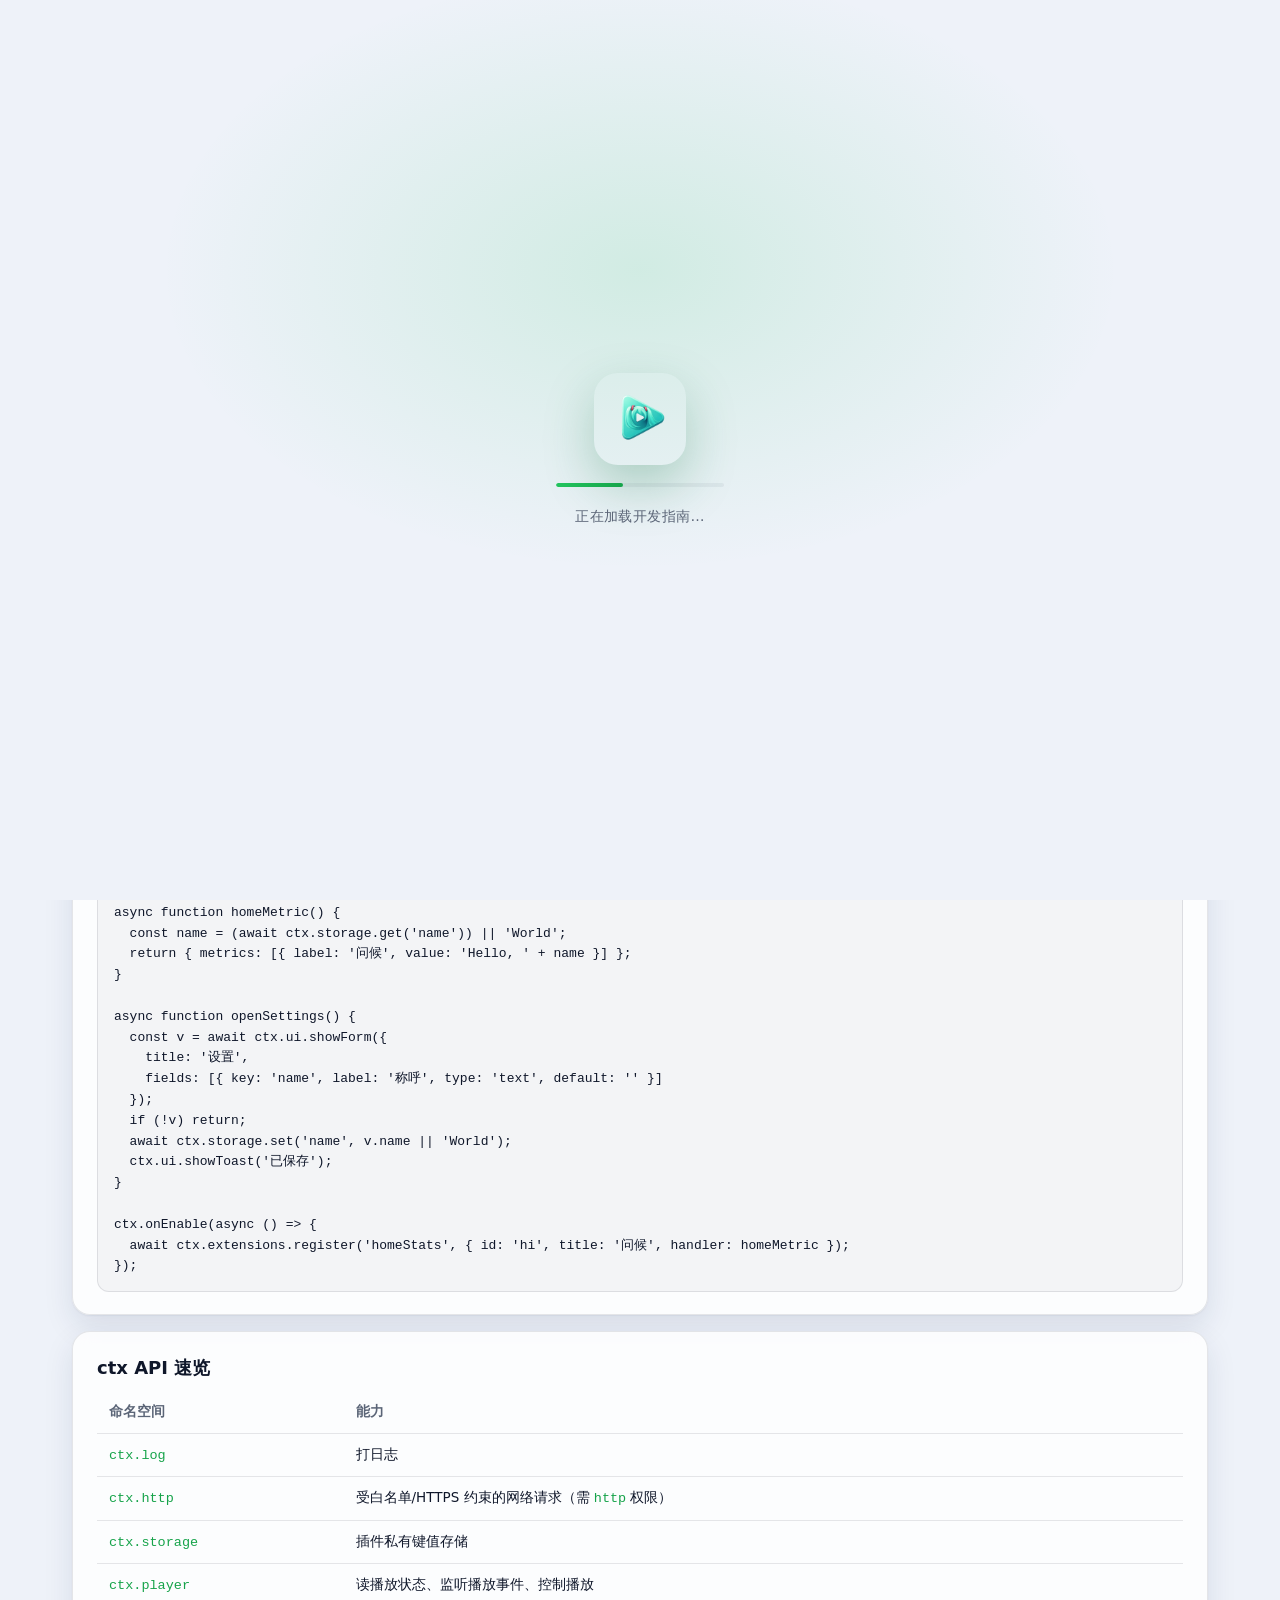
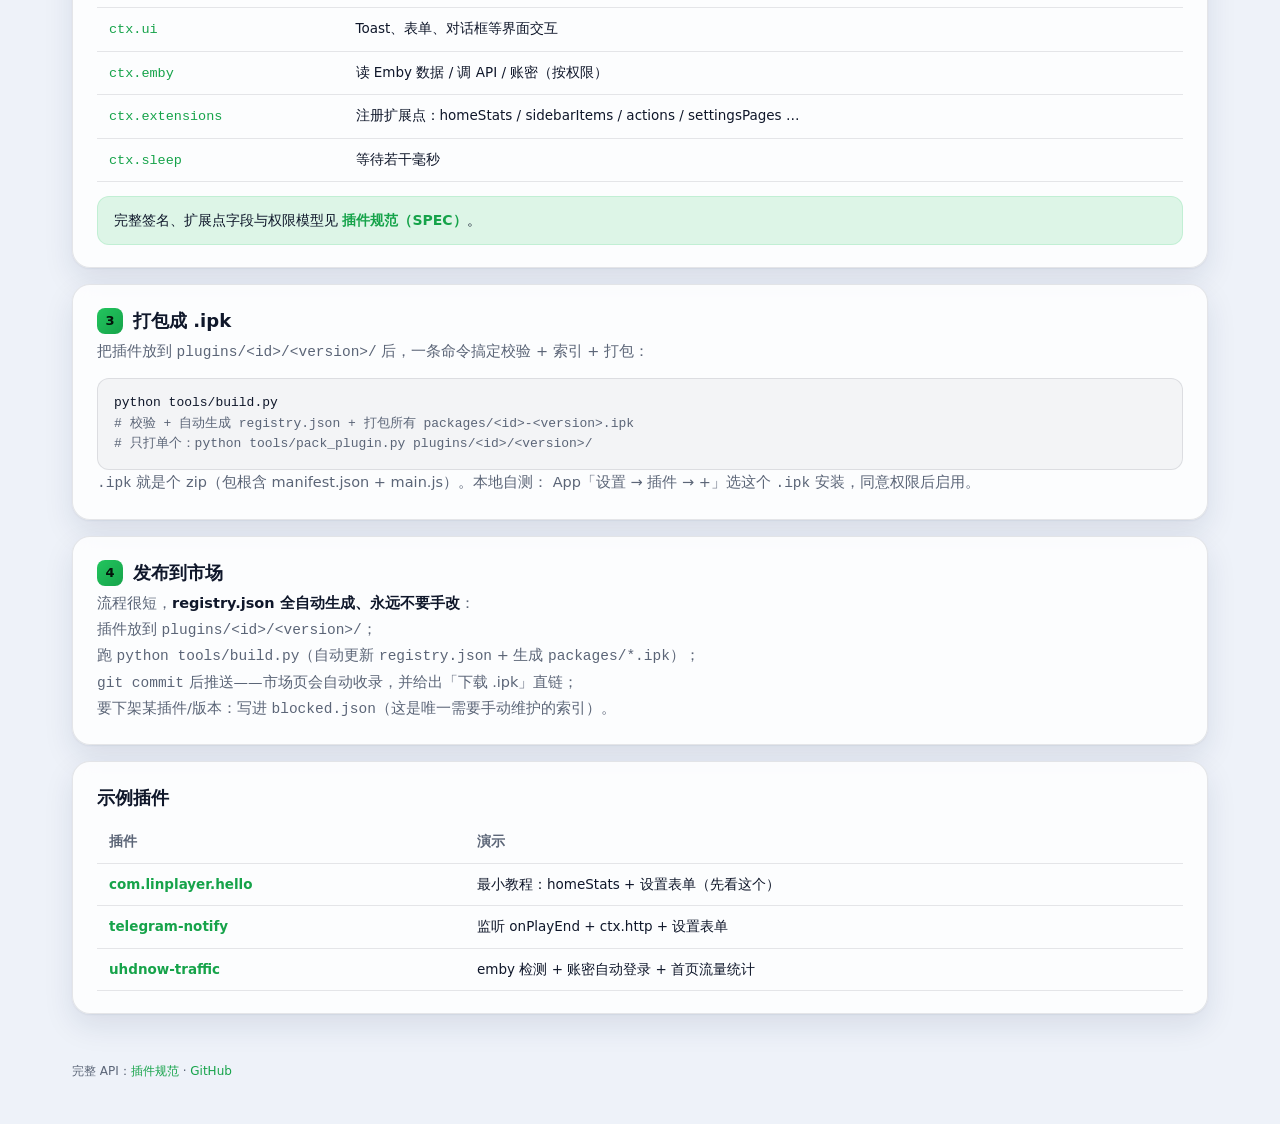
==== guide.html @ 00dfd220 "feat(market): 用 layui + Animate.css 重做市场页 + 开发指南页 - 自托管 layui 2.13.7 + Animate.css 4.1.1 到 assets/ve" ====
<!doctype html>
<html lang="zh-CN">
  <head>
    <meta charset="utf-8" />
    <meta name="viewport" content="width=device-width, initial-scale=1" />
    <meta name="color-scheme" content="light dark" />
    <title>开发指南 · Linplayer 插件</title>
    <link rel="icon" type="image/png" href="assets/icons/app_icon_transparent.png" />
    <link rel="stylesheet" href="assets/vendor/layui/css/layui.css" />
    <link rel="stylesheet" href="assets/vendor/animate/animate.min.css" />
    <link rel="stylesheet" href="assets/ui.css" />
  </head>
  <body>
    <div id="preloader">
      <img
        class="pl-logo animate__animated animate__pulse animate__infinite"
        src="assets/icons/app_icon_transparent.png"
        alt="Linplayer"
      />
      <div class="pl-bar"></div>
      <div class="pl-text">正在加载开发指南…</div>
    </div>

    <div id="app" class="is-hidden">
      <header class="topbar">
        <div class="topbar__inner">
          <div class="brand">
            <img class="brand__logo" src="assets/icons/app_icon_transparent.png" alt="" />
            <div>
              <div class="brand__title">插件开发指南</div>
              <div class="brand__sub">写两个文件，跑一条命令，发布到市场</div>
            </div>
          </div>
          <nav class="nav">
            <a href="index.html">插件市场</a>
            <a href="guide.html" class="is-active">开发指南</a>
            <a href="spec.html">插件规范</a>
            <a
              href="https://github.com/zzzwannasleep/LinplayerPluginsRepository"
              target="_blank"
              rel="noreferrer"
              >GitHub</a
            >
          </nav>
        </div>
      </header>

      <main class="wrap">
        <div class="doc">
          <section class="gcard">
            <h2>开始之前</h2>
            <p>
              一个插件就是跑在 App 内 <strong>QuickJS 沙箱</strong>里的一段 JavaScript，
              通过受权限控制的全局对象 <code>ctx</code> 与宿主交互（读播放状态、发 HTTP、存数据、
              挂 UI 扩展点等）。最少只需要两个文件：<strong>manifest.json</strong> +
              <strong>main.js</strong>。完整 API 见 <a href="spec.html">插件规范</a>。
            </p>
            <div class="callout">
              只想快速上手？直接抄
              <a href="plugins/com.linplayer.hello/1.0.0/" target="_blank" rel="noreferrer"
                >com.linplayer.hello</a
              >
              这个最小示例。
            </div>
          </section>

          <section class="gcard">
            <h2><span class="step">1</span> 写 manifest.json</h2>
            <p>
              声明插件身份、申请的<strong>权限</strong>和要挂载的<strong>扩展点</strong>。
              目录名必须等于 <code>id</code>/<code>version</code>。市场展示用的
              <code>tags</code>/<code>targets</code> 等也写在这里——manifest 是唯一元数据源。
              字段定义见 <code>schemas/manifest.schema.json</code>。
            </p>
            <pre>{
  "id": "com.example.hello",
  "version": "1.0.0",
  "name": "我的插件",
  "description": "干什么用的",
  "tags": ["demo"],
  "targets": ["pc", "mobile", "tv"],
  "permissions": ["ui", "storage", "extensions"],
  "extends": {
    "settingsPages": [{ "id": "settings", "title": "设置", "handler": "openSettings" }]
  }
}</pre>
          </section>

          <section class="gcard">
            <h2><span class="step">2</span> 写 main.js</h2>
            <p>
              顶层代码加载即运行。用 <code>ctx.onEnable</code> 注册扩展点、监听播放事件、
              读写存储。下面是一个在首页显示问候、并提供设置页改称呼的最小例子：
            </p>
            <pre>'use strict';

async function homeMetric() {
  const name = (await ctx.storage.get('name')) || 'World';
  return { metrics: [{ label: '问候', value: 'Hello, ' + name }] };
}

async function openSettings() {
  const v = await ctx.ui.showForm({
    title: '设置',
    fields: [{ key: 'name', label: '称呼', type: 'text', default: '' }]
  });
  if (!v) return;
  await ctx.storage.set('name', v.name || 'World');
  ctx.ui.showToast('已保存');
}

ctx.onEnable(async () => {
  await ctx.extensions.register('homeStats', { id: 'hi', title: '问候', handler: homeMetric });
});</pre>
          </section>

          <section class="gcard">
            <h2>ctx API 速览</h2>
            <table class="gtable">
              <tr><th>命名空间</th><th>能力</th></tr>
              <tr><td><code>ctx.log</code></td><td>打日志</td></tr>
              <tr><td><code>ctx.http</code></td><td>受白名单/HTTPS 约束的网络请求（需 <code>http</code> 权限）</td></tr>
              <tr><td><code>ctx.storage</code></td><td>插件私有键值存储</td></tr>
              <tr><td><code>ctx.player</code></td><td>读播放状态、监听播放事件、控制播放</td></tr>
              <tr><td><code>ctx.ui</code></td><td>Toast、表单、对话框等界面交互</td></tr>
              <tr><td><code>ctx.emby</code></td><td>读 Emby 数据 / 调 API / 账密（按权限）</td></tr>
              <tr><td><code>ctx.extensions</code></td><td>注册扩展点：homeStats / sidebarItems / actions / settingsPages …</td></tr>
              <tr><td><code>ctx.sleep</code></td><td>等待若干毫秒</td></tr>
            </table>
            <div class="callout">完整签名、扩展点字段与权限模型见 <a href="spec.html">插件规范（SPEC）</a>。</div>
          </section>

          <section class="gcard">
            <h2><span class="step">3</span> 打包成 .ipk</h2>
            <p>把插件放到 <code>plugins/&lt;id&gt;/&lt;version&gt;/</code> 后，一条命令搞定校验 + 索引 + 打包：</p>
            <pre>python tools/build.py
<span class="c"># 校验 + 自动生成 registry.json + 打包所有 packages/&lt;id&gt;-&lt;version&gt;.ipk
# 只打单个：python tools/pack_plugin.py plugins/&lt;id&gt;/&lt;version&gt;/</span></pre>
            <p>
              <code>.ipk</code> 就是个 zip（包根含 manifest.json + main.js）。本地自测：
              App「设置 → 插件 → +」选这个 <code>.ipk</code> 安装，同意权限后启用。
            </p>
          </section>

          <section class="gcard">
            <h2><span class="step">4</span> 发布到市场</h2>
            <p>流程很短，<strong>registry.json 全自动生成、永远不要手改</strong>：</p>
            <ol>
              <li>插件放到 <code>plugins/&lt;id&gt;/&lt;version&gt;/</code>；</li>
              <li>跑 <code>python tools/build.py</code>（自动更新 <code>registry.json</code> + 生成 <code>packages/*.ipk</code>）；</li>
              <li><code>git commit</code> 后推送——市场页会自动收录，并给出「下载 .ipk」直链；</li>
              <li>要下架某插件/版本：写进 <code>blocked.json</code>（这是唯一需要手动维护的索引）。</li>
            </ol>
          </section>

          <section class="gcard">
            <h2>示例插件</h2>
            <table class="gtable">
              <tr><th>插件</th><th>演示</th></tr>
              <tr><td><a href="plugins/com.linplayer.hello/1.0.0/" target="_blank" rel="noreferrer">com.linplayer.hello</a></td><td>最小教程：homeStats + 设置表单（先看这个）</td></tr>
              <tr><td><a href="plugins/com.linplayer.telegram-notify/1.0.0/" target="_blank" rel="noreferrer">telegram-notify</a></td><td>监听 onPlayEnd + ctx.http + 设置表单</td></tr>
              <tr><td><a href="plugins/com.linplayer.uhdnow-traffic/1.0.0/" target="_blank" rel="noreferrer">uhdnow-traffic</a></td><td>emby 检测 + 账密自动登录 + 首页流量统计</td></tr>
            </table>
          </section>

          <div class="foot">
            <p>
              完整 API：<a href="spec.html" style="color: var(--brand)">插件规范</a> ·
              <a href="https://github.com/zzzwannasleep/LinplayerPluginsRepository" target="_blank" rel="noreferrer" style="color: var(--brand)">GitHub</a>
            </p>
          </div>
        </div>
      </main>
    </div>

    <script type="module" src="assets/guide.js"></script>
  </body>
</html>
---- assets/vendor/layui/css/layui.css ----
blockquote,body,button,dd,div,dl,dt,form,h1,h2,h3,h4,h5,h6,input,li,ol,p,pre,td,textarea,th,ul{margin:0;padding:0;-webkit-tap-highlight-color:rgba(0,0,0,0)}a:active,a:hover{outline:0}img{display:inline-block;border:none;vertical-align:middle}li{list-style:none}table{border-collapse:collapse;border-spacing:0}h1,h2,h3,h4,h5,h6{font-weight:700}h5,h6{font-size:100%}button,input,select,textarea{font-size:100%}button,input,optgroup,option,select,textarea{font-family:inherit;font-size:inherit;font-style:inherit;font-weight:inherit;outline:0}pre{white-space:pre-wrap;word-wrap:break-word}body{line-height:1.6;color:rgba(0,0,0,.85);font-size:14px;font-family:-apple-system,Roboto,'PingFang SC','Helvetica Neue',Arial,sans-serif,'Apple Color Emoji','Segoe UI Emoji','Segoe UI Symbol','Noto Color Emoji'}hr{height:0;line-height:0;margin:10px 0;padding:0;border:none;border-bottom:1px solid #eee;clear:both;overflow:hidden;background:0 0}a{color:#333;text-decoration:none}a cite{font-style:normal}.layui-border-box,.layui-border-box *{box-sizing:border-box}.layui-box,.layui-box *{box-sizing:content-box}.layui-clear{clear:both}.layui-clear:after{content:'\20';clear:both;display:block;height:0}.layui-clear-space{word-spacing:-5px}.layui-inline{position:relative;display:inline-block;vertical-align:middle}.layui-edge{position:relative;display:inline-block;vertical-align:middle;width:0;height:0;border-width:6px;border-style:dashed;border-color:transparent;overflow:hidden}.layui-edge-top{top:-4px;border-bottom-color:#999;border-bottom-style:solid}.layui-edge-right{border-left-color:#999;border-left-style:solid}.layui-edge-bottom{top:2px;border-top-color:#999;border-top-style:solid}.layui-edge-left{border-right-color:#999;border-right-style:solid}.layui-elip,.layui-ellip{text-overflow:ellipsis;overflow:hidden;white-space:nowrap}.layui-disabled,.layui-icon,.layui-unselect{-webkit-user-select:none;-moz-user-select:none;-ms-user-select:none;user-select:none}.layui-disabled,.layui-disabled:hover{color:#d2d2d2!important;cursor:not-allowed!important}.layui-circle{border-radius:100%}.layui-show{display:block!important}.layui-hide{display:none!important}.layui-show-v{visibility:visible!important}.layui-hide-v{visibility:hidden!important}@font-face{font-family:layui-icon;src:url(../font/iconfont.eot?v=293);src:url(../font/iconfont.eot?v=293#iefix) format('embedded-opentype'),url(../font/iconfont.woff2?v=293) format('woff2'),url(../font/iconfont.woff?v=293) format('woff'),url(../font/iconfont.ttf?v=293) format('truetype'),url(../font/iconfont.svg?v=293#layui-icon) format('svg')}.layui-icon{font-family:layui-icon!important;font-size:16px;font-style:normal;-webkit-font-smoothing:antialiased;-moz-osx-font-smoothing:grayscale}.layui-icon-sound:before{content:'\e69d'}.layui-icon-bot:before{content:'\e7d6'}.layui-icon-leaf:before{content:'\e701'}.layui-icon-folder:before{content:'\eabe'}.layui-icon-folder-open:before{content:'\eac1'}.layui-icon-gitee:before{content:'\e69b'}.layui-icon-github:before{content:'\e6a7'}.layui-icon-disabled:before{content:'\e6cc'}.layui-icon-moon:before{content:'\e6c2'}.layui-icon-error:before{content:'\e693'}.layui-icon-success:before{content:'\e697'}.layui-icon-question:before{content:'\e699'}.layui-icon-lock:before{content:'\e69a'}.layui-icon-eye:before{content:'\e695'}.layui-icon-eye-invisible:before{content:'\e696'}.layui-icon-backspace:before{content:'\e694'}.layui-icon-tips-fill:before{content:'\eb2e'}.layui-icon-test:before{content:'\e692'}.layui-icon-clear:before{content:'\e788'}.layui-icon-heart-fill:before{content:'\e68f'}.layui-icon-light:before{content:'\e748'}.layui-icon-music:before{content:'\e690'}.layui-icon-time:before{content:'\e68d'}.layui-icon-ie:before{content:'\e7bb'}.layui-icon-firefox:before{content:'\e686'}.layui-icon-at:before{content:'\e687'}.layui-icon-bluetooth:before{content:'\e689'}.layui-icon-chrome:before{content:'\e68a'}.layui-icon-edge:before{content:'\e68b'}.layui-icon-heart:before{content:'\e68c'}.layui-icon-key:before{content:'\e683'}.layui-icon-android:before{content:'\e684'}.layui-icon-mike:before{content:'\e6dc'}.layui-icon-mute:before{content:'\e685'}.layui-icon-gift:before{content:'\e627'}.layui-icon-windows:before{content:'\e67f'}.layui-icon-ios:before{content:'\e680'}.layui-icon-logout:before{content:'\e682'}.layui-icon-wifi:before{content:'\e7e0'}.layui-icon-rss:before{content:'\e808'}.layui-icon-email:before{content:'\e618'}.layui-icon-reduce-circle:before{content:'\e616'}.layui-icon-transfer:before{content:'\e691'}.layui-icon-service:before{content:'\e626'}.layui-icon-addition:before{content:'\e624'}.layui-icon-subtraction:before{content:'\e67e'}.layui-icon-slider:before{content:'\e714'}.layui-icon-print:before{content:'\e66d'}.layui-icon-export:before{content:'\e67d'}.layui-icon-cols:before{content:'\e610'}.layui-icon-screen-full:before{content:'\e622'}.layui-icon-screen-restore:before{content:'\e758'}.layui-icon-rate-half:before{content:'\e6c9'}.layui-icon-rate-solid:before{content:'\e67a'}.layui-icon-rate:before{content:'\e67b'}.layui-icon-cellphone:before{content:'\e678'}.layui-icon-vercode:before{content:'\e679'}.layui-icon-login-weibo:before{content:'\e675'}.layui-icon-login-qq:before{content:'\e676'}.layui-icon-login-wechat:before{content:'\e677'}.layui-icon-username:before{content:'\e66f'}.layui-icon-password:before{content:'\e673'}.layui-icon-refresh-3:before{content:'\e9aa'}.layui-icon-auz:before{content:'\e672'}.layui-icon-shrink-right:before{content:'\e668'}.layui-icon-spread-left:before{content:'\e66b'}.layui-icon-snowflake:before{content:'\e6b1'}.layui-icon-tips:before{content:'\e702'}.layui-icon-note:before{content:'\e66e'}.layui-icon-senior:before{content:'\e674'}.layui-icon-refresh-1:before{content:'\e666'}.layui-icon-refresh:before{content:'\e669'}.layui-icon-flag:before{content:'\e66c'}.layui-icon-theme:before{content:'\e66a'}.layui-icon-notice:before{content:'\e667'}.layui-icon-console:before{content:'\e665'}.layui-icon-website:before{content:'\e7ae'}.layui-icon-face-surprised:before{content:'\e664'}.layui-icon-set:before{content:'\e716'}.layui-icon-template:before{content:'\e663'}.layui-icon-app:before{content:'\e653'}.layui-icon-template-1:before{content:'\e656'}.layui-icon-home:before{content:'\e68e'}.layui-icon-female:before{content:'\e661'}.layui-icon-male:before{content:'\e662'}.layui-icon-tread:before{content:'\e6c5'}.layui-icon-praise:before{content:'\e6c6'}.layui-icon-rmb:before{content:'\e65e'}.layui-icon-more:before{content:'\e65f'}.layui-icon-camera:before{content:'\e660'}.layui-icon-cart-simple:before{content:'\e698'}.layui-icon-face-cry:before{content:'\e69c'}.layui-icon-face-smile:before{content:'\e6af'}.layui-icon-survey:before{content:'\e6b2'}.layui-icon-read:before{content:'\e705'}.layui-icon-location:before{content:'\e715'}.layui-icon-dollar:before{content:'\e659'}.layui-icon-diamond:before{content:'\e735'}.layui-icon-return:before{content:'\e65c'}.layui-icon-camera-fill:before{content:'\e65d'}.layui-icon-fire:before{content:'\e756'}.layui-icon-more-vertical:before{content:'\e671'}.layui-icon-cart:before{content:'\e657'}.layui-icon-star-fill:before{content:'\e658'}.layui-icon-prev:before{content:'\e65a'}.layui-icon-next:before{content:'\e65b'}.layui-icon-upload:before{content:'\e67c'}.layui-icon-upload-drag:before{content:'\e681'}.layui-icon-user:before{content:'\e770'}.layui-icon-file-b:before{content:'\e655'}.layui-icon-component:before{content:'\e857'}.layui-icon-find-fill:before{content:'\e670'}.layui-icon-loading:before{content:'\e63d'}.layui-icon-loading-1:before{content:'\e63e'}.layui-icon-add-1:before{content:'\e654'}.layui-icon-pause:before{content:'\e651'}.layui-icon-play:before{content:'\e652'}.layui-icon-video:before{content:'\e6ed'}.layui-icon-headset:before{content:'\e6fc'}.layui-icon-voice:before{content:'\e688'}.layui-icon-speaker:before{content:'\e645'}.layui-icon-fonts-del:before{content:'\e64f'}.layui-icon-fonts-html:before{content:'\e64b'}.layui-icon-fonts-code:before{content:'\e64e'}.layui-icon-fonts-strong:before{content:'\e62b'}.layui-icon-unlink:before{content:'\e64d'}.layui-icon-picture:before{content:'\e64a'}.layui-icon-link:before{content:'\e64c'}.layui-icon-face-smile-b:before{content:'\e650'}.layui-icon-align-center:before{content:'\e647'}.layui-icon-align-right:before{content:'\e648'}.layui-icon-align-left:before{content:'\e649'}.layui-icon-fonts-u:before{content:'\e646'}.layui-icon-fonts-i:before{content:'\e644'}.layui-icon-tabs:before{content:'\e62a'}.layui-icon-circle:before{content:'\e63f'}.layui-icon-radio:before{content:'\e643'}.layui-icon-share:before{content:'\e641'}.layui-icon-edit:before{content:'\e642'}.layui-icon-delete:before{content:'\e640'}.layui-icon-engine:before{content:'\e628'}.layui-icon-chart-screen:before{content:'\e629'}.layui-icon-chart:before{content:'\e62c'}.layui-icon-table:before{content:'\e62d'}.layui-icon-tree:before{content:'\e62e'}.layui-icon-upload-circle:before{content:'\e62f'}.layui-icon-templeate-1:before{content:'\e630'}.layui-icon-util:before{content:'\e631'}.layui-icon-layouts:before{content:'\e632'}.layui-icon-prev-circle:before{content:'\e633'}.layui-icon-carousel:before{content:'\e634'}.layui-icon-code-circle:before{content:'\e635'}.layui-icon-water:before{content:'\e636'}.layui-icon-date:before{content:'\e637'}.layui-icon-layer:before{content:'\e638'}.layui-icon-fonts-clear:before{content:'\e639'}.layui-icon-dialogue:before{content:'\e63a'}.layui-icon-cellphone-fine:before{content:'\e63b'}.layui-icon-form:before{content:'\e63c'}.layui-icon-file:before{content:'\e621'}.layui-icon-triangle-r:before{content:'\e623'}.layui-icon-triangle-d:before{content:'\e625'}.layui-icon-set-sm:before{content:'\e620'}.layui-icon-add-circle:before{content:'\e61f'}.layui-icon-layim-download:before{content:'\e61e'}.layui-icon-layim-uploadfile:before{content:'\e61d'}.layui-icon-404:before{content:'\e61c'}.layui-icon-about:before{content:'\e60b'}.layui-icon-layim-theme:before{content:'\e61b'}.layui-icon-down:before{content:'\e61a'}.layui-icon-up:before{content:'\e619'}.layui-icon-circle-dot:before{content:'\e617'}.layui-icon-set-fill:before{content:'\e614'}.layui-icon-search:before{content:'\e615'}.layui-icon-friends:before{content:'\e612'}.layui-icon-group:before{content:'\e613'}.layui-icon-reply-fill:before{content:'\e611'}.layui-icon-menu-fill:before{content:'\e60f'}.layui-icon-face-smile-fine:before{content:'\e60c'}.layui-icon-picture-fine:before{content:'\e60d'}.layui-icon-log:before{content:'\e60e'}.layui-icon-list:before{content:'\e60a'}.layui-icon-release:before{content:'\e609'}.layui-icon-add-circle-fine:before{content:'\e608'}.layui-icon-ok:before{content:'\e605'}.layui-icon-help:before{content:'\e607'}.layui-icon-chat:before{content:'\e606'}.layui-icon-top:before{content:'\e604'}.layui-icon-right:before{content:'\e602'}.layui-icon-left:before{content:'\e603'}.layui-icon-star:before{content:'\e600'}.layui-icon-download-circle:before{content:'\e601'}.layui-icon-close:before{content:'\1006'}.layui-icon-close-fill:before{content:'\1007'}.layui-icon-ok-circle:before{content:'\1005'}.layui-main{position:relative;width:1160px;margin:0 auto}.layui-header{position:relative;z-index:1000;height:60px}.layui-header a:hover{-webkit-transition:all .5s;transition:all .5s}.layui-side{position:fixed;left:0;top:0;bottom:0;z-index:999;width:200px;overflow-x:hidden}.layui-side-scroll{position:relative;width:220px;height:100%;overflow-x:hidden}.layui-body{position:relative;left:200px;right:0;top:0;bottom:0;width:auto;box-sizing:border-box}.layui-layout-body{overflow-x:hidden}.layui-layout-admin .layui-header{position:fixed;top:0;left:0;right:0;background-color:#23292e}.layui-layout-admin .layui-side{top:60px;width:200px;overflow-x:hidden}.layui-layout-admin .layui-body{position:absolute;top:60px;padding-bottom:44px}.layui-layout-admin .layui-main{width:auto;margin:0 15px}.layui-layout-admin .layui-footer{position:fixed;left:200px;right:0;bottom:0;z-index:990;height:44px;line-height:44px;padding:0 15px;box-shadow:-1px 0 4px rgb(0 0 0 / 12%);background-color:#fafafa}.layui-layout-admin .layui-logo{position:absolute;left:0;top:0;width:200px;height:100%;line-height:60px;text-align:center;color:#16baaa;font-size:16px;box-shadow:0 1px 2px 0 rgb(0 0 0 / 15%)}.layui-layout-admin .layui-header .layui-nav{background:0 0}.layui-layout-left{position:absolute!important;left:200px;top:0}.layui-layout-right{position:absolute!important;right:0;top:0}.layui-container{position:relative;margin:0 auto;box-sizing:border-box}.layui-fluid{position:relative;margin:0 auto;padding:0 15px}.layui-row:after,.layui-row:before{content:'';display:block;clear:both}.layui-col-lg1,.layui-col-lg10,.layui-col-lg11,.layui-col-lg12,.layui-col-lg2,.layui-col-lg3,.layui-col-lg4,.layui-col-lg5,.layui-col-lg6,.layui-col-lg7,.layui-col-lg8,.layui-col-lg9,.layui-col-md1,.layui-col-md10,.layui-col-md11,.layui-col-md12,.layui-col-md2,.layui-col-md3,.layui-col-md4,.layui-col-md5,.layui-col-md6,.layui-col-md7,.layui-col-md8,.layui-col-md9,.layui-col-sm1,.layui-col-sm10,.layui-col-sm11,.layui-col-sm12,.layui-col-sm2,.layui-col-sm3,.layui-col-sm4,.layui-col-sm5,.layui-col-sm6,.layui-col-sm7,.layui-col-sm8,.layui-col-sm9,.layui-col-xl1,.layui-col-xl10,.layui-col-xl11,.layui-col-xl12,.layui-col-xl2,.layui-col-xl3,.layui-col-xl4,.layui-col-xl5,.layui-col-xl6,.layui-col-xl7,.layui-col-xl8,.layui-col-xl9,.layui-col-xs1,.layui-col-xs10,.layui-col-xs11,.layui-col-xs12,.layui-col-xs2,.layui-col-xs3,.layui-col-xs4,.layui-col-xs5,.layui-col-xs6,.layui-col-xs7,.layui-col-xs8,.layui-col-xs9{position:relative;display:block;box-sizing:border-box}.layui-col-xs1,.layui-col-xs10,.layui-col-xs11,.layui-col-xs12,.layui-col-xs2,.layui-col-xs3,.layui-col-xs4,.layui-col-xs5,.layui-col-xs6,.layui-col-xs7,.layui-col-xs8,.layui-col-xs9{float:left}.layui-col-xs1{width:8.33333333%}.layui-col-xs2{width:16.66666667%}.layui-col-xs3{width:25%}.layui-col-xs4{width:33.33333333%}.layui-col-xs5{width:41.66666667%}.layui-col-xs6{width:50%}.layui-col-xs7{width:58.33333333%}.layui-col-xs8{width:66.66666667%}.layui-col-xs9{width:75%}.layui-col-xs10{width:83.33333333%}.layui-col-xs11{width:91.66666667%}.layui-col-xs12{width:100%}.layui-col-xs-offset1{margin-left:8.33333333%}.layui-col-xs-offset2{margin-left:16.66666667%}.layui-col-xs-offset3{margin-left:25%}.layui-col-xs-offset4{margin-left:33.33333333%}.layui-col-xs-offset5{margin-left:41.66666667%}.layui-col-xs-offset6{margin-left:50%}.layui-col-xs-offset7{margin-left:58.33333333%}.layui-col-xs-offset8{margin-left:66.66666667%}.layui-col-xs-offset9{margin-left:75%}.layui-col-xs-offset10{margin-left:83.33333333%}.layui-col-xs-offset11{margin-left:91.66666667%}.layui-col-xs-offset12{margin-left:100%}@media screen and (max-width:767.98px){.layui-container{padding:0 15px}.layui-hide-xs{display:none!important}.layui-show-xs-block{display:block!important}.layui-show-xs-inline{display:inline!important}.layui-show-xs-inline-block{display:inline-block!important}}@media screen and (min-width:768px){.layui-container{width:720px}.layui-hide-sm{display:none!important}.layui-show-sm-block{display:block!important}.layui-show-sm-inline{display:inline!important}.layui-show-sm-inline-block{display:inline-block!important}.layui-col-sm1,.layui-col-sm10,.layui-col-sm11,.layui-col-sm12,.layui-col-sm2,.layui-col-sm3,.layui-col-sm4,.layui-col-sm5,.layui-col-sm6,.layui-col-sm7,.layui-col-sm8,.layui-col-sm9{float:left}.layui-col-sm1{width:8.33333333%}.layui-col-sm2{width:16.66666667%}.layui-col-sm3{width:25%}.layui-col-sm4{width:33.33333333%}.layui-col-sm5{width:41.66666667%}.layui-col-sm6{width:50%}.layui-col-sm7{width:58.33333333%}.layui-col-sm8{width:66.66666667%}.layui-col-sm9{width:75%}.layui-col-sm10{width:83.33333333%}.layui-col-sm11{width:91.66666667%}.layui-col-sm12{width:100%}.layui-col-sm-offset1{margin-left:8.33333333%}.layui-col-sm-offset2{margin-left:16.66666667%}.layui-col-sm-offset3{margin-left:25%}.layui-col-sm-offset4{margin-left:33.33333333%}.layui-col-sm-offset5{margin-left:41.66666667%}.layui-col-sm-offset6{margin-left:50%}.layui-col-sm-offset7{margin-left:58.33333333%}.layui-col-sm-offset8{margin-left:66.66666667%}.layui-col-sm-offset9{margin-left:75%}.layui-col-sm-offset10{margin-left:83.33333333%}.layui-col-sm-offset11{margin-left:91.66666667%}.layui-col-sm-offset12{margin-left:100%}}@media screen and (min-width:992px){.layui-container{width:960px}.layui-hide-md{display:none!important}.layui-show-md-block{display:block!important}.layui-show-md-inline{display:inline!important}.layui-show-md-inline-block{display:inline-block!important}.layui-col-md1,.layui-col-md10,.layui-col-md11,.layui-col-md12,.layui-col-md2,.layui-col-md3,.layui-col-md4,.layui-col-md5,.layui-col-md6,.layui-col-md7,.layui-col-md8,.layui-col-md9{float:left}.layui-col-md1{width:8.33333333%}.layui-col-md2{width:16.66666667%}.layui-col-md3{width:25%}.layui-col-md4{width:33.33333333%}.layui-col-md5{width:41.66666667%}.layui-col-md6{width:50%}.layui-col-md7{width:58.33333333%}.layui-col-md8{width:66.66666667%}.layui-col-md9{width:75%}.layui-col-md10{width:83.33333333%}.layui-col-md11{width:91.66666667%}.layui-col-md12{width:100%}.layui-col-md-offset1{margin-left:8.33333333%}.layui-col-md-offset2{margin-left:16.66666667%}.layui-col-md-offset3{margin-left:25%}.layui-col-md-offset4{margin-left:33.33333333%}.layui-col-md-offset5{margin-left:41.66666667%}.layui-col-md-offset6{margin-left:50%}.layui-col-md-offset7{margin-left:58.33333333%}.layui-col-md-offset8{margin-left:66.66666667%}.layui-col-md-offset9{margin-left:75%}.layui-col-md-offset10{margin-left:83.33333333%}.layui-col-md-offset11{margin-left:91.66666667%}.layui-col-md-offset12{margin-left:100%}}@media screen and (min-width:1200px){.layui-container{width:1150px}.layui-hide-lg{display:none!important}.layui-show-lg-block{display:block!important}.layui-show-lg-inline{display:inline!important}.layui-show-lg-inline-block{display:inline-block!important}.layui-col-lg1,.layui-col-lg10,.layui-col-lg11,.layui-col-lg12,.layui-col-lg2,.layui-col-lg3,.layui-col-lg4,.layui-col-lg5,.layui-col-lg6,.layui-col-lg7,.layui-col-lg8,.layui-col-lg9{float:left}.layui-col-lg1{width:8.33333333%}.layui-col-lg2{width:16.66666667%}.layui-col-lg3{width:25%}.layui-col-lg4{width:33.33333333%}.layui-col-lg5{width:41.66666667%}.layui-col-lg6{width:50%}.layui-col-lg7{width:58.33333333%}.layui-col-lg8{width:66.66666667%}.layui-col-lg9{width:75%}.layui-col-lg10{width:83.33333333%}.layui-col-lg11{width:91.66666667%}.layui-col-lg12{width:100%}.layui-col-lg-offset1{margin-left:8.33333333%}.layui-col-lg-offset2{margin-left:16.66666667%}.layui-col-lg-offset3{margin-left:25%}.layui-col-lg-offset4{margin-left:33.33333333%}.layui-col-lg-offset5{margin-left:41.66666667%}.layui-col-lg-offset6{margin-left:50%}.layui-col-lg-offset7{margin-left:58.33333333%}.layui-col-lg-offset8{margin-left:66.66666667%}.layui-col-lg-offset9{margin-left:75%}.layui-col-lg-offset10{margin-left:83.33333333%}.layui-col-lg-offset11{margin-left:91.66666667%}.layui-col-lg-offset12{margin-left:100%}}@media screen and (min-width:1400px){.layui-container{width:1330px}.layui-hide-xl{display:none!important}.layui-show-xl-block{display:block!important}.layui-show-xl-inline{display:inline!important}.layui-show-xl-inline-block{display:inline-block!important}.layui-col-xl1,.layui-col-xl10,.layui-col-xl11,.layui-col-xl12,.layui-col-xl2,.layui-col-xl3,.layui-col-xl4,.layui-col-xl5,.layui-col-xl6,.layui-col-xl7,.layui-col-xl8,.layui-col-xl9{float:left}.layui-col-xl1{width:8.33333333%}.layui-col-xl2{width:16.66666667%}.layui-col-xl3{width:25%}.layui-col-xl4{width:33.33333333%}.layui-col-xl5{width:41.66666667%}.layui-col-xl6{width:50%}.layui-col-xl7{width:58.33333333%}.layui-col-xl8{width:66.66666667%}.layui-col-xl9{width:75%}.layui-col-xl10{width:83.33333333%}.layui-col-xl11{width:91.66666667%}.layui-col-xl12{width:100%}.layui-col-xl-offset1{margin-left:8.33333333%}.layui-col-xl-offset2{margin-left:16.66666667%}.layui-col-xl-offset3{margin-left:25%}.layui-col-xl-offset4{margin-left:33.33333333%}.layui-col-xl-offset5{margin-left:41.66666667%}.layui-col-xl-offset6{margin-left:50%}.layui-col-xl-offset7{margin-left:58.33333333%}.layui-col-xl-offset8{margin-left:66.66666667%}.layui-col-xl-offset9{margin-left:75%}.layui-col-xl-offset10{margin-left:83.33333333%}.layui-col-xl-offset11{margin-left:91.66666667%}.layui-col-xl-offset12{margin-left:100%}}.layui-col-space1{margin:-.5px}.layui-col-space1>*{padding:.5px}.layui-col-space2{margin:-1px}.layui-col-space2>*{padding:1px}.layui-col-space4{margin:-2px}.layui-col-space4>*{padding:2px}.layui-col-space5{margin:-2.5px}.layui-col-space5>*{padding:2.5px}.layui-col-space6{margin:-3px}.layui-col-space6>*{padding:3px}.layui-col-space8{margin:-4px}.layui-col-space8>*{padding:4px}.layui-col-space10{margin:-5px}.layui-col-space10>*{padding:5px}.layui-col-space12{margin:-6px}.layui-col-space12>*{padding:6px}.layui-col-space14{margin:-7px}.layui-col-space14>*{padding:7px}.layui-col-space15{margin:-7.5px}.layui-col-space15>*{padding:7.5px}.layui-col-space16{margin:-8px}.layui-col-space16>*{padding:8px}.layui-col-space18{margin:-9px}.layui-col-space18>*{padding:9px}.layui-col-space20{margin:-10px}.layui-col-space20>*{padding:10px}.layui-col-space22{margin:-11px}.layui-col-space22>*{padding:11px}.layui-col-space24{margin:-12px}.layui-col-space24>*{padding:12px}.layui-col-space25{margin:-12.5px}.layui-col-space25>*{padding:12.5px}.layui-col-space26{margin:-13px}.layui-col-space26>*{padding:13px}.layui-col-space28{margin:-14px}.layui-col-space28>*{padding:14px}.layui-col-space30{margin:-15px}.layui-col-space30>*{padding:15px}.layui-col-space32{margin:-16px}.layui-col-space32>*{padding:16px}.layui-padding-1{padding:4px!important}.layui-padding-2{padding:8px!important}.layui-padding-3{padding:16px!important}.layui-padding-4{padding:32px!important}.layui-padding-5{padding:48px!important}.layui-margin-1{margin:4px!important}.layui-margin-2{margin:8px!important}.layui-margin-3{margin:16px!important}.layui-margin-4{margin:32px!important}.layui-margin-5{margin:48px!important}.layui-btn,.layui-input,.layui-select,.layui-textarea,.layui-upload-button{outline:0;-webkit-appearance:none;-moz-appearance:none;appearance:none;-webkit-transition:all .3s;transition:all .3s;box-sizing:border-box}.layui-elem-quote{margin-bottom:10px;padding:15px;line-height:1.8;border-left:5px solid #16b777;border-radius:0 2px 2px 0;background-color:#fafafa}.layui-quote-nm{border-style:solid;border-width:1px;border-left-width:5px;background:0 0}.layui-elem-field{margin-bottom:10px;padding:0;border-width:1px;border-style:solid}.layui-elem-field legend{margin-left:20px;padding:0 10px;font-size:20px}.layui-field-title{margin:16px 0;border-width:0;border-top-width:1px}.layui-field-box{padding:15px}.layui-field-title .layui-field-box{padding:10px 0}.layui-progress{position:relative;height:6px;border-radius:20px;background-color:#eee}.layui-progress-bar{position:absolute;left:0;top:0;width:0;max-width:100%;height:6px;border-radius:20px;text-align:right;background-color:#16b777;-webkit-transition:all .3s;transition:all .3s}.layui-progress-big,.layui-progress-big .layui-progress-bar{height:18px;line-height:18px}.layui-progress-text{position:relative;top:-20px;line-height:18px;font-size:12px;color:#5f5f5f}.layui-progress-big .layui-progress-text{position:static;padding:0 10px;color:#fff}.layui-collapse{border-width:1px;border-style:solid;border-radius:2px}.layui-colla-content,.layui-colla-item{border-top-width:1px;border-top-style:solid}.layui-colla-item:first-child{border-top:none}.layui-colla-title{position:relative;height:42px;line-height:42px;padding:0 15px 0 35px;color:#333;background-color:#fafafa;cursor:pointer;font-size:14px;overflow:hidden}.layui-colla-content{display:none;padding:10px 15px;line-height:1.6;color:#5f5f5f}.layui-colla-icon{position:absolute;left:15px;top:50%;margin-top:-7px;font-size:14px;line-height:normal;transition:all .2s}.layui-colla-item.layui-show>.layui-colla-title .layui-colla-icon{transform:rotate(90deg)}.layui-colla-item.layui-show>.layui-colla-content{display:block}.layui-card{margin-bottom:15px;border-radius:2px;background-color:#fff;box-shadow:0 1px 2px 0 rgba(0,0,0,.05)}.layui-card:last-child{margin-bottom:0}.layui-card-body,.layui-card-header{position:relative;padding:10px 15px}.layui-card-header{border-bottom:1px solid #f8f8f8;color:#333;border-radius:2px 2px 0 0;font-size:14px}.layui-card-body .layui-table{margin:5px 0}.layui-card .layui-tab{margin:0}.layui-panel{position:relative;border-width:1px;border-style:solid;border-radius:2px;box-shadow:1px 1px 4px rgb(0 0 0 / 8%);background-color:#fff;color:#5f5f5f}.layui-panel-window{position:relative;padding:15px;border-radius:0;border-top:5px solid #eee;background-color:#fff}.layui-auxiliar-moving{position:fixed;left:0;right:0;top:0;bottom:0;width:100%;height:100%;background:0 0;z-index:9999999999;-moz-user-select:none;-webkit-user-select:none;-ms-user-select:none;user-select:none}.layui-scrollbar-hide{overflow:hidden!important}.layui-bg-red{background-color:#ff5722!important;color:#fff!important}.layui-bg-orange{background-color:#ffb800!important;color:#fff!important}.layui-bg-green{background-color:#16baaa!important;color:#fff!important}.layui-bg-cyan{background-color:#2f4056!important;color:#fff!important}.layui-bg-blue{background-color:#1e9fff!important;color:#fff!important}.layui-bg-purple{background-color:#a233c6!important;color:#fff!important}.layui-bg-black{background-color:#2f363c!important;color:#fff!important}.layui-bg-gray{background-color:#fafafa!important;color:#5f5f5f!important}.layui-badge-rim,.layui-border,.layui-colla-content,.layui-colla-item,.layui-collapse,.layui-elem-field,.layui-form-pane .layui-form-item[pane],.layui-form-pane .layui-form-label,.layui-input,.layui-input-split,.layui-panel,.layui-quote-nm,.layui-select,.layui-tab-bar,.layui-tab-card,.layui-tab-title,.layui-tab-title .layui-this:after,.layui-textarea{border-color:#eee}.layui-border{border-width:1px;border-style:solid;color:#5f5f5f!important}.layui-border-red{border-width:1px;border-style:solid;border-color:#ff5722!important;color:#ff5722!important}.layui-border-orange{border-width:1px;border-style:solid;border-color:#ffb800!important;color:#ffb800!important}.layui-border-green{border-width:1px;border-style:solid;border-color:#16baaa!important;color:#16baaa!important}.layui-border-cyan{border-width:1px;border-style:solid;border-color:#2f4056!important;color:#2f4056!important}.layui-border-blue{border-width:1px;border-style:solid;border-color:#1e9fff!important;color:#1e9fff!important}.layui-border-purple{border-width:1px;border-style:solid;border-color:#a233c6!important;color:#a233c6!important}.layui-border-black{border-width:1px;border-style:solid;border-color:#2f363c!important;color:#2f363c!important}hr.layui-border-black,hr.layui-border-blue,hr.layui-border-cyan,hr.layui-border-green,hr.layui-border-orange,hr.layui-border-purple,hr.layui-border-red{border-width:0 0 1px}.layui-timeline-item:before{background-color:#eee}.layui-text{line-height:1.8;font-size:14px}.layui-text h1{margin:32px 0;font-size:32px}.layui-text h2{margin:24px 0;font-size:24px}.layui-text h3{margin:16px 0;font-size:18px}.layui-text h4{margin:11px 0;font-size:16px}.layui-text h5{margin:11px 0;font-size:14px}.layui-text h6{margin:11px 0;font-size:13px}.layui-text p{margin:15px 0}.layui-text p:first-child{margin-top:0}.layui-text p:last-child{margin-bottom:0}.layui-text hr{margin:15px 0}.layui-text ol,.layui-text ul{padding-left:15px}.layui-text ul li{margin-top:5px;list-style-type:disc}.layui-text ol li{margin-top:5px;list-style-type:decimal}.layui-text ol ul>li,.layui-text ul ul>li{list-style-type:disc}.layui-text ol li>p:first-child,.layui-text ul li>p:first-child{margin-top:0;margin-bottom:0}.layui-text :where(a:not(.layui-btn)){color:#01aaed}.layui-text :where(a:not(.layui-btn):hover){text-decoration:underline}.layui-text blockquote:not(.layui-elem-quote){margin:15px 0;padding:5px 15px;border-left:5px solid #eee}.layui-text pre>code:not(.layui-code){display:block;padding:15px;font-family:'Courier New',Consolas,'Lucida Console',monospace}.layui-text-em,.layui-word-aux{color:#999!important;padding-left:5px!important;padding-right:5px!important}.layui-font-12{font-size:12px!important}.layui-font-13{font-size:13px!important}.layui-font-14{font-size:14px!important}.layui-font-16{font-size:16px!important}.layui-font-18{font-size:18px!important}.layui-font-20{font-size:20px!important}.layui-font-22{font-size:22px!important}.layui-font-24{font-size:24px!important}.layui-font-26{font-size:26px!important}.layui-font-28{font-size:28px!important}.layui-font-30{font-size:30px!important}.layui-font-32{font-size:32px!important}.layui-font-red{color:#ff5722!important}.layui-font-orange{color:#ffb800!important}.layui-font-green{color:#16baaa!important}.layui-font-cyan{color:#2f4056!important}.layui-font-blue{color:#01aaed!important}.layui-font-purple{color:#a233c6!important}.layui-font-black{color:#000!important}.layui-font-gray{color:#c2c2c2!important}.layui-btn{display:inline-block;vertical-align:middle;height:38px;line-height:36px;border:1px solid transparent;padding:0 18px;background-color:#16baaa;color:#fff;white-space:nowrap;text-align:center;font-size:14px;border-radius:2px;cursor:pointer;-webkit-user-select:none;-moz-user-select:none;-ms-user-select:none;user-select:none}.layui-btn:hover{opacity:.8;filter:alpha(opacity=80);color:#fff}.layui-btn:active{opacity:1;filter:alpha(opacity=100)}.layui-btn+.layui-btn{margin-left:10px}.layui-btn-container{word-spacing:-5px}.layui-btn-container .layui-btn{margin-right:10px;margin-bottom:10px;word-spacing:normal}.layui-btn-container .layui-btn+.layui-btn{margin-left:0}.layui-table .layui-btn-container .layui-btn{margin-bottom:9px}.layui-btn-radius{border-radius:100px}.layui-btn .layui-icon{padding:0 2px;vertical-align:middle\0;vertical-align:bottom}.layui-btn-primary{border-color:#d2d2d2;background:0 0;color:#5f5f5f}.layui-btn-primary:hover{border-color:#16baaa;color:#333}.layui-btn-normal{background-color:#1e9fff}.layui-btn-warm{background-color:#ffb800}.layui-btn-danger{background-color:#ff5722}.layui-btn-checked{background-color:#16b777}.layui-btn-disabled,.layui-btn-disabled:active,.layui-btn-disabled:hover{border-color:#eee!important;background-color:#fbfbfb!important;color:#d2d2d2!important;cursor:not-allowed!important;opacity:1}.layui-btn-lg{height:44px;line-height:42px;padding:0 25px;font-size:16px}.layui-btn-sm{height:30px;line-height:28px;padding:0 10px;font-size:12px}.layui-btn-xs{height:22px;line-height:20px;padding:0 5px;font-size:12px}.layui-btn-xs i{font-size:12px!important}.layui-btn-group{display:inline-block;vertical-align:middle;font-size:0}.layui-btn-group .layui-btn{margin-left:0!important;margin-right:0!important;border-left:1px solid rgba(255,255,255,.5);border-radius:0}.layui-btn-group .layui-btn-primary{border-left:none}.layui-btn-group .layui-btn-primary:hover{border-color:#d2d2d2;color:#16baaa}.layui-btn-group .layui-btn:first-child{border-left:none;border-radius:2px 0 0 2px}.layui-btn-group .layui-btn-primary:first-child{border-left:1px solid #d2d2d2}.layui-btn-group .layui-btn:last-child{border-radius:0 2px 2px 0}.layui-btn-group .layui-btn+.layui-btn{margin-left:0}.layui-btn-group+.layui-btn-group{margin-left:10px}.layui-btn-fluid{width:100%}.layui-input,.layui-select,.layui-textarea{height:38px;line-height:1.3;line-height:38px\9;border-width:1px;border-style:solid;background-color:#fff;color:rgba(0,0,0,.85);border-radius:2px}.layui-input::-webkit-input-placeholder,.layui-select::-webkit-input-placeholder,.layui-textarea::-webkit-input-placeholder{line-height:1.3}.layui-input,.layui-textarea{display:block;width:100%;padding-left:10px}.layui-input:hover,.layui-textarea:hover{border-color:#d2d2d2!important}.layui-input:focus,.layui-textarea:focus{border-color:#16b777!important;box-shadow:0 0 0 3px rgba(22,183,119,.08)}.layui-textarea{position:relative;min-height:100px;height:auto;line-height:20px;padding:6px 10px;resize:vertical}.layui-input[disabled],.layui-textarea[disabled]{background-color:#fafafa}.layui-select{padding:0 10px}.layui-form input[type=checkbox],.layui-form input[type=radio],.layui-form select{display:none}.layui-form [lay-ignore]{display:initial}.layui-form-item{position:relative;margin-bottom:15px;clear:both}.layui-form-item:after{content:'\20';clear:both;display:block;height:0}.layui-form-label{position:relative;float:left;display:block;padding:9px 15px;width:80px;font-weight:400;line-height:20px;text-align:right}.layui-form-label-col{display:block;float:none;padding:9px 0;line-height:20px;text-align:left}.layui-form-item .layui-inline{margin-bottom:5px;margin-right:10px}.layui-input-block,.layui-input-inline{position:relative}.layui-input-block{margin-left:110px;min-height:36px}.layui-input-inline{display:inline-block;vertical-align:middle}.layui-form-item .layui-input-inline{float:left;width:190px;margin-right:10px}.layui-form-text .layui-input-inline{width:auto}.layui-form-mid{position:relative;float:left;display:block;padding:9px 0!important;line-height:20px;margin-right:10px}.layui-form-danger+.layui-form-select .layui-input,.layui-form-danger:focus{border-color:#ff5722!important;box-shadow:0 0 0 3px rgba(255,87,34,.08)}.layui-input-prefix,.layui-input-split,.layui-input-suffix,.layui-input-suffix .layui-input-affix{position:absolute;right:0;top:0;padding:0 10px;width:35px;height:100%;text-align:center;transition:all .3s;box-sizing:border-box}.layui-input-prefix{left:0;border-radius:2px 0 0 2px}.layui-input-suffix{right:0;border-radius:0 2px 2px 0}.layui-input-split{border-width:1px;border-style:solid}.layui-input-prefix .layui-icon,.layui-input-split .layui-icon,.layui-input-suffix .layui-icon{position:relative;font-size:16px;color:#5f5f5f;transition:all .3s}.layui-input-group{position:relative;display:table;box-sizing:border-box}.layui-input-group>*{display:table-cell;vertical-align:middle;position:relative}.layui-input-group .layui-input{padding-right:15px}.layui-input-group>.layui-input-prefix{width:auto;border-right:0}.layui-input-group>.layui-input-suffix{width:auto;border-left:0}.layui-input-group .layui-input-split{white-space:nowrap}.layui-input-wrap{position:relative;line-height:38px}.layui-input-wrap .layui-input{padding-right:35px}.layui-input-wrap .layui-input::-ms-clear,.layui-input-wrap .layui-input::-ms-reveal{display:none}.layui-input-wrap .layui-input-prefix+.layui-input,.layui-input-wrap .layui-input-prefix~* .layui-input{padding-left:35px}.layui-input-wrap .layui-input-split+.layui-input,.layui-input-wrap .layui-input-split~* .layui-input{padding-left:45px}.layui-input-wrap .layui-input-prefix~.layui-form-select{position:static}.layui-input-wrap .layui-input-prefix,.layui-input-wrap .layui-input-split,.layui-input-wrap .layui-input-suffix{pointer-events:none}.layui-input-wrap .layui-input:hover+.layui-input-split{border-color:#d2d2d2}.layui-input-wrap .layui-input:focus+.layui-input-split{border-color:#16b777}.layui-input-wrap .layui-input.layui-form-danger:focus+.layui-input-split{border-color:#ff5722}.layui-input-wrap .layui-input-prefix.layui-input-split{border-width:0;border-right-width:1px}.layui-input-wrap .layui-input-suffix.layui-input-split{border-width:0;border-left-width:1px}.layui-input-affix{line-height:38px}.layui-input-suffix .layui-input-affix{right:auto;left:-35px}.layui-input-affix .layui-icon{color:rgba(0,0,0,.8);pointer-events:auto!important;cursor:pointer}.layui-input-affix .layui-icon-clear{color:rgba(0,0,0,.3)}.layui-input-affix .layui-icon:hover{color:rgba(0,0,0,.6)}.layui-input-wrap .layui-input-number{width:24px;padding:0}.layui-input-wrap .layui-input-number .layui-icon{position:absolute;right:0;width:100%;height:50%;line-height:normal;font-size:12px}.layui-input-wrap .layui-input-number .layui-icon:before{position:absolute;left:50%;top:50%;margin-top:-6px;margin-left:-6px}.layui-input-wrap .layui-input-number .layui-icon-up{top:0;border-bottom:1px solid #eee}.layui-input-wrap .layui-input-number .layui-icon-down{bottom:0}.layui-input-wrap .layui-input-number .layui-icon:hover{font-weight:700}.layui-input-wrap .layui-input[type=number]::-webkit-inner-spin-button,.layui-input-wrap .layui-input[type=number]::-webkit-outer-spin-button{-webkit-appearance:none!important}.layui-input-wrap .layui-input[type=number]{-moz-appearance:textfield;-webkit-appearance:textfield;appearance:textfield}.layui-input-wrap .layui-input.layui-input-number-invalid,.layui-input-wrap .layui-input.layui-input-number-out-of-range{color:#ff5722}.layui-form-select{position:relative;color:#5f5f5f}.layui-form-select .layui-input{padding-right:30px;cursor:pointer}.layui-form-select .layui-edge{position:absolute;right:10px;top:50%;margin-top:-3px;cursor:pointer;border-width:6px;border-top-color:#c2c2c2;border-top-style:solid;-webkit-transition:all .3s;transition:all .3s}.layui-form-select dl{display:none;position:absolute;left:0;top:42px;padding:5px 0;z-index:899;min-width:100%;border:1px solid #eee;max-height:300px;overflow-y:auto;background-color:#fff;border-radius:2px;box-shadow:1px 1px 4px rgb(0 0 0 / 8%);box-sizing:border-box}.layui-form-select dl dd,.layui-form-select dl dt{padding:0 10px;line-height:36px;white-space:nowrap;overflow:hidden;text-overflow:ellipsis}.layui-form-select dl dt{font-size:12px;color:#999}.layui-form-select dl dd{cursor:pointer}.layui-form-select dl dd:hover{background-color:#f8f8f8;-webkit-transition:.5s all;transition:.5s all}.layui-form-select .layui-select-group dd{padding-left:20px}.layui-form-select dl dd.layui-select-tips{padding-left:10px!important;color:#999}.layui-form-select dl dd.layui-this{background-color:#f8f8f8;color:#16b777;font-weight:700}.layui-form-select dl dd.layui-disabled{background-color:#fff}.layui-form-selected dl{display:block}.layui-form-selected .layui-edge{margin-top:-9px;-webkit-transform:rotate(180deg);transform:rotate(180deg)}.layui-form-selected .layui-edge{margin-top:-3px\0}:root .layui-form-selected .layui-edge{margin-top:-9px\0/IE9}.layui-form-selectup dl{top:auto;bottom:42px}.layui-select-none{margin:5px 0;text-align:center;color:#999}.layui-select-panel-wrap{position:absolute;z-index:99999999}.layui-select-panel-wrap dl{position:relative;display:block;top:0}.layui-select-disabled .layui-disabled{border-color:#eee!important}.layui-select-disabled .layui-edge{border-top-color:#d2d2d2}.layui-form-checkbox{position:relative;display:inline-block;vertical-align:middle;height:30px;line-height:30px;margin-right:10px;padding-right:30px;background-color:#fff;cursor:pointer;font-size:0;-webkit-transition:.1s linear;transition:.1s linear;box-sizing:border-box}.layui-form-checkbox>*{display:inline-block;vertical-align:middle}.layui-form-checkbox>div{padding:0 11px;font-size:14px;border-radius:2px 0 0 2px;background-color:#d2d2d2;color:#fff;overflow:hidden;white-space:nowrap;text-overflow:ellipsis}.layui-form-checkbox>div>.layui-icon{line-height:normal}.layui-form-checkbox:hover>div{background-color:#c2c2c2}.layui-form-checkbox>i{position:absolute;right:0;top:0;width:30px;height:100%;border:1px solid #d2d2d2;border-left:none;border-radius:0 2px 2px 0;color:#fff;color:rgba(255,255,255,0);font-size:20px;text-align:center;box-sizing:border-box}.layui-form-checkbox:hover>i{border-color:#c2c2c2;color:#c2c2c2}.layui-form-checked,.layui-form-checked:hover{border-color:#16b777}.layui-form-checked:hover>div,.layui-form-checked>div{background-color:#16b777}.layui-form-checked:hover>i,.layui-form-checked>i{color:#16b777}.layui-form-item .layui-form-checkbox{margin-top:4px}.layui-form-checkbox.layui-checkbox-disabled>div{background-color:#eee!important}.layui-form [lay-checkbox]{display:none}.layui-form-checkbox[lay-skin=primary]{height:auto!important;line-height:normal!important;min-width:18px;min-height:18px;border:none!important;margin-right:0;padding-left:24px;padding-right:0;background:0 0}.layui-form-checkbox[lay-skin=primary]>div{margin-top:-1px;padding-left:0;padding-right:15px;line-height:18px;background:0 0;color:#5f5f5f}.layui-form-checkbox[lay-skin=primary]>i{right:auto;left:0;width:16px;height:16px;line-height:14px;border:1px solid #d2d2d2;font-size:12px;border-radius:2px;background-color:#fff;-webkit-transition:.1s linear;transition:.1s linear}.layui-form-checkbox[lay-skin=primary]:hover>i{border-color:#16b777;color:#fff}.layui-form-checked[lay-skin=primary]>i{border-color:#16b777!important;background-color:#16b777;color:#fff}.layui-checkbox-disabled[lay-skin=primary]>div{background:0 0!important}.layui-form-checked.layui-checkbox-disabled[lay-skin=primary]>i{background:#eee!important;border-color:#eee!important}.layui-checkbox-disabled[lay-skin=primary]:hover>i{border-color:#d2d2d2}.layui-form-item .layui-form-checkbox[lay-skin=primary]{margin-top:10px}.layui-form-checkbox[lay-skin=primary]>.layui-icon-indeterminate{border-color:#16b777;background-color:#fff}.layui-form-checkbox[lay-skin=primary]>.layui-icon-indeterminate:before{content:'';display:inline-block;vertical-align:middle;position:relative;width:50%;height:1px;margin:-1px auto 0;background-color:#16b777}.layui-form-switch{position:relative;display:inline-block;vertical-align:middle;height:24px;line-height:22px;min-width:44px;padding:0 5px;margin-top:8px;border:1px solid #d2d2d2;border-radius:20px;cursor:pointer;box-sizing:border-box;background-color:#fff;-webkit-transition:.1s linear;transition:.1s linear}.layui-form-switch>i{position:absolute;left:5px;top:3px;width:16px;height:16px;border-radius:20px;background-color:#d2d2d2;-webkit-transition:.1s linear;transition:.1s linear}.layui-form-switch>div{position:relative;top:0;margin-left:21px;padding:0!important;text-align:center!important;color:#999!important;font-style:normal!important;font-size:12px}.layui-form-onswitch{border-color:#16b777;background-color:#16b777}.layui-form-onswitch>i{left:100%;margin-left:-21px;background-color:#fff}.layui-form-onswitch>div{margin-left:0;margin-right:21px;color:#fff!important}.layui-form-checkbox[lay-skin=none] *,.layui-form-radio[lay-skin=none] *{box-sizing:border-box}.layui-form-checkbox[lay-skin=none],.layui-form-radio[lay-skin=none]{position:relative;min-height:20px;margin:0;padding:0;height:auto;line-height:normal}.layui-form-checkbox[lay-skin=none]>div,.layui-form-radio[lay-skin=none]>div{position:relative;top:0;left:0;cursor:pointer;z-index:10;color:inherit;background-color:inherit}.layui-form-checkbox[lay-skin=none]>i,.layui-form-radio[lay-skin=none]>i{display:none}.layui-form-checkbox[lay-skin=none].layui-checkbox-disabled>div,.layui-form-radio[lay-skin=none].layui-radio-disabled>div{cursor:not-allowed}.layui-checkbox-disabled{border-color:#eee!important}.layui-checkbox-disabled>div{color:#c2c2c2!important}.layui-checkbox-disabled>i{border-color:#eee!important}.layui-checkbox-disabled:hover>i{color:#fff!important}.layui-form-checkbox[lay-skin=tag].layui-form-checked.layui-checkbox-disabled>i{color:#c2c2c2}.layui-form-checkbox[lay-skin=tag].layui-form-checked.layui-checkbox-disabled:hover>i{color:#c2c2c2!important}.layui-form-radio{display:inline-block;vertical-align:middle;line-height:28px;margin:6px 10px 0 0;padding-right:10px;cursor:pointer;font-size:0}.layui-form-radio>*{display:inline-block;vertical-align:middle;font-size:14px}.layui-form-radio>i{margin-right:8px;font-size:22px;color:#c2c2c2}.layui-form-radio:hover>*,.layui-form-radioed,.layui-form-radioed>i{color:#16b777}.layui-radio-disabled>i{color:#eee!important}.layui-radio-disabled>*{color:#c2c2c2!important}.layui-form [lay-radio]{display:none}.layui-form-pane .layui-form-label{width:110px;padding:8px 15px;height:38px;line-height:20px;border-width:1px;border-style:solid;border-radius:2px 0 0 2px;text-align:center;background-color:#fafafa;overflow:hidden;white-space:nowrap;text-overflow:ellipsis;box-sizing:border-box}.layui-form-pane .layui-input-inline{margin-left:-1px}.layui-form-pane .layui-input-block{margin-left:110px;left:-1px}.layui-form-pane .layui-input{border-radius:0 2px 2px 0}.layui-form-pane .layui-form-text .layui-form-label{float:none;width:100%;border-radius:2px;box-sizing:border-box;text-align:left}.layui-form-pane .layui-form-text .layui-input-inline{display:block;margin:0;top:-1px;clear:both}.layui-form-pane .layui-form-text .layui-input-block{margin:0;left:0;top:-1px}.layui-form-pane .layui-form-text .layui-textarea{min-height:100px;border-radius:0 0 2px 2px}.layui-form-pane .layui-form-checkbox{margin:4px 0 4px 10px}.layui-form-pane .layui-form-radio,.layui-form-pane .layui-form-switch{margin-top:6px;margin-left:10px}.layui-form-pane .layui-form-item[pane]{position:relative;border-width:1px;border-style:solid}.layui-form-pane .layui-form-item[pane] .layui-form-label{position:absolute;left:0;top:0;height:100%;border-width:0;border-right-width:1px}.layui-form-pane .layui-form-item[pane] .layui-input-inline{margin-left:110px}@media screen and (max-width:450px){.layui-form-item .layui-form-label{text-overflow:ellipsis;overflow:hidden;white-space:nowrap}.layui-form-item .layui-inline{display:block;margin-right:0;margin-bottom:20px;clear:both}.layui-form-item .layui-inline:after{content:'\20';clear:both;display:block;height:0}.layui-form-item .layui-input-inline{display:block;float:none;left:-3px;width:auto!important;margin:0 0 10px 112px}.layui-form-item .layui-input-inline+.layui-form-mid{margin-left:110px;top:-5px;padding:0}.layui-form-item .layui-form-checkbox{margin-right:5px;margin-bottom:5px}}.layui-laypage{display:inline-block;vertical-align:middle;margin:10px 0;font-size:0}.layui-laypage>a:first-child,.layui-laypage>a:first-child em{border-radius:2px 0 0 2px}.layui-laypage>a:last-child,.layui-laypage>a:last-child em{border-radius:0 2px 2px 0}.layui-laypage>:first-child{margin-left:0!important}.layui-laypage>:last-child{margin-right:0!important}.layui-laypage a,.layui-laypage button,.layui-laypage input,.layui-laypage select,.layui-laypage span{border:1px solid #eee}.layui-laypage a,.layui-laypage span{display:inline-block;vertical-align:middle;padding:0 15px;height:28px;line-height:28px;margin:0 -1px 5px 0;background-color:#fff;color:#333;font-size:12px}.layui-laypage a[data-page]{color:#333}.layui-laypage a{text-decoration:none!important;cursor:pointer}.layui-laypage a:hover{color:#16baaa}.layui-laypage em{font-style:normal}.layui-laypage .layui-laypage-spr{color:#999;font-weight:700}.layui-laypage .layui-laypage-curr{position:relative}.layui-laypage .layui-laypage-curr em{position:relative;color:#fff}.layui-laypage .layui-laypage-curr .layui-laypage-em{position:absolute;left:-1px;top:-1px;padding:1px;width:100%;height:100%;background-color:#16baaa}.layui-laypage-em{border-radius:2px}.layui-laypage-next em,.layui-laypage-prev em{font-family:Sim sun;font-size:16px}.layui-laypage .layui-laypage-count,.layui-laypage .layui-laypage-limits,.layui-laypage .layui-laypage-refresh,.layui-laypage .layui-laypage-skip{margin-left:10px;margin-right:10px;padding:0;border:none}.layui-laypage .layui-laypage-limits,.layui-laypage .layui-laypage-refresh{vertical-align:top}.layui-laypage .layui-laypage-refresh i{font-size:18px;cursor:pointer}.layui-laypage select{height:22px;padding:3px;border-radius:2px;cursor:pointer}.layui-laypage .layui-laypage-skip{height:30px;line-height:30px;color:#999}.layui-laypage button,.layui-laypage input{height:30px;line-height:30px;border-radius:2px;vertical-align:top;background-color:#fff;box-sizing:border-box}.layui-laypage input{display:inline-block;width:40px;margin:0 10px;padding:0 3px;text-align:center;transition:none}.layui-laypage input:focus,.layui-laypage select:focus{border-color:#16baaa!important}.layui-laypage button{margin-left:10px;padding:0 10px;cursor:pointer}.layui-flow-more{margin:10px 0;text-align:center;color:#999;font-size:14px;clear:both}.layui-flow-more a{height:32px;line-height:32px}.layui-flow-more a *{display:inline-block;vertical-align:top}.layui-flow-more a cite{padding:0 20px;border-radius:3px;background-color:#eee;color:#333;font-style:normal}.layui-flow-more a cite:hover{opacity:.8}.layui-flow-more a i{font-size:30px;color:#737383}.layui-table{width:100%;margin:10px 0;background-color:#fff;color:#5f5f5f}.layui-table tr{-webkit-transition:all .3s;transition:all .3s}.layui-table th{text-align:left;font-weight:600}.layui-table-mend{background-color:#fff}.layui-table-click,.layui-table-hover,.layui-table[lay-even] tbody tr:nth-child(even){background-color:#f8f8f8}.layui-table-checked{background-color:#dbfbf0}.layui-table-checked.layui-table-click,.layui-table-checked.layui-table-hover,.layui-table[lay-even] tbody tr:nth-child(even).layui-table-checked{background-color:#abf8dd}.layui-table-disabled-transition *,.layui-table-disabled-transition :after,.layui-table-disabled-transition :before{-webkit-transition:none!important;-moz-transition:none!important;-o-transition:none!important;-ms-transition:none!important;transition:none!important}.layui-table td,.layui-table th,.layui-table-col-set,.layui-table-fixed-r,.layui-table-grid-down,.layui-table-header,.layui-table-mend,.layui-table-page,.layui-table-tips-main,.layui-table-tool,.layui-table-total,.layui-table-view,.layui-table[lay-skin=line],.layui-table[lay-skin=row]{border-width:1px;border-style:solid;border-color:#eee}.layui-table td,.layui-table th{position:relative;padding:9px 15px;min-height:20px;line-height:20px;font-size:14px}.layui-table[lay-skin=line] td,.layui-table[lay-skin=line] th{border-width:0;border-bottom-width:1px}.layui-table[lay-skin=row] td,.layui-table[lay-skin=row] th{border-width:0;border-right-width:1px}.layui-table[lay-skin=nob] td,.layui-table[lay-skin=nob] th{border:none}.layui-table img{max-width:100px}.layui-table[lay-size=lg] td,.layui-table[lay-size=lg] th{padding-top:15px;padding-right:30px;padding-bottom:15px;padding-left:30px}.layui-table-view .layui-table[lay-size=lg] .layui-table-cell{height:50px;line-height:40px}.layui-table[lay-size=sm] td,.layui-table[lay-size=sm] th{padding-top:5px;padding-right:10px;padding-bottom:5px;padding-left:10px;font-size:12px}.layui-table-view .layui-table[lay-size=sm] .layui-table-cell{height:30px;line-height:20px;padding-top:5px;padding-left:11px;padding-right:11px}.layui-table[lay-data],.layui-table[lay-options]{display:none}.layui-table-box{position:relative;overflow:hidden}.layui-table-view{clear:both;position:relative;border-right:none}.layui-table-view:after{content:'';position:absolute;top:0;right:0;width:1px;height:100%;background-color:#eee;z-index:101}.layui-table-view .layui-table{position:relative;width:auto;margin:0;border:0;border-collapse:separate}.layui-table-view .layui-table[lay-skin=line]{border-width:0;border-right-width:1px}.layui-table-view .layui-table[lay-skin=row]{border-width:0;border-bottom-width:1px}.layui-table-view .layui-table td,.layui-table-view .layui-table th{padding:0;border-top:none;border-left:none}.layui-table-view .layui-table th [lay-event],.layui-table-view .layui-table th.layui-unselect .layui-table-cell span{cursor:pointer}.layui-table-view .layui-table td,.layui-table-view .layui-table th span{cursor:default}.layui-table-view .layui-table td[data-edit]{cursor:text}.layui-table-view .layui-table td[data-edit]:hover:after{position:absolute;left:0;top:0;width:100%;height:100%;box-sizing:border-box;border:1px solid #16b777;pointer-events:none;content:''}.layui-table-view .layui-form-checkbox[lay-skin=primary] i{width:18px;height:18px;line-height:16px}.layui-table-view .layui-form-radio{line-height:0;padding:0}.layui-table-view .layui-form-radio>i{margin:0;font-size:20px}.layui-table-init{position:absolute;left:0;top:0;right:0;bottom:0;margin:0;z-index:199;transition:opacity .1s;-webkit-user-select:none;-moz-user-select:none;-ms-user-select:none;user-select:none}.layui-table-loading-icon{position:absolute;width:100%\0;left:50%;left:auto\0;top:50%;margin-top:-15px\0;transform:translate(-50%,-50%);transform:none\0;text-align:center}.layui-table-loading-icon .layui-icon{font-size:30px;color:#c2c2c2}.layui-table-header{border-width:0;border-bottom-width:1px;overflow:hidden}.layui-table-header .layui-table{margin-bottom:-1px}.layui-table-column{position:relative;width:100%;min-height:41px;padding:8px 16px;border-width:0;border-bottom-width:1px}.layui-table-column .layui-btn-container{margin-bottom:-8px}.layui-table-column .layui-btn-container .layui-btn{margin-right:8px;margin-bottom:8px}.layui-table-tool .layui-inline[lay-event]{position:relative;width:26px;height:26px;padding:5px;line-height:16px;margin-right:10px;text-align:center;color:#333;border:1px solid #ccc;cursor:pointer;-webkit-transition:.5s all;transition:.5s all}.layui-table-tool .layui-inline[lay-event]:hover{border:1px solid #999}.layui-table-tool-temp{padding-right:120px}.layui-table-tool-self{position:absolute;right:17px;top:10px}.layui-table-tool .layui-table-tool-self .layui-inline[lay-event]{margin:0 0 0 10px}.layui-table-tool-panel{position:absolute;top:29px;left:-1px;z-index:399;padding:5px 0!important;min-width:150px;min-height:40px;border:1px solid #d2d2d2;text-align:left;overflow-y:auto;background-color:#fff;box-shadow:0 2px 4px rgba(0,0,0,.12)}.layui-table-tool-panel li{padding:0 10px;margin:0!important;line-height:30px;list-style-type:none!important;white-space:nowrap;overflow:hidden;text-overflow:ellipsis;-webkit-transition:.5s all;transition:.5s all}.layui-table-tool-panel li .layui-form-checkbox[lay-skin=primary]{width:100%}.layui-table-tool-panel li:hover{background-color:#f8f8f8}.layui-table-tool-panel li .layui-form-checkbox[lay-skin=primary]{padding-left:28px}.layui-table-tool-panel li .layui-form-checkbox[lay-skin=primary] i{position:absolute;left:0;top:0}.layui-table-tool-panel li .layui-form-checkbox[lay-skin=primary] span{padding:0}.layui-table-tool .layui-table-tool-self .layui-table-tool-panel{left:auto;right:-1px}.layui-table-col-set{position:absolute;right:0;top:0;width:20px;height:100%;border-width:0;border-left-width:1px;background-color:#fff}.layui-table-sort{width:10px;height:20px;margin-left:5px;cursor:pointer!important}.layui-table-sort .layui-edge{position:absolute;left:5px;border-width:5px}.layui-table-sort .layui-table-sort-asc{top:3px;border-top:none;border-bottom-style:solid;border-bottom-color:#b2b2b2}.layui-table-sort .layui-table-sort-asc:hover{border-bottom-color:#5f5f5f}.layui-table-sort .layui-table-sort-desc{bottom:5px;border-bottom:none;border-top-style:solid;border-top-color:#b2b2b2}.layui-table-sort .layui-table-sort-desc:hover{border-top-color:#5f5f5f}.layui-table-sort[lay-sort=asc] .layui-table-sort-asc{border-bottom-color:#000}.layui-table-sort[lay-sort=desc] .layui-table-sort-desc{border-top-color:#000}.layui-table-cell{height:38px;line-height:28px;padding:6px 15px;position:relative;overflow:hidden;text-overflow:ellipsis;white-space:nowrap;box-sizing:border-box}.layui-table-cell .layui-form-checkbox[lay-skin=primary]{top:-1px;padding:0}.layui-table-cell .layui-form-checkbox[lay-skin=primary]>div{padding-left:24px}.layui-table-cell .layui-table-link{color:#01aaed}.layui-table-cell .layui-btn{vertical-align:inherit}.layui-table-cell[align=center]{-webkit-box-pack:center}.layui-table-cell[align=right]{-webkit-box-pack:end}.laytable-cell-checkbox,.laytable-cell-numbers,.laytable-cell-radio,.laytable-cell-space{text-align:center;-webkit-box-pack:center}.layui-table-body{position:relative;overflow:auto;margin-bottom:-1px}.layui-table-body .layui-none{line-height:26px;padding:30px 15px;text-align:center;color:#999}.layui-table-fixed{position:absolute;left:0;top:0;z-index:101}.layui-table-fixed .layui-table-body{overflow:hidden}.layui-table-fixed-l{box-shadow:1px 0 8px rgba(0,0,0,.08)}.layui-table-fixed-r{left:auto;right:0;border-width:0;border-left-width:1px;box-shadow:-1px 0 8px rgba(0,0,0,.08)}.layui-table-fixed-r .layui-table-header{position:relative;overflow:visible}.layui-table-mend{position:absolute;right:-49px;top:0;height:100%;width:50px;border-width:0;border-left-width:1px}.layui-table-tool{position:relative;width:100%;min-height:50px;line-height:30px;padding:10px 15px;border-width:0;border-bottom-width:1px}.layui-table-tool .layui-btn-container{margin-bottom:-10px}.layui-table-total{margin-bottom:-1px;border-width:0;border-top-width:1px;overflow:hidden}.layui-table-page{border-width:0;border-top-width:1px;margin-bottom:-1px;white-space:nowrap;overflow:hidden}.layui-table-page>div{height:26px}.layui-table-page .layui-laypage{margin:0}.layui-table-page .layui-laypage a,.layui-table-page .layui-laypage span{height:26px;line-height:26px;margin-bottom:10px;border:none;background:0 0}.layui-table-page .layui-laypage a,.layui-table-page .layui-laypage span.layui-laypage-curr{padding:0 12px}.layui-table-page .layui-laypage span{margin-left:0;padding:0}.layui-table-page .layui-laypage .layui-laypage-prev{margin-left:-11px!important}.layui-table-page .layui-laypage .layui-laypage-curr .layui-laypage-em{left:0;top:0;padding:0}.layui-table-page .layui-laypage button,.layui-table-page .layui-laypage input{height:26px;line-height:26px}.layui-table-page .layui-laypage input{width:40px}.layui-table-page .layui-laypage button{padding:0 10px}.layui-table-page select{height:18px}.layui-table-pagebar{float:right;line-height:23px}.layui-table-pagebar .layui-btn-sm{margin-top:-1px}.layui-table-pagebar .layui-btn-xs{margin-top:2px}.layui-table-view select[lay-ignore]{display:inline-block}.layui-table-patch .layui-table-cell{padding:0;width:30px}.layui-table-edit{position:absolute;left:0;top:0;z-index:189;min-width:100%;min-height:100%;padding:5px 14px;border-radius:0;box-shadow:1px 1px 20px rgba(0,0,0,.15);background-color:#fff}.layui-table-edit:focus{border-color:#16b777!important}input.layui-input.layui-table-edit{height:100%}select.layui-table-edit{padding:0 0 0 10px;border-color:#d2d2d2}.layui-table-view .layui-form-checkbox,.layui-table-view .layui-form-radio,.layui-table-view .layui-form-switch{top:0;margin:0}.layui-table-view .layui-form-checkbox{top:-1px;height:26px;line-height:26px}.layui-table-view .layui-form-checkbox i{height:26px}.layui-table-grid .layui-table-cell{overflow:visible}.layui-table-grid-down{position:absolute;top:0;right:0;width:24px;height:100%;padding:5px 0;border-width:0;border-left-width:1px;text-align:center;background-color:#fff;color:#999;cursor:pointer}.layui-table-grid-down .layui-icon{position:absolute;top:50%;left:50%;margin:-8px 0 0 -8px;font-size:14px}.layui-table-grid-down:hover{background-color:#fbfbfb}.layui-table-expanded{height:95px}.layui-table-expanded .layui-table-cell,.layui-table-view .layui-table[lay-size=lg] .layui-table-expanded .layui-table-cell,.layui-table-view .layui-table[lay-size=sm] .layui-table-expanded .layui-table-cell{height:auto;max-height:94px;white-space:normal;text-overflow:clip}.layui-table-cell-c{position:absolute;bottom:-10px;right:50%;margin-right:-9px;width:20px;height:20px;line-height:18px;cursor:pointer;text-align:center;background-color:#fff;border:1px solid #eee;border-radius:50%;z-index:1000;transition:.3s all;font-size:14px}.layui-table-cell-c:hover{border-color:#16b777}.layui-table-expanded td:hover .layui-table-cell{overflow:auto}.layui-table-main>.layui-table>tbody>tr:last-child>td>.layui-table-cell-c{bottom:0}body .layui-table-tips .layui-layer-content{background:0 0;padding:0;box-shadow:0 1px 6px rgba(0,0,0,.12)}.layui-table-tips-main{margin:-49px 0 0 -1px;max-height:150px;padding:8px 15px;font-size:14px;overflow-y:scroll;background-color:#fff;color:#5f5f5f}.layui-table-tips-c{position:absolute;right:-3px;top:-13px;width:20px;height:20px;padding:3px;cursor:pointer;background-color:#5f5f5f;border-radius:50%;color:#fff}.layui-table-tips-c:hover{background-color:#777}.layui-table-tips-c:before{position:relative;right:-2px}.layui-table-tree-nodeIcon{max-width:20px}.layui-table-tree-nodeIcon>*{width:100%}.layui-table-tree-flexIcon,.layui-table-tree-nodeIcon{margin-right:2px}.layui-table-tree-flexIcon{cursor:pointer}.layui-upload-file{display:none!important;opacity:.01;filter:Alpha(opacity=1)}.layui-upload-list{margin:11px 0}.layui-upload-choose{max-width:200px;padding:0 10px;color:#999;font-size:14px;text-overflow:ellipsis;overflow:hidden;white-space:nowrap}.layui-upload-drag{position:relative;display:inline-block;padding:30px;border:1px dashed #e2e2e2;background-color:#fff;text-align:center;cursor:pointer;color:#999}.layui-upload-drag .layui-icon{font-size:50px;color:#16baaa}.layui-upload-drag[lay-over]{border-color:#16baaa}.layui-upload-form{display:inline-block}.layui-upload-iframe{position:absolute;width:0;height:0;border:0;visibility:hidden}.layui-upload-wrap{position:relative;display:inline-block;vertical-align:middle}.layui-upload-wrap .layui-upload-file{display:block!important;position:absolute;left:0;top:0;z-index:10;font-size:100px;width:100%;height:100%;opacity:.01;filter:Alpha(opacity=1);cursor:pointer}.layui-btn-container .layui-upload-choose{padding-left:0}.layui-menu{position:relative;margin:5px 0;background-color:#fff;box-sizing:border-box}.layui-menu *{box-sizing:border-box}.layui-menu li,.layui-menu-body-title,.layui-menu-body-title a{padding:5px 15px;color:initial}.layui-menu li{position:relative;margin:0 0 1px;line-height:26px;color:rgba(0,0,0,.8);font-size:14px;white-space:nowrap;cursor:pointer;transition:all .3s}.layui-menu li:hover{background-color:#f8f8f8}.layui-menu li.layui-disabled,.layui-menu li.layui-disabled *{background:0 0!important;color:#d2d2d2!important;cursor:not-allowed!important}.layui-menu-item-parent:hover>.layui-menu-body-panel{display:block;animation-name:layui-fadein;animation-duration:.3s;animation-fill-mode:both;animation-delay:.2s}.layui-menu-item-group>.layui-menu-body-title,.layui-menu-item-parent>.layui-menu-body-title{padding-right:38px}.layui-menu .layui-menu-item-divider:hover,.layui-menu .layui-menu-item-group:hover,.layui-menu .layui-menu-item-none:hover{background:0 0;cursor:default}.layui-menu .layui-menu-item-group>ul{margin:5px 0 -5px}.layui-menu .layui-menu-item-group>.layui-menu-body-title{color:rgba(0,0,0,.35);-webkit-user-select:none;-moz-user-select:none;-ms-user-select:none;user-select:none}.layui-menu .layui-menu-item-none{color:rgba(0,0,0,.35);cursor:default}.layui-menu .layui-menu-item-none{text-align:center}.layui-menu .layui-menu-item-divider{margin:5px 0;padding:0;height:0;line-height:0;border-bottom:1px solid #eee;overflow:hidden}.layui-menu .layui-menu-item-down:hover,.layui-menu .layui-menu-item-up:hover{cursor:pointer}.layui-menu .layui-menu-item-up>.layui-menu-body-title{color:rgba(0,0,0,.8)}.layui-menu .layui-menu-item-up>ul{visibility:hidden;height:0;overflow:hidden}.layui-menu .layui-menu-item-down>.layui-menu-body-title>.layui-icon-down{transform:rotate(180deg)}.layui-menu .layui-menu-item-up>.layui-menu-body-title>.layui-icon-up{transform:rotate(-180deg)}.layui-menu .layui-menu-item-down:hover>.layui-menu-body-title>.layui-icon,.layui-menu .layui-menu-item-up>.layui-menu-body-title:hover>.layui-icon{color:#000}.layui-menu .layui-menu-item-down>ul{visibility:visible;height:auto}.layui-menu .layui-menu-item-checked,.layui-menu .layui-menu-item-checked2{background-color:#f8f8f8!important;color:#16b777}.layui-menu .layui-menu-item-checked a,.layui-menu .layui-menu-item-checked2 a{color:#16b777}.layui-menu .layui-menu-item-checked:after{position:absolute;right:-1px;top:0;bottom:0;border-right:3px solid #16b777;content:''}.layui-menu-body-title{position:relative;margin:-5px -15px;overflow:hidden;text-overflow:ellipsis}.layui-menu-body-title a{display:block;margin:-5px -15px;overflow:hidden;text-overflow:ellipsis;color:rgba(0,0,0,.8)}.layui-menu-body-title a:hover{transition:all .3s}.layui-menu-body-title>.layui-icon{position:absolute;right:15px;top:50%;margin-top:-6px;line-height:normal;font-size:14px;-webkit-transition:all .2s;transition:all .2s}.layui-menu-body-title>.layui-icon:hover{transition:all .3s}.layui-menu-body-title>.layui-icon-right{right:14px}.layui-menu-body-panel{display:none;position:absolute;top:-7px;left:100%;z-index:1000;margin-left:13px;padding:5px 0}.layui-menu-body-panel:before{content:'';position:absolute;width:20px;left:-16px;top:0;bottom:0}.layui-menu-body-panel-left{left:auto;right:100%;margin:0 13px 0}.layui-menu-body-panel-left:before{left:auto;right:-16px}.layui-menu-lg li{line-height:32px}.layui-menu-lg .layui-menu-body-title a:hover,.layui-menu-lg li:hover{background:0 0;color:#16b777}.layui-menu-lg li .layui-menu-body-panel{margin-left:14px}.layui-menu-lg li .layui-menu-body-panel-left{margin:0 15px 0}.layui-dropdown{position:absolute;left:-999999px;top:-999999px;z-index:77777777;margin:5px 0;min-width:100px}.layui-dropdown:before{content:'';position:absolute;width:100%;height:6px;left:0;top:-6px}.layui-dropdown-shade{top:0;left:0;width:100%;height:100%;position:fixed;pointer-events:auto}.layui-tabs{position:relative}.layui-tabs.layui-hide-v{overflow:hidden}.layui-tabs-header{position:relative;left:0;height:40px;padding:0!important;white-space:nowrap;font-size:0;-webkit-transition:all .16s;transition:all .16s}.layui-tabs-header:after,.layui-tabs-scroll:after{content:'';position:absolute;left:0;bottom:0;z-index:0;width:100%;border-bottom:1px solid #eee}.layui-tabs-header li{position:relative;display:inline-block;vertical-align:middle;line-height:40px;margin:0!important;padding:0 16px;text-align:center;cursor:pointer;font-size:14px;-webkit-transition:all .16s;transition:all .16s}.layui-tabs-header li:first-child{margin-left:0}.layui-tabs-header li a{display:block;padding:0 16px;margin:0 -16px;color:inherit}.layui-tabs-header li a:hover{text-decoration:none}.layui-tabs-header .layui-this,.layui-tabs-header li:hover{color:#16baaa}.layui-tabs-header .layui-this:after{content:'';position:absolute;left:0;top:0;z-index:1;width:100%;height:100%;border-bottom:3px solid #16baaa;box-sizing:border-box;pointer-events:none}.layui-tabs-header .layui-badge,.layui-tabs-header .layui-badge-dot{left:5px;top:-1px}.layui-tabs-scroll{position:relative;overflow:hidden;padding:0 40px}.layui-tabs-scroll .layui-tabs-header:after{display:none;content:none;border:0}.layui-tabs-bar .layui-icon{position:absolute;left:0;top:0;z-index:3;width:40px;height:100%;line-height:40px;border:1px solid #eee;text-align:center;cursor:pointer;box-sizing:border-box;background-color:#fff;box-shadow:2px 0 5px 0 rgb(0 0 0 / 6%)}.layui-tabs-bar .layui-icon-next{left:auto;right:0;box-shadow:-2px 0 5px 0 rgb(0 0 0 / 6%)}.layui-tabs-header li .layui-tabs-close{position:relative;display:inline-block;width:16px;height:16px;line-height:18px;margin-left:8px;top:0;text-align:center;font-size:12px;color:#959595;border-radius:50%;font-weight:700;-webkit-transition:all .16s;transition:all .16s}.layui-tabs-header li .layui-tabs-close:hover{background-color:#ff5722;color:#fff}.layui-tabs-header li[lay-closable=false] .layui-tabs-close{display:none}.layui-tabs-body{padding:16px 0}.layui-tabs-item{display:none}.layui-tabs-card>.layui-tabs-header .layui-this{background-color:#fff}.layui-tabs-card>.layui-tabs-header .layui-this:after{border:1px solid #eee;border-bottom-color:#fff;border-radius:2px 2px 0 0}.layui-tabs-card>.layui-tabs-header li:first-child.layui-this:after{margin-left:-1px}.layui-tabs-card>.layui-tabs-header li:last-child.layui-this:after{margin-right:-1px}.layui-tabs-card.layui-panel>.layui-tabs-header .layui-this:after{border-top:0;border-radius:0}.layui-tabs-card.layui-panel>.layui-tabs-body{padding:16px}.layui-nav{position:relative;padding:0 15px;background-color:#2f363c;color:#fff;border-radius:2px;font-size:0;box-sizing:border-box}.layui-nav *{font-size:14px}.layui-nav .layui-nav-item{position:relative;display:inline-block;margin-top:0;list-style:none;vertical-align:middle;line-height:60px}.layui-nav .layui-nav-item a{display:block;padding:0 20px;color:#fff;color:rgba(255,255,255,.7);-webkit-transition:all .3s;transition:all .3s}.layui-nav .layui-this:after,.layui-nav-bar{content:'';position:absolute;left:0;top:0;width:0;height:3px;background-color:#16b777;-webkit-transition:all .2s;transition:all .2s;pointer-events:none}.layui-nav-bar{z-index:1000}.layui-nav[lay-bar=disabled] .layui-nav-bar{display:none}.layui-nav .layui-nav-item a:hover,.layui-nav .layui-this a{color:#fff;text-decoration:none}.layui-nav .layui-this:after{top:auto;bottom:0;width:100%}.layui-nav-img{width:30px;height:30px;margin-right:10px;border-radius:50%}.layui-nav .layui-nav-more{position:absolute;top:0;right:3px;left:auto!important;margin-top:0;font-size:12px;cursor:pointer;-webkit-transition:all .2s;transition:all .2s}.layui-nav .layui-nav-mored,.layui-nav-itemed>a .layui-nav-more{transform:rotate(180deg)}.layui-nav-child{display:none;position:absolute;left:0;top:65px;min-width:100%;line-height:36px;padding:5px 0;box-shadow:0 2px 4px rgba(0,0,0,.12);border:1px solid #eee;background-color:#fff;z-index:100;border-radius:2px;white-space:nowrap;box-sizing:border-box}.layui-nav .layui-nav-child a{color:#5f5f5f;color:rgba(0,0,0,.8)}.layui-nav .layui-nav-child a:hover{background-color:#f8f8f8;color:rgba(0,0,0,.8)}.layui-nav-child dd{margin:1px 0;position:relative}.layui-nav-child dd.layui-this{background-color:#f8f8f8;color:#000}.layui-nav-child dd.layui-this:after{display:none}.layui-nav-child-r{left:auto;right:0}.layui-nav-child-c{text-align:center}.layui-nav.layui-nav-tree{width:200px;padding:0}.layui-nav-tree .layui-nav-item{display:block;width:100%;line-height:40px}.layui-nav-tree .layui-nav-item a{position:relative;height:40px;line-height:40px;text-overflow:ellipsis;overflow:hidden;white-space:nowrap}.layui-nav-tree .layui-nav-item>a{padding-top:5px;padding-bottom:5px}.layui-nav-tree .layui-nav-more{right:15px}.layui-nav-tree .layui-nav-item>a .layui-nav-more{padding:5px 0}.layui-nav-tree .layui-nav-bar{width:5px;height:0}.layui-side .layui-nav-tree .layui-nav-bar{width:2px}.layui-nav-tree .layui-nav-child dd.layui-this,.layui-nav-tree .layui-nav-child dd.layui-this a,.layui-nav-tree .layui-this,.layui-nav-tree .layui-this>a,.layui-nav-tree .layui-this>a:hover{background-color:#16baaa;color:#fff}.layui-nav-tree .layui-this:after{display:none}.layui-nav-itemed>a,.layui-nav-tree .layui-nav-title a,.layui-nav-tree .layui-nav-title a:hover{color:#fff!important}.layui-nav-tree .layui-nav-bar{background-color:#16baaa}.layui-nav-tree .layui-nav-child{position:relative;z-index:0;top:0;border:none;background:0 0;background-color:rgba(0,0,0,.3);box-shadow:none}.layui-nav-tree .layui-nav-child dd{margin:0}.layui-nav-tree .layui-nav-child a{color:#fff;color:rgba(255,255,255,.7)}.layui-nav-tree .layui-nav-child a:hover{background:0 0;color:#fff}.layui-nav-itemed>.layui-nav-child,.layui-nav-itemed>.layui-nav-child>.layui-this>.layui-nav-child{display:block}.layui-nav-side{position:fixed;top:0;bottom:0;left:0;overflow-x:hidden;z-index:999}.layui-nav-tree.layui-bg-gray a,.layui-nav.layui-bg-gray .layui-nav-item a{color:#373737;color:rgba(0,0,0,.8)}.layui-nav-tree.layui-bg-gray .layui-nav-itemed>a{color:#000!important}.layui-nav.layui-bg-gray .layui-this a{color:#16b777}.layui-nav-tree.layui-bg-gray .layui-nav-child{padding-left:11px;background:0 0}.layui-nav-tree.layui-bg-gray .layui-nav-child dd.layui-this,.layui-nav-tree.layui-bg-gray .layui-nav-child dd.layui-this a,.layui-nav-tree.layui-bg-gray .layui-this,.layui-nav-tree.layui-bg-gray .layui-this>a{background:0 0!important;color:#16b777!important;font-weight:700}.layui-nav-tree.layui-bg-gray .layui-nav-bar{background-color:#16b777}.layui-breadcrumb{visibility:hidden;font-size:0}.layui-breadcrumb>*{font-size:14px}.layui-breadcrumb a{color:#999!important}.layui-breadcrumb a:hover{color:#16b777!important}.layui-breadcrumb a cite{color:#5f5f5f;font-style:normal}.layui-breadcrumb span[lay-separator]{margin:0 10px;color:#999}.layui-tab{margin:10px 0;text-align:left!important}.layui-tab[overflow]>.layui-tab-title{overflow:hidden}.layui-tab .layui-tab-title{position:relative;left:0;height:40px;white-space:nowrap;font-size:0;-webkit-transition:all .2s;transition:all .2s}.layui-tab .layui-tab-title:after{content:'';border-bottom-color:#eee;border-bottom-width:1px;border-style:none none solid;bottom:0;left:0;right:auto;top:auto;pointer-events:none;position:absolute;width:100%;z-index:8}.layui-tab .layui-tab-title li{display:inline-block;vertical-align:middle;font-size:14px;-webkit-transition:all .2s;transition:all .2s}.layui-tab .layui-tab-title li{position:relative;line-height:40px;min-width:65px;margin:0;padding:0 15px;text-align:center;cursor:pointer}.layui-tab .layui-tab-title li a{display:block;padding:0 15px;margin:0 -15px}.layui-tab-title .layui-this{color:#000}.layui-tab-title .layui-this:after{position:absolute;left:0;top:0;content:'';width:100%;height:40px;border-width:1px;border-bottom-width:1px;border-style:solid;border-bottom-color:#fff;border-radius:2px 2px 0 0;box-sizing:border-box;pointer-events:none;z-index:9}.layui-tab-bar{box-sizing:border-box;position:absolute;right:0;top:0;z-index:10;width:30px;height:40px;line-height:40px;border-width:1px;border-style:solid;border-radius:2px;text-align:center;background-color:#fff;cursor:pointer}.layui-tab-bar .layui-icon{position:relative;display:inline-block;top:3px;-webkit-transition:all .3s;transition:all .3s}.layui-tab-item{display:none}.layui-tab-more{padding-right:30px;height:auto!important;white-space:normal!important}.layui-tab-more li.layui-this:after{border-bottom-color:#eee;border-radius:2px}.layui-tab-more .layui-tab-bar .layui-icon{top:-2px;top:3px\0;-webkit-transform:rotate(180deg);transform:rotate(180deg)}:root .layui-tab-more .layui-tab-bar .layui-icon{top:-2px\0/IE9}.layui-tab-content{padding:15px 0}.layui-tab-title li .layui-tab-close{position:relative;display:inline-block;width:18px;height:18px;line-height:20px;margin-left:8px;top:1px;text-align:center;font-size:14px;color:#c2c2c2;-webkit-transition:all .2s;transition:all .2s}.layui-tab-title li .layui-tab-close:hover{border-radius:2px;background-color:#ff5722;color:#fff}.layui-tab-brief>.layui-tab-title .layui-this{color:#16baaa}.layui-tab-brief>.layui-tab-more li.layui-this:after,.layui-tab-brief>.layui-tab-title .layui-this:after{border:none;border-radius:0;border-bottom:2px solid #16b777}.layui-tab-card{border-width:1px;border-style:solid;border-radius:2px;box-shadow:0 2px 5px 0 rgba(0,0,0,.1)}.layui-tab-card>.layui-tab-title{background-color:#fafafa}.layui-tab-card>.layui-tab-title li{margin-right:-1px;margin-left:-1px}.layui-tab-card>.layui-tab-title .layui-this{background-color:#fff}.layui-tab-card>.layui-tab-title .layui-this:after{border-top:none;border-width:1px;border-bottom-color:#fff}.layui-tab-card>.layui-tab-title .layui-tab-bar{height:40px;line-height:40px;border-radius:0;border-top:none;border-right:none}.layui-tab-card>.layui-tab-more .layui-this{background:0 0;color:#16b777}.layui-tab-card>.layui-tab-more .layui-this:after{border:none}.layui-timeline{padding-left:5px}.layui-timeline-item{position:relative;padding-bottom:20px}.layui-timeline-axis{position:absolute;left:-5px;top:0;z-index:10;width:20px;height:20px;line-height:20px;background-color:#fff;color:#16b777;border-radius:50%;text-align:center;cursor:pointer}.layui-timeline-axis:hover{color:#ff5722}.layui-timeline-item:before{content:'';position:absolute;left:5px;top:0;z-index:0;width:1px;height:100%}.layui-timeline-item:first-child:before{display:block}.layui-timeline-item:last-child:before{display:none}.layui-timeline-content{padding-left:25px}.layui-timeline-title{position:relative;margin-bottom:10px;line-height:22px}.layui-badge,.layui-badge-dot,.layui-badge-rim{position:relative;display:inline-block;padding:0 6px;font-size:12px;text-align:center;background-color:#ff5722;color:#fff;border-radius:2px}.layui-badge{height:18px;line-height:18px}.layui-badge-dot{width:8px;height:8px;padding:0;border-radius:50%}.layui-badge-rim{height:18px;line-height:18px;border-width:1px;border-style:solid;background-color:#fff;color:#5f5f5f}.layui-btn .layui-badge,.layui-btn .layui-badge-dot{margin-left:5px}.layui-nav .layui-badge,.layui-nav .layui-badge-dot{position:absolute;top:50%;margin:-5px 6px 0}.layui-nav .layui-badge{margin-top:-10px}.layui-tab-title .layui-badge,.layui-tab-title .layui-badge-dot{left:5px;top:-2px}.layui-carousel{position:relative;left:0;top:0;background-color:#f8f8f8}.layui-carousel>[carousel-item]{position:relative;width:100%;height:100%;overflow:hidden}.layui-carousel>[carousel-item]:before{position:absolute;content:'\e63d';left:50%;top:50%;width:100px;line-height:20px;margin:-10px 0 0 -50px;text-align:center;color:#c2c2c2;font-family:layui-icon!important;font-size:30px;font-style:normal;-webkit-font-smoothing:antialiased;-moz-osx-font-smoothing:grayscale}.layui-carousel>[carousel-item]>*{display:none;position:absolute;left:0;top:0;width:100%;height:100%;background-color:#f8f8f8;-webkit-transition-duration:.3s;transition-duration:.3s}.layui-carousel-updown>*{-webkit-transition:.3s ease-in-out up;transition:.3s ease-in-out up}.layui-carousel-arrow{display:none\0;opacity:0;position:absolute;left:10px;top:50%;margin-top:-18px;width:36px;height:36px;line-height:36px;text-align:center;font-size:20px;border:none 0;border-radius:50%;background-color:rgba(0,0,0,.2);color:#fff;-webkit-transition-duration:.3s;transition-duration:.3s;cursor:pointer}.layui-carousel-arrow[lay-type=add]{left:auto!important;right:10px}.layui-carousel[lay-arrow=always] .layui-carousel-arrow{opacity:1;left:20px}.layui-carousel[lay-arrow=always] .layui-carousel-arrow[lay-type=add]{right:20px}.layui-carousel[lay-arrow=none] .layui-carousel-arrow{display:none}.layui-carousel-arrow:hover,.layui-carousel-ind ul:hover{background-color:rgba(0,0,0,.35)}.layui-carousel:hover .layui-carousel-arrow{display:block\0;opacity:1;left:20px}.layui-carousel:hover .layui-carousel-arrow[lay-type=add]{right:20px}.layui-carousel-ind{position:relative;top:-35px;width:100%;line-height:0!important;text-align:center;font-size:0}.layui-carousel[lay-indicator=outside]{margin-bottom:30px}.layui-carousel[lay-indicator=outside] .layui-carousel-ind{top:10px}.layui-carousel[lay-indicator=outside] .layui-carousel-ind ul{background-color:rgba(0,0,0,.5)}.layui-carousel[lay-indicator=none] .layui-carousel-ind{display:none}.layui-carousel-ind ul{display:inline-block;padding:5px;background-color:rgba(0,0,0,.2);border-radius:10px;-webkit-transition-duration:.3s;transition-duration:.3s}.layui-carousel-ind ul li{display:inline-block;width:10px;height:10px;margin:0 3px;font-size:14px;background-color:#eee;background-color:rgba(255,255,255,.5);border-radius:50%;cursor:pointer;-webkit-transition-duration:.3s;transition-duration:.3s}.layui-carousel-ind ul li:hover{background-color:rgba(255,255,255,.7)}.layui-carousel-ind ul li.layui-this{background-color:#fff}.layui-carousel>[carousel-item]>.layui-carousel-next,.layui-carousel>[carousel-item]>.layui-carousel-prev,.layui-carousel>[carousel-item]>.layui-this{display:block}.layui-carousel>[carousel-item]>.layui-this{-webkit-transform:translateX(0);transform:translateX(0)}.layui-carousel>[carousel-item]>.layui-carousel-prev{-webkit-transform:translateX(-100%);transform:translateX(-100%)}.layui-carousel>[carousel-item]>.layui-carousel-next{-webkit-transform:translateX(100%);transform:translateX(100%)}.layui-carousel>[carousel-item]>.layui-carousel-next.layui-carousel-left,.layui-carousel>[carousel-item]>.layui-carousel-prev.layui-carousel-right{-webkit-transform:translateX(0);transform:translateX(0)}.layui-carousel>[carousel-item]>.layui-this.layui-carousel-left{-webkit-transform:translateX(-100%);transform:translateX(-100%)}.layui-carousel>[carousel-item]>.layui-this.layui-carousel-right{-webkit-transform:translateX(100%);transform:translateX(100%)}.layui-carousel[lay-anim=updown] .layui-carousel-arrow{left:50%!important;top:20px;margin:0 0 0 -18px}.layui-carousel[lay-anim=updown] .layui-carousel-arrow[lay-type=add]{top:auto!important;bottom:20px}.layui-carousel[lay-anim=updown] .layui-carousel-ind{position:absolute;top:50%;right:20px;width:auto;height:auto}.layui-carousel[lay-anim=updown] .layui-carousel-ind ul{padding:3px 5px}.layui-carousel[lay-anim=updown] .layui-carousel-ind li{display:block;margin:6px 0}.layui-carousel[lay-anim=updown]>[carousel-item]>*{left:0!important}.layui-carousel[lay-anim=updown]>[carousel-item]>.layui-this{-webkit-transform:translateY(0);transform:translateY(0)}.layui-carousel[lay-anim=updown]>[carousel-item]>.layui-carousel-prev{-webkit-transform:translateY(-100%);transform:translateY(-100%)}.layui-carousel[lay-anim=updown]>[carousel-item]>.layui-carousel-next{-webkit-transform:translateY(100%);transform:translateY(100%)}.layui-carousel[lay-anim=updown]>[carousel-item]>.layui-carousel-next.layui-carousel-left,.layui-carousel[lay-anim=updown]>[carousel-item]>.layui-carousel-prev.layui-carousel-right{-webkit-transform:translateY(0);transform:translateY(0)}.layui-carousel[lay-anim=updown]>[carousel-item]>.layui-this.layui-carousel-left{-webkit-transform:translateY(-100%);transform:translateY(-100%)}.layui-carousel[lay-anim=updown]>[carousel-item]>.layui-this.layui-carousel-right{-webkit-transform:translateY(100%);transform:translateY(100%)}.layui-carousel[lay-anim=fade]>[carousel-item]>*{-webkit-transform:translateX(0)!important;transform:translateX(0)!important}.layui-carousel[lay-anim=fade]>[carousel-item]>.layui-carousel-next,.layui-carousel[lay-anim=fade]>[carousel-item]>.layui-carousel-prev{opacity:0}.layui-carousel[lay-anim=fade]>[carousel-item]>.layui-carousel-next.layui-carousel-left,.layui-carousel[lay-anim=fade]>[carousel-item]>.layui-carousel-prev.layui-carousel-right{opacity:1}.layui-carousel[lay-anim=fade]>[carousel-item]>.layui-this.layui-carousel-left,.layui-carousel[lay-anim=fade]>[carousel-item]>.layui-this.layui-carousel-right{opacity:0}.layui-fixbar{position:fixed;right:16px;bottom:16px;z-index:999999}.layui-fixbar li{width:50px;height:50px;line-height:50px;margin-bottom:1px;text-align:center;cursor:pointer;font-size:30px;background-color:#9f9f9f;color:#fff;border-radius:2px;opacity:.95}.layui-fixbar li:hover{opacity:.85}.layui-fixbar li:active{opacity:1}.layui-fixbar .layui-fixbar-top{display:none;font-size:40px}body .layui-util-face{border:none;background:0 0}body .layui-util-face .layui-layer-content{padding:0;background-color:#fff;color:#5f5f5f;box-shadow:none}.layui-util-face .layui-layer-TipsG{display:none}.layui-util-face ul{position:relative;width:372px;padding:10px;border:1px solid #d9d9d9;background-color:#fff;box-shadow:0 0 20px rgba(0,0,0,.2)}.layui-util-face ul li{cursor:pointer;float:left;border:1px solid #e8e8e8;height:22px;width:26px;overflow:hidden;margin:-1px 0 0 -1px;padding:4px 2px;text-align:center}.layui-util-face ul li:hover{position:relative;z-index:2;border:1px solid #eb7350;background:#fff9ec}.layui-code{display:block;position:relative;padding:15px;line-height:1.5;border:1px solid #eee;border-left-width:6px;background-color:#fafafa;color:#333;font-family:'Courier New',Consolas,'Lucida Console',monospace}.layui-transfer-box,.layui-transfer-header,.layui-transfer-search{border-width:0;border-style:solid;border-color:#eee}.layui-transfer-box{position:relative;display:inline-block;vertical-align:middle;border-width:1px;width:200px;height:360px;border-radius:2px;background-color:#fff}.layui-transfer-box .layui-form-checkbox{width:100%;margin:0!important}.layui-transfer-header{height:38px;line-height:38px;padding:0 11px;border-bottom-width:1px}.layui-transfer-search{position:relative;padding:11px;border-bottom-width:1px}.layui-transfer-search .layui-input{height:32px;padding-left:30px;font-size:12px}.layui-transfer-search .layui-icon-search{position:absolute;left:20px;top:50%;line-height:normal;margin-top:-8px;color:#5f5f5f}.layui-transfer-active{margin:0 15px;display:inline-block;vertical-align:middle}.layui-transfer-active .layui-btn{display:block;margin:0;padding:0 15px;background-color:#16b777;border-color:#16b777;color:#fff}.layui-transfer-active .layui-btn-disabled{background-color:#fbfbfb;border-color:#eee;color:#d2d2d2}.layui-transfer-active .layui-btn:first-child{margin-bottom:15px}.layui-transfer-active .layui-btn .layui-icon{margin:0;font-size:14px!important}.layui-transfer-data{padding:5px 0;overflow:auto}.layui-transfer-data li{height:32px;line-height:32px;margin-top:0!important;padding:0 11px;list-style-type:none!important}.layui-transfer-data li:hover{background-color:#f8f8f8;transition:.5s all}.layui-transfer-data .layui-none{padding:15px 11px;text-align:center;color:#999}.layui-rate,.layui-rate *{display:inline-block;vertical-align:middle}.layui-rate{padding:11px 6px 11px 0;font-size:0}.layui-rate li{margin-top:0!important}.layui-rate li i.layui-icon{font-size:20px;color:#ffb800}.layui-rate li i.layui-icon{margin-right:5px;-webkit-transition:all .3s;transition:all .3s}.layui-rate li i:hover,.layui-rate-hover{cursor:pointer;-webkit-transform:scale(1.12);transform:scale(1.12)}.layui-rate[readonly] li i:hover{cursor:default;transform:scale(1)}.layui-colorpicker{width:38px;height:38px;border:1px solid #eee;padding:5px;border-radius:2px;line-height:24px;display:inline-block;cursor:pointer;-webkit-transition:all .3s;transition:all .3s;box-sizing:border-box}.layui-colorpicker:hover{border-color:#d2d2d2}.layui-colorpicker.layui-colorpicker-lg{width:44px;height:44px;line-height:30px}.layui-colorpicker.layui-colorpicker-sm{width:30px;height:30px;line-height:20px;padding:3px}.layui-colorpicker.layui-colorpicker-xs{width:22px;height:22px;line-height:16px;padding:1px}.layui-colorpicker-trigger-bgcolor{display:block;background:url([data-uri]);border-radius:2px}.layui-colorpicker-trigger-span{display:block;height:100%;box-sizing:border-box;border:1px solid rgba(0,0,0,.15);border-radius:2px;text-align:center}.layui-colorpicker-trigger-i{display:inline-block;color:#fff;font-size:12px}.layui-colorpicker-trigger-i.layui-icon-close{color:#999}.layui-colorpicker-main{position:absolute;left:-999999px;top:-999999px;z-index:77777777;width:280px;margin:5px 0;padding:7px;background:#fff;border:1px solid #d2d2d2;border-radius:2px;box-shadow:0 2px 4px rgba(0,0,0,.12)}.layui-colorpicker-main-wrapper{height:180px;position:relative}.layui-colorpicker-basis{width:260px;height:100%;position:relative;overflow:hidden}.layui-colorpicker-basis-white{width:100%;height:100%;position:absolute;top:0;left:0;background:linear-gradient(90deg,#fff,hsla(0,0%,100%,0))}.layui-colorpicker-basis-black{width:100%;height:100%;position:absolute;top:0;left:0;background:linear-gradient(0deg,#000,transparent)}.layui-colorpicker-basis-cursor{width:10px;height:10px;border:1px solid #fff;border-radius:50%;position:absolute;top:0;right:100%;cursor:pointer;transform:translate(-50%,-50%)}.layui-colorpicker-side{position:absolute;top:0;right:0;width:12px;height:100%;background:linear-gradient(red,#ff0,#0f0,#0ff,#00f,#f0f,red)}.layui-colorpicker-side-slider{width:100%;height:5px;box-shadow:0 0 1px #888;box-sizing:border-box;background:#fff;border-radius:1px;border:1px solid #f0f0f0;cursor:pointer;position:absolute;left:0}.layui-colorpicker-main-alpha{display:none;height:12px;margin-top:7px;background:url([data-uri])}.layui-colorpicker-alpha-bgcolor{height:100%;position:relative}.layui-colorpicker-alpha-slider{width:5px;height:100%;box-shadow:0 0 1px #888;box-sizing:border-box;background:#fff;border-radius:1px;border:1px solid #f0f0f0;cursor:pointer;position:absolute;top:0}.layui-colorpicker-main-pre{padding-top:7px;font-size:0}.layui-colorpicker-pre{width:20px;height:20px;border-radius:2px;display:inline-block;margin-left:6px;margin-bottom:7px;cursor:pointer}.layui-colorpicker-pre:nth-child(11n+1){margin-left:0}.layui-colorpicker-pre-isalpha{background:url([data-uri])}.layui-colorpicker-pre.layui-this{box-shadow:0 0 3px 2px rgba(0,0,0,.15)}.layui-colorpicker-pre>div{height:100%;border-radius:2px}.layui-colorpicker-main-input{text-align:right;padding-top:7px}.layui-colorpicker-main-input .layui-btn-container .layui-btn{margin:0 0 0 10px}.layui-colorpicker-main-input div.layui-inline{float:left;font-size:14px}.layui-colorpicker-main-input input.layui-input{width:168px;height:30px;color:#5f5f5f;padding-left:5px}.layui-slider{height:4px;background:#eee;border-radius:3px;position:relative;cursor:pointer}.layui-slider-bar{border-radius:3px;position:absolute;height:100%}.layui-slider-step{position:absolute;top:0;width:4px;height:4px;border-radius:50%;background:#fff;-webkit-transform:translateX(-50%);transform:translateX(-50%)}.layui-slider-wrap{width:36px;height:36px;position:absolute;top:-16px;-webkit-transform:translateX(-50%);transform:translateX(-50%);z-index:10;text-align:center}.layui-slider-wrap-btn{width:12px;height:12px;border-radius:50%;background:#fff;display:inline-block;vertical-align:middle;cursor:pointer;transition:.3s}.layui-slider-wrap:after{content:'';height:100%;display:inline-block;vertical-align:middle}.layui-slider-wrap-btn.layui-slider-hover,.layui-slider-wrap-btn:hover{transform:scale(1.2)}.layui-slider-wrap-btn.layui-disabled:hover{transform:scale(1)!important}.layui-slider-tips{position:absolute;top:-42px;z-index:77777777;white-space:nowrap;-webkit-transform:translateX(-50%);transform:translateX(-50%);color:#fff;background:#000;border-radius:3px;height:25px;line-height:25px;padding:0 10px}.layui-slider-tips:after{content:'';position:absolute;bottom:-11px;left:50%;margin-left:-6px;width:0;height:0;border-width:6px;border-style:solid;border-color:#000 transparent transparent transparent}.layui-slider-input{width:70px;height:32px;border:1px solid #eee;border-radius:3px;font-size:16px;line-height:32px;position:absolute;right:0;top:-14px;box-sizing:border-box}.layui-slider-input-btn{position:absolute;top:0;right:0;width:20px;height:100%;border-left:1px solid #eee}.layui-slider-input-btn i{cursor:pointer;position:absolute;right:0;bottom:0;width:20px;height:50%;font-size:12px;line-height:16px;text-align:center;color:#999}.layui-slider-input-btn i:first-child{top:0;border-bottom:1px solid #eee}.layui-slider-input-txt{height:100%;font-size:14px}.layui-slider-input-txt input{height:100%;border:none;padding-right:21px}.layui-slider-input-btn i:hover{color:#16baaa}.layui-slider-vertical{width:4px;margin-left:33px}.layui-slider-vertical .layui-slider-bar{width:4px}.layui-slider-vertical .layui-slider-step{top:auto;left:0;-webkit-transform:translateY(50%);transform:translateY(50%)}.layui-slider-vertical .layui-slider-wrap{top:auto;left:-16px;-webkit-transform:translateY(50%);transform:translateY(50%)}.layui-slider-vertical .layui-slider-tips{top:auto;left:2px}@media \0screen{.layui-slider-wrap-btn{margin-left:-20px}.layui-slider-vertical .layui-slider-wrap-btn{margin-left:0;margin-bottom:-20px}.layui-slider-vertical .layui-slider-tips{margin-left:-8px}.layui-slider>span{margin-left:8px}}.layui-tree{line-height:22px}.layui-tree .layui-form-checkbox{margin:0!important}.layui-tree-set{width:100%;position:relative}.layui-tree-pack{display:none;padding-left:20px;position:relative}.layui-tree-line .layui-tree-pack{padding-left:27px}.layui-tree-line .layui-tree-set .layui-tree-set:after{content:'';position:absolute;top:14px;left:-9px;width:17px;height:0;border-top:1px dotted #c0c4cc}.layui-tree-entry{position:relative;padding:3px 0;height:26px;white-space:nowrap}.layui-tree-entry:hover{background-color:#eee}.layui-tree-line .layui-tree-entry:hover{background-color:rgba(0,0,0,0)}.layui-tree-line .layui-tree-entry:hover .layui-tree-txt{color:#999;text-decoration:underline;transition:.3s}.layui-tree-main{display:inline-block;vertical-align:middle;cursor:pointer;padding-right:10px}.layui-tree-line .layui-tree-set:before{content:'';position:absolute;top:0;left:-9px;width:0;height:100%;border-left:1px dotted #c0c4cc}.layui-tree-line .layui-tree-set.layui-tree-setLineShort:before{height:13px}.layui-tree-line .layui-tree-set.layui-tree-setHide:before{height:0}.layui-tree-iconClick{display:inline-block;vertical-align:middle;position:relative;height:20px;line-height:20px;margin:0 10px;color:#c0c4cc}.layui-tree-icon{height:14px;line-height:12px;width:14px;margin:0 11px;text-align:center;border:1px solid #c0c4cc}.layui-tree-icon .layui-icon{font-size:12px;color:#5f5f5f}.layui-tree-iconArrow{padding:0 5px}.layui-tree-iconArrow:after{content:'';position:absolute;left:4px;top:3px;z-index:100;width:0;height:0;border-width:5px;border-style:solid;border-color:transparent transparent transparent #c0c4cc;transition:.5s}.layui-tree-spread>.layui-tree-entry .layui-tree-iconClick>.layui-tree-iconArrow:after{transform:rotate(90deg) translate(3px,4px)}.layui-tree-txt{display:inline-block;vertical-align:middle;color:#555}.layui-tree-search{margin-bottom:15px;color:#5f5f5f}.layui-tree-btnGroup{visibility:hidden;display:inline-block;vertical-align:middle;position:relative}.layui-tree-btnGroup .layui-icon{display:inline-block;vertical-align:middle;padding:0 2px;cursor:pointer}.layui-tree-btnGroup .layui-icon:hover{color:#999;transition:.3s}.layui-tree-entry:hover .layui-tree-btnGroup{visibility:visible}.layui-tree-editInput{position:relative;display:inline-block;vertical-align:middle;height:20px;line-height:20px;padding:0;border:none;background-color:rgba(0,0,0,.05)}.layui-tree-emptyText{text-align:center;color:#999}.layui-anim{-webkit-animation-duration:.3s;-webkit-animation-fill-mode:both;animation-duration:.3s;animation-fill-mode:both}.layui-anim.layui-icon{display:inline-block}.layui-anim-loop{-webkit-animation-iteration-count:infinite;animation-iteration-count:infinite}.layui-trans,.layui-trans a{-webkit-transition:all .2s;transition:all .2s}@-webkit-keyframes layui-rotate{from{-webkit-transform:rotate(0)}to{-webkit-transform:rotate(360deg)}}@keyframes layui-rotate{from{transform:rotate(0)}to{transform:rotate(360deg)}}.layui-anim-rotate{-webkit-animation-name:layui-rotate;animation-name:layui-rotate;-webkit-animation-duration:1s;animation-duration:1s;-webkit-animation-timing-function:linear;animation-timing-function:linear}@-webkit-keyframes layui-up{from{-webkit-transform:translate3d(0,100%,0);opacity:.3}to{-webkit-transform:translate3d(0,0,0);opacity:1}}@keyframes layui-up{from{transform:translate3d(0,100%,0);opacity:.3}to{transform:translate3d(0,0,0);opacity:1}}.layui-anim-up{-webkit-animation-name:layui-up;animation-name:layui-up}@-webkit-keyframes layui-upbit{from{-webkit-transform:translate3d(0,15px,0);opacity:.3}to{-webkit-transform:translate3d(0,0,0);opacity:1}}@keyframes layui-upbit{from{transform:translate3d(0,15px,0);opacity:.3}to{transform:translate3d(0,0,0);opacity:1}}.layui-anim-upbit{-webkit-animation-name:layui-upbit;animation-name:layui-upbit}@keyframes layui-down{0%{opacity:.3;transform:translate3d(0,-100%,0)}100%{opacity:1;transform:translate3d(0,0,0)}}.layui-anim-down{animation-name:layui-down}@keyframes layui-downbit{0%{opacity:.3;transform:translate3d(0,-5px,0)}100%{opacity:1;transform:translate3d(0,0,0)}}.layui-anim-downbit{animation-name:layui-downbit}@-webkit-keyframes layui-scale{0%{opacity:.3;-webkit-transform:scale(.5)}100%{opacity:1;-webkit-transform:scale(1)}}@keyframes layui-scale{0%{opacity:.3;-ms-transform:scale(.5);transform:scale(.5)}100%{opacity:1;-ms-transform:scale(1);transform:scale(1)}}.layui-anim-scale{-webkit-animation-name:layui-scale;animation-name:layui-scale}@-webkit-keyframes layui-scale-spring{0%{opacity:.5;-webkit-transform:scale(.5)}80%{opacity:.8;-webkit-transform:scale(1.1)}100%{opacity:1;-webkit-transform:scale(1)}}@keyframes layui-scale-spring{0%{opacity:.5;transform:scale(.5)}80%{opacity:.8;transform:scale(1.1)}100%{opacity:1;transform:scale(1)}}.layui-anim-scaleSpring{-webkit-animation-name:layui-scale-spring;animation-name:layui-scale-spring}@keyframes layui-scalesmall{0%{opacity:.3;transform:scale(1.5)}100%{opacity:1;transform:scale(1)}}.layui-anim-scalesmall{animation-name:layui-scalesmall}@keyframes layui-scalesmall-spring{0%{opacity:.3;transform:scale(1.5)}80%{opacity:.8;transform:scale(.9)}100%{opacity:1;transform:scale(1)}}.layui-anim-scalesmall-spring{animation-name:layui-scalesmall-spring}@-webkit-keyframes layui-fadein{0%{opacity:0}100%{opacity:1}}@keyframes layui-fadein{0%{opacity:0}100%{opacity:1}}.layui-anim-fadein{-webkit-animation-name:layui-fadein;animation-name:layui-fadein}@-webkit-keyframes layui-fadeout{0%{opacity:1}100%{opacity:0}}@keyframes layui-fadeout{0%{opacity:1}100%{opacity:0}}.layui-anim-fadeout{-webkit-animation-name:layui-fadeout;animation-name:layui-fadeout}html #layuicss-skincodecss{display:none;position:absolute;width:1989px}.layui-code-wrap{font-size:.875rem;font-family:'Courier New',Consolas,'Lucida Console',monospace}.layui-code-view{display:block;position:relative;padding:0!important;border:1px solid #eee;border-left-width:6px;background-color:#fafafa;color:#333}.layui-code-view pre{margin:0!important}.layui-code-header{position:relative;z-index:3;padding:0 11px;height:40px;line-height:40px;border-bottom:1px solid #eee;background-color:#fafafa;font-size:12px}.layui-code-header>.layui-code-header-about{position:absolute;right:11px;top:0;color:#b7b7b7}.layui-code-header-about>a{padding-left:10px}.layui-code-wrap{position:relative;display:block;z-index:1;margin:0!important;padding:11px 0!important;overflow-x:hidden;overflow-y:auto}.layui-code-line{position:relative;line-height:inherit;margin:0!important}.layui-code-line-number{position:absolute;left:0;top:0;padding:0 8px;min-width:45px;height:100%;text-align:right;-webkit-user-select:none;-moz-user-select:none;-ms-user-select:none;user-select:none;white-space:nowrap;overflow:hidden}.layui-code-line-content{padding:0 11px;word-wrap:break-word;white-space:pre-wrap}.layui-code-ln-mode>.layui-code-wrap>.layui-code-line{padding-left:45px}.layui-code-ln-side{position:absolute;left:0;top:0;bottom:0;z-index:0;width:45px;border-right:1px solid #eee;border-color:rgb(126 122 122 / 15%);background-color:#fafafa;pointer-events:none}.layui-code-nowrap>.layui-code-wrap{overflow:auto}.layui-code-nowrap>.layui-code-wrap>.layui-code-line>.layui-code-line-content{white-space:pre;word-wrap:normal}.layui-code-nowrap>.layui-code-ln-side{border-right-width:0!important;background:0 0!important}.layui-code-fixbar{position:absolute;top:8px;right:11px;padding-right:45px;z-index:5}.layui-code-fixbar>span{position:absolute;right:0;top:0;padding:0 8px;color:#777;transition:all .3s}.layui-code-fixbar>span:hover{color:#16b777}.layui-code-copy{display:none;cursor:pointer}.layui-code-preview>.layui-code-view>.layui-code-fixbar .layui-code-copy{display:none!important}.layui-code-view:hover>.layui-code-fixbar .layui-code-copy{display:block}.layui-code-view:hover>.layui-code-fixbar .layui-code-lang-marker{display:none}.layui-code-theme-dark,.layui-code-theme-dark>.layui-code-header{border-color:rgb(126 122 122 / 15%);background-color:#1f1f1f}.layui-code-theme-dark{border-width:1px;color:#ccc}.layui-code-theme-dark>.layui-code-ln-side{border-right-color:#2a2a2a;background:0 0;color:#6e7681}.layui-code textarea{display:none}.layui-code-preview>.layui-code,.layui-code-preview>.layui-code-view{margin:0}.layui-code-preview>.layui-tab{position:relative;z-index:1;margin-bottom:0}.layui-code-preview .layui-code-item{display:none;border-top-width:0}.layui-code-item-preview{position:relative;padding:16px}.layui-code-item-preview>iframe{position:absolute;top:0;left:0;width:100%;height:100%;border:none}.layui-code-tools{position:absolute;right:11px;top:8px;line-height:normal}.layui-code-tools>i{display:inline-block;margin-left:6px;padding:3px;cursor:pointer}.layui-code-tools>i.layui-icon-file-b{color:#999}.layui-code-tools>i:hover{color:#16b777}.layui-code-full{position:fixed;left:0;top:0;z-index:1111111;width:100%;height:100%;background-color:#fff}.layui-code-full .layui-code-item{width:100%!important;border-width:0!important}.layui-code-full .layui-code-item,.layui-code-full .layui-code-view,.layui-code-full .layui-code-wrap{height:calc(100vh - 51px)!important;box-sizing:border-box}.layui-code-full .layui-code-item-preview{overflow:auto}.layui-code-view.layui-code-hl{line-height:20px!important;border-left-width:1px}.layui-code-view.layui-code-hl>.layui-code-ln-side{background-color:transparent}.layui-code-theme-dark.layui-code-hl,.layui-code-theme-dark.layui-code-hl>.layui-code-ln-side{border-color:rgb(126 122 122 / 15%)}.layui-code-line-highlighted{background-color:rgba(142,150,170,.14)}.layui-code-line-diff-add{background-color:rgba(16,185,129,.14)}.layui-code-line-diff-remove{background-color:rgba(244,63,94,.14)}.layui-code-line-diff-add:before{position:absolute;content:'+';color:#18794e}.layui-code-line-diff-remove:before{position:absolute;content:'-';color:#b8272c}.layui-code-has-focused-lines .layui-code-line:not(.layui-code-line-has-focus){filter:blur(.095rem);opacity:.7;-webkit-transition:filter .35s,opacity .35s;transition:filter .35s,opacity .35s}.layui-code-has-focused-lines:hover .layui-code-line:not(.layui-code-line-has-focus){filter:blur();opacity:1}html #layuicss-laydate{display:none;position:absolute;width:1989px}.layui-laydate *{margin:0;padding:0}.layui-laydate,.layui-laydate *{box-sizing:border-box}.layui-laydate{position:absolute;z-index:99999999;margin:5px 0;border-radius:2px;font-size:14px;line-height:normal;-webkit-animation-duration:.2s;animation-duration:.2s;-webkit-animation-fill-mode:both;animation-fill-mode:both}.layui-laydate-main{width:272px}.layui-laydate-content td,.layui-laydate-header *,.layui-laydate-list li{-webkit-transition-duration:.3s;transition-duration:.3s}.layui-laydate-shade{top:0;left:0;width:100%;height:100%;position:fixed;pointer-events:auto}@keyframes laydate-downbit{0%{opacity:.3;transform:translate3d(0,-5px,0)}100%{opacity:1;transform:translate3d(0,0,0)}}.layui-laydate{animation-name:laydate-downbit}.layui-laydate-static{position:relative;z-index:0;display:inline-block;margin:0;-webkit-animation:none;animation:none}.laydate-ym-show .laydate-next-m,.laydate-ym-show .laydate-prev-m{display:none!important}.laydate-ym-show .laydate-next-y,.laydate-ym-show .laydate-prev-y{display:inline-block!important}.laydate-ym-show .laydate-set-ym span[lay-type=month]{display:none!important}.laydate-time-show .laydate-set-ym span[lay-type=month],.laydate-time-show .laydate-set-ym span[lay-type=year],.laydate-time-show .layui-laydate-header .layui-icon{display:none!important}.layui-laydate-header{position:relative;line-height:30px;padding:10px 70px 5px}.layui-laydate-header *{display:inline-block;vertical-align:bottom}.layui-laydate-header i{position:absolute;top:10px;padding:0 5px;color:#999;font-size:18px;cursor:pointer}.layui-laydate-header i.laydate-prev-y{left:15px}.layui-laydate-header i.laydate-prev-m{left:45px}.layui-laydate-header i.laydate-next-y{right:15px}.layui-laydate-header i.laydate-next-m{right:45px}.laydate-time-show .layui-laydate-header{padding-left:10px;padding-right:10px}.laydate-set-ym{width:100%;text-align:center;box-sizing:border-box;text-overflow:ellipsis;overflow:hidden;white-space:nowrap}.laydate-set-ym span{padding:0 10px;cursor:pointer}.laydate-time-text{cursor:default!important}.layui-laydate-content{position:relative;padding:10px;-moz-user-select:none;-webkit-user-select:none;-ms-user-select:none;user-select:none}.layui-laydate-content table{border-collapse:collapse;border-spacing:0}.layui-laydate-content td,.layui-laydate-content th{width:36px;height:30px;padding:0;text-align:center}.layui-laydate-content th{font-weight:400}.layui-laydate-content td{position:relative;cursor:pointer}.laydate-day-mark{position:absolute;left:0;top:0;width:100%;line-height:30px;font-size:12px;overflow:hidden}.laydate-day-mark::after{position:absolute;content:'';right:2px;top:2px;width:5px;height:5px;border-radius:50%}.laydate-day-holidays:before{position:absolute;left:0;top:0;font-size:12px;transform:scale(.7)}.laydate-day-holidays:before{content:'\4F11';color:#ff5722}.laydate-day-holidays[type=workdays]:before{content:'\73ED';color:inherit}.layui-laydate .layui-this .laydate-day-holidays:before{color:#fff}.layui-laydate-footer{position:relative;height:46px;line-height:26px;padding:10px}.layui-laydate-footer span{display:inline-block;vertical-align:top;height:26px;line-height:24px;padding:0 10px;border:1px solid #c9c9c9;border-radius:2px;background-color:#fff;font-size:12px;cursor:pointer;white-space:nowrap;transition:all .3s}.layui-laydate-footer span:hover{color:#16b777}.layui-laydate-footer span.layui-laydate-preview{cursor:default;border-color:transparent!important}.layui-laydate-footer span.layui-laydate-preview:hover{color:#777}.layui-laydate-footer span:first-child.layui-laydate-preview{padding-left:0}.laydate-footer-btns{position:absolute;right:10px;top:10px}.laydate-footer-btns span{margin:0 0 0 -1px;border-radius:0}.laydate-footer-btns span:first-child{border-radius:2px 0 0 2px}.laydate-footer-btns span:last-child{border-radius:0 2px 2px 0}.layui-laydate-shortcut{width:80px;padding:6px 0;display:inline-block;vertical-align:top;overflow:auto;max-height:276px;text-align:center}.layui-laydate-shortcut+.layui-laydate-main{display:inline-block;border-left:1px solid #e2e2e2}.layui-laydate-shortcut>li{padding:5px 8px;cursor:pointer;line-height:18px}.layui-laydate .layui-laydate-list{position:absolute;left:0;top:0;width:100%;height:100%;padding:10px;box-sizing:border-box;background-color:#fff}.layui-laydate .layui-laydate-list>li{position:relative;display:inline-block;width:33.3%;height:36px;line-height:36px;margin:3px 0;vertical-align:middle;text-align:center;cursor:pointer;list-style:none}.layui-laydate .laydate-month-list>li{width:25%;margin:17px 0}.laydate-time-list{display:table}.layui-laydate .laydate-time-list>li{display:table-cell;height:100%;margin:0;line-height:normal;cursor:default}.layui-laydate .laydate-time-list p{position:relative;top:-4px;margin:0;line-height:29px}.layui-laydate .laydate-time-list ol{height:181px;overflow:hidden}.layui-laydate .laydate-time-list>li:hover ol{overflow-y:auto}.layui-laydate .laydate-time-list ol li{width:130%;padding-left:33px;height:30px;line-height:30px;text-align:left;cursor:pointer}.layui-laydate .laydate-time-list-hide-1 ol li{padding-left:53px}.layui-laydate .laydate-time-list-hide-2 ol li{padding-left:117px}.layui-laydate-hint{position:absolute;top:115px;left:50%;width:250px;margin-left:-125px;line-height:20px;padding:15px;text-align:center;font-size:12px;color:#ff5722;white-space:pre-line}.layui-laydate-range{width:546px}.layui-laydate-range .layui-laydate-main{display:inline-block;vertical-align:middle;max-width:50%}.layui-laydate-range .laydate-main-list-1 .layui-laydate-content,.layui-laydate-range .laydate-main-list-1 .layui-laydate-header{border-left:1px solid #e2e2e2}.layui-laydate-range.layui-laydate-linkage .laydate-main-list-0 .laydate-next-m,.layui-laydate-range.layui-laydate-linkage .laydate-main-list-0 .laydate-next-y,.layui-laydate-range.layui-laydate-linkage .laydate-main-list-1 .laydate-prev-m,.layui-laydate-range.layui-laydate-linkage .laydate-main-list-1 .laydate-prev-y{display:none}.layui-laydate-range.layui-laydate-linkage .laydate-main-list-1 .layui-laydate-content,.layui-laydate-range.layui-laydate-linkage .laydate-main-list-1 .layui-laydate-header{border-left-style:dashed}.layui-laydate,.layui-laydate-hint{border:1px solid #d2d2d2;box-shadow:0 2px 4px rgba(0,0,0,.12);background-color:#fff;color:#777}.layui-laydate-header{border-bottom:1px solid #e2e2e2}.layui-laydate-header i:hover,.layui-laydate-header span:hover{color:#16b777}.layui-laydate-content{border-top:none 0;border-bottom:none 0}.layui-laydate-content th{color:#333}.layui-laydate-content td{color:#777}.layui-laydate-content td.laydate-day-now{color:#16b777}.layui-laydate-content td.laydate-day-now:after{content:'';position:absolute;width:100%;height:30px;left:0;top:0;border:1px solid #16b777;box-sizing:border-box}.layui-laydate-linkage .layui-laydate-content td.laydate-selected>div{background-color:#cffae9;transition:all .3s}.layui-laydate-linkage .laydate-selected:hover>div{background-color:#cffae9!important}.layui-laydate-content td.laydate-selected:after,.layui-laydate-content td:hover:after{content:none}.layui-laydate-content td>div:hover,.layui-laydate-list li:hover,.layui-laydate-shortcut>li:hover{background-color:#eee;color:#333;transition:all .3s}.laydate-time-list li ol{margin:0;padding:0;border:1px solid #e2e2e2;border-left-width:0}.laydate-time-list li:first-child ol{border-left-width:1px}.laydate-time-list>li:hover{background:0 0}.layui-laydate-content .laydate-day-next,.layui-laydate-content .laydate-day-prev{color:#d2d2d2}.layui-laydate-linkage .laydate-selected.laydate-day-next>div,.layui-laydate-linkage .laydate-selected.laydate-day-prev>div{background:0 0!important}.layui-laydate-footer{border-top:1px solid #e2e2e2}.layui-laydate-hint{color:#ff5722}.laydate-day-mark::after{background-color:#16b777}.layui-laydate-content td.layui-this .laydate-day-mark::after{display:none}.layui-laydate-footer span[lay-type=date]{color:#16b777}.layui-laydate .layui-this,.layui-laydate .layui-this>div{background-color:#16b777!important;color:#fff!important}.layui-laydate .laydate-disabled,.layui-laydate .laydate-disabled:hover{background:0 0!important;color:#d2d2d2!important;cursor:not-allowed!important;-moz-user-select:none;-webkit-user-select:none;-ms-user-select:none;user-select:none}.layui-laydate .layui-this.laydate-disabled,.layui-laydate .layui-this.laydate-disabled>div{background-color:#eee!important}.layui-laydate-content td>div{padding:7px 0;height:100%}.laydate-theme-molv{border:none}.laydate-theme-molv.layui-laydate-range{width:548px}.laydate-theme-molv .layui-laydate-main{width:274px}.laydate-theme-molv .layui-laydate-header{border:none;background-color:#16baaa}.laydate-theme-molv .layui-laydate-header i,.laydate-theme-molv .layui-laydate-header span{color:#f6f6f6}.laydate-theme-molv .layui-laydate-header i:hover,.laydate-theme-molv .layui-laydate-header span:hover{color:#fff}.laydate-theme-molv .layui-laydate-content{border:1px solid #e2e2e2;border-top:none;border-bottom:none}.laydate-theme-molv .laydate-main-list-1 .layui-laydate-content{border-left:none}.laydate-theme-molv .layui-this,.laydate-theme-molv .layui-this>div{background-color:#16baaa!important}.laydate-theme-molv .layui-laydate-footer{border:1px solid #e2e2e2}.laydate-theme-grid .laydate-month-list>li,.laydate-theme-grid .laydate-year-list>li,.laydate-theme-grid .layui-laydate-content td,.laydate-theme-grid .layui-laydate-content thead{border:1px solid #e2e2e2}.layui-laydate-linkage.laydate-theme-grid .laydate-selected,.layui-laydate-linkage.laydate-theme-grid .laydate-selected:hover{background-color:#f2f2f2!important;color:#16baaa!important}.layui-laydate-linkage.laydate-theme-grid .laydate-selected.laydate-day-next,.layui-laydate-linkage.laydate-theme-grid .laydate-selected.laydate-day-prev{color:#d2d2d2!important}.laydate-theme-grid .laydate-month-list,.laydate-theme-grid .laydate-year-list{margin:1px 0 0 1px}.laydate-theme-grid .laydate-month-list>li,.laydate-theme-grid .laydate-year-list>li{margin:0 -1px -1px 0}.laydate-theme-grid .laydate-year-list>li{height:43px;line-height:43px}.laydate-theme-grid .laydate-month-list>li{height:71px;line-height:71px}.laydate-theme-grid .layui-laydate-content td>div{height:29px;margin-top:-1px}.laydate-theme-circle .layui-laydate-content td.layui-this>div,.laydate-theme-circle .layui-laydate-content td>div{width:28px;height:28px;line-height:28px;border-radius:14px;margin:0 4px;padding:0}.layui-laydate.laydate-theme-circle .layui-laydate-content table td.layui-this{background-color:transparent!important}.laydate-theme-grid.laydate-theme-circle .layui-laydate-content td>div{margin:0 3.5px}.laydate-theme-fullpanel .layui-laydate-main{width:526px}.laydate-theme-fullpanel .layui-laydate-list{width:252px;left:272px}.laydate-theme-fullpanel .laydate-set-ym span{display:none}.laydate-theme-fullpanel .laydate-time-show .laydate-set-ym span[lay-type=month],.laydate-theme-fullpanel .laydate-time-show .laydate-set-ym span[lay-type=year],.laydate-theme-fullpanel .laydate-time-show .layui-laydate-header .layui-icon{display:inline-block!important}.laydate-theme-fullpanel .laydate-btns-time{display:none}.laydate-theme-fullpanel .laydate-time-list-hide-1 ol li{padding-left:49px}.laydate-theme-fullpanel .laydate-time-list-hide-2 ol li{padding-left:107px}html #layuicss-layer{display:none;position:absolute;width:1989px}.layui-layer,.layui-layer-shade{position:fixed;_position:absolute;pointer-events:auto}.layui-layer-shade{opacity:0;transition:opacity .35s cubic-bezier(.34,.69,.1,1);top:0;left:0;width:100%;height:100%}.layui-layer{top:150px;left:0;margin:0;padding:0;background-color:#fff;-webkit-background-clip:content;background-clip:content;border-radius:2px;box-shadow:1px 1px 50px rgba(0,0,0,.3)}.layui-layer-close{position:absolute}.layui-layer-content{position:relative}.layui-layer-border{border:1px solid #b2b2b2;border:1px solid rgba(0,0,0,.1);box-shadow:1px 1px 5px rgba(0,0,0,.2)}.layui-layer-load{background:url([data-uri]) #fff center center no-repeat}.layui-layer-btn a,.layui-layer-setwin span{display:inline-block;vertical-align:middle}.layui-layer-move{display:none;position:fixed;left:0;top:0;width:100%;height:100%;cursor:move;opacity:0;filter:alpha(opacity=0);background-color:#fff;z-index:2147483647}.layui-layer-resize{position:absolute;width:15px;height:15px;right:0;bottom:0;cursor:se-resize}.layer-anim{-webkit-animation-fill-mode:both;animation-fill-mode:both;-webkit-animation-duration:.3s;animation-duration:.3s}@-webkit-keyframes layer-bounceIn{0%{opacity:0;-webkit-transform:scale(.5);transform:scale(.5)}100%{opacity:1;-webkit-transform:scale(1);transform:scale(1)}}@keyframes layer-bounceIn{0%{opacity:0;-webkit-transform:scale(.5);-ms-transform:scale(.5);transform:scale(.5)}100%{opacity:1;-webkit-transform:scale(1);-ms-transform:scale(1);transform:scale(1)}}.layer-anim-00{-webkit-animation-name:layer-bounceIn;animation-name:layer-bounceIn}@-webkit-keyframes layer-zoomInDown{0%{opacity:0;-webkit-transform:scale(.1) translateY(-2000px);transform:scale(.1) translateY(-2000px);-webkit-animation-timing-function:ease-in-out;animation-timing-function:ease-in-out}60%{opacity:1;-webkit-transform:scale(.475) translateY(60px);transform:scale(.475) translateY(60px);-webkit-animation-timing-function:ease-out;animation-timing-function:ease-out}}@keyframes layer-zoomInDown{0%{opacity:0;-webkit-transform:scale(.1) translateY(-2000px);-ms-transform:scale(.1) translateY(-2000px);transform:scale(.1) translateY(-2000px);-webkit-animation-timing-function:ease-in-out;animation-timing-function:ease-in-out}60%{opacity:1;-webkit-transform:scale(.475) translateY(60px);-ms-transform:scale(.475) translateY(60px);transform:scale(.475) translateY(60px);-webkit-animation-timing-function:ease-out;animation-timing-function:ease-out}}.layer-anim-01{-webkit-animation-name:layer-zoomInDown;animation-name:layer-zoomInDown}@-webkit-keyframes layer-fadeInUpBig{0%{opacity:0;-webkit-transform:translateY(2000px);transform:translateY(2000px)}100%{opacity:1;-webkit-transform:translateY(0);transform:translateY(0)}}@keyframes layer-fadeInUpBig{0%{opacity:0;-webkit-transform:translateY(2000px);-ms-transform:translateY(2000px);transform:translateY(2000px)}100%{opacity:1;-webkit-transform:translateY(0);-ms-transform:translateY(0);transform:translateY(0)}}.layer-anim-02{-webkit-animation-name:layer-fadeInUpBig;animation-name:layer-fadeInUpBig}@-webkit-keyframes layer-zoomInLeft{0%{opacity:0;-webkit-transform:scale(.1) translateX(-2000px);transform:scale(.1) translateX(-2000px);-webkit-animation-timing-function:ease-in-out;animation-timing-function:ease-in-out}60%{opacity:1;-webkit-transform:scale(.475) translateX(48px);transform:scale(.475) translateX(48px);-webkit-animation-timing-function:ease-out;animation-timing-function:ease-out}}@keyframes layer-zoomInLeft{0%{opacity:0;-webkit-transform:scale(.1) translateX(-2000px);-ms-transform:scale(.1) translateX(-2000px);transform:scale(.1) translateX(-2000px);-webkit-animation-timing-function:ease-in-out;animation-timing-function:ease-in-out}60%{opacity:1;-webkit-transform:scale(.475) translateX(48px);-ms-transform:scale(.475) translateX(48px);transform:scale(.475) translateX(48px);-webkit-animation-timing-function:ease-out;animation-timing-function:ease-out}}.layer-anim-03{-webkit-animation-name:layer-zoomInLeft;animation-name:layer-zoomInLeft}@-webkit-keyframes layer-rollIn{0%{opacity:0;-webkit-transform:translateX(-100%) rotate(-120deg);transform:translateX(-100%) rotate(-120deg)}100%{opacity:1;-webkit-transform:translateX(0) rotate(0);transform:translateX(0) rotate(0)}}@keyframes layer-rollIn{0%{opacity:0;-webkit-transform:translateX(-100%) rotate(-120deg);-ms-transform:translateX(-100%) rotate(-120deg);transform:translateX(-100%) rotate(-120deg)}100%{opacity:1;-webkit-transform:translateX(0) rotate(0);-ms-transform:translateX(0) rotate(0);transform:translateX(0) rotate(0)}}.layer-anim-04{-webkit-animation-name:layer-rollIn;animation-name:layer-rollIn}@-webkit-keyframes layer-fadeIn{0%{opacity:0}100%{opacity:1}}@keyframes layer-fadeIn{0%{opacity:0}100%{opacity:1}}.layer-anim-05{-webkit-animation-name:layer-fadeIn;animation-name:layer-fadeIn}@-webkit-keyframes layer-shake{0%,100%{-webkit-transform:translateX(0);transform:translateX(0)}10%,30%,50%,70%,90%{-webkit-transform:translateX(-10px);transform:translateX(-10px)}20%,40%,60%,80%{-webkit-transform:translateX(10px);transform:translateX(10px)}}@keyframes layer-shake{0%,100%{-webkit-transform:translateX(0);-ms-transform:translateX(0);transform:translateX(0)}10%,30%,50%,70%,90%{-webkit-transform:translateX(-10px);-ms-transform:translateX(-10px);transform:translateX(-10px)}20%,40%,60%,80%{-webkit-transform:translateX(10px);-ms-transform:translateX(10px);transform:translateX(10px)}}.layer-anim-06{-webkit-animation-name:layer-shake;animation-name:layer-shake}@keyframes layer-slide-down{from{transform:translate3d(0,-100%,0)}to{transform:translate3d(0,0,0)}}@keyframes layer-slide-down-out{from{transform:translate3d(0,0,0)}to{transform:translate3d(0,-100%,0)}}.layer-anim-slide-down{animation-name:layer-slide-down}.layer-anim-slide-down-out{animation-name:layer-slide-down-out}@keyframes layer-slide-left{from{transform:translate3d(100%,0,0)}to{transform:translate3d(0,0,0)}}@keyframes layer-slide-left-out{from{transform:translate3d(0,0,0)}to{transform:translate3d(100%,0,0)}}.layer-anim-slide-left{animation-name:layer-slide-left}.layer-anim-slide-left-out{animation-name:layer-slide-left-out}@keyframes layer-slide-up{from{transform:translate3d(0,100%,0)}to{transform:translate3d(0,0,0)}}@keyframes layer-slide-up-out{from{transform:translate3d(0,0,0)}to{transform:translate3d(0,100%,0)}}.layer-anim-slide-up{animation-name:layer-slide-up}.layer-anim-slide-up-out{animation-name:layer-slide-up-out}@keyframes layer-slide-right{from{transform:translate3d(-100%,0,0)}to{transform:translate3d(0,0,0)}}@keyframes layer-slide-right-out{from{transform:translate3d(0,0,0)}to{transform:translate3d(-100%,0,0)}}.layer-anim-slide-right{animation-name:layer-slide-right}.layer-anim-slide-right-out{animation-name:layer-slide-right-out}.layui-layer-title{padding:0 81px 0 16px;height:50px;line-height:50px;border-bottom:1px solid #f0f0f0;font-size:14px;color:#333;overflow:hidden;text-overflow:ellipsis;white-space:nowrap;border-radius:2px 2px 0 0}.layui-layer-setwin{position:absolute;right:15px;top:16px;font-size:0;line-height:initial}.layui-layer-setwin span{position:relative;width:16px;height:16px;line-height:18px;margin-left:10px;text-align:center;font-size:16px;cursor:pointer;color:#000;_overflow:hidden;box-sizing:border-box}.layui-layer-setwin .layui-layer-min:before{content:'';position:absolute;width:12px;border-bottom:1px solid #2e2d3c;left:50%;top:50%;margin:-.5px 0 0 -6px;cursor:pointer;_overflow:hidden}.layui-layer-setwin .layui-layer-min:hover:before{background-color:#2d93ca}.layui-layer-setwin .layui-layer-max:after,.layui-layer-setwin .layui-layer-max:before{content:'';position:absolute;left:50%;top:50%;z-index:1;width:9px;height:9px;margin:-5px 0 0 -5px;border:1px solid #2e2d3c}.layui-layer-setwin .layui-layer-max:hover:after,.layui-layer-setwin .layui-layer-max:hover:before{border-color:#2d93ca}.layui-layer-setwin .layui-layer-min:hover:before{background-color:#2d93ca}.layui-layer-setwin .layui-layer-maxmin:after,.layui-layer-setwin .layui-layer-maxmin:before{width:7px;height:7px;margin:-3px 0 0 -3px;background-color:#fff}.layui-layer-setwin .layui-layer-maxmin:after{z-index:0;margin:-5px 0 0 -1px}.layui-layer-setwin .layui-layer-close{cursor:pointer}.layui-layer-setwin .layui-layer-close:hover{opacity:.7}.layui-layer-setwin .layui-layer-close2{position:absolute;right:-28px;top:-28px;color:#fff;background-color:#787878;padding:3px;border:3px solid;width:28px;height:28px;font-size:16px;font-weight:bolder;border-radius:50%;margin-left:0}.layui-layer-setwin .layui-layer-close2:hover{opacity:unset;background-color:#3888f6}.layui-layer-btn{text-align:right;padding:0 15px 12px;pointer-events:auto;-webkit-user-select:none;-moz-user-select:none;-ms-user-select:none;user-select:none}.layui-layer-btn a{height:30px;line-height:30px;margin:5px 5px 0;padding:0 16px;border:1px solid #dedede;background-color:#fff;color:#333;border-radius:2px;font-weight:400;cursor:pointer;text-decoration:none;box-sizing:border-box}.layui-layer-btn a:hover{opacity:.9;text-decoration:none}.layui-layer-btn a:active{opacity:.8}.layui-layer-btn .layui-layer-btn0{border-color:transparent;background-color:#1e9fff;color:#fff}.layui-layer-btn-l{text-align:left}.layui-layer-btn-c{text-align:center}.layui-layer-btn-is-loading{opacity:.5!important;cursor:not-allowed!important;cursor:wait!important;overflow:hidden;white-space:nowrap;-webkit-user-select:none;-ms-user-select:none;user-select:none}.layui-layer-btn-is-loading .layui-layer-btn-loading-icon{margin-right:8px;font-size:14px}.layui-layer-dialog{min-width:240px}.layui-layer-dialog .layui-layer-content{position:relative;padding:16px;line-height:24px;word-break:break-all;overflow:hidden;font-size:14px;overflow-x:hidden;overflow-y:auto}.layui-layer-dialog .layui-layer-content .layui-layer-face{position:absolute;top:18px;left:16px;color:#959595;font-size:32px;_left:-40px}.layui-layer-dialog .layui-layer-content .layui-icon-tips{color:#f39b12}.layui-layer-dialog .layui-layer-content .layui-icon-success{color:#16b777}.layui-layer-dialog .layui-layer-content .layui-icon-error{top:19px;color:#ff5722}.layui-layer-dialog .layui-layer-content .layui-icon-question{color:#ffb800}.layui-layer-dialog .layui-layer-content .layui-icon-lock{color:#787878}.layui-layer-dialog .layui-layer-content .layui-icon-face-cry{color:#ff5722}.layui-layer-dialog .layui-layer-content .layui-icon-face-smile{color:#16b777}.layui-layer-rim{border:6px solid #8d8d8d;border:6px solid rgba(0,0,0,.3);border-radius:5px;box-shadow:none}.layui-layer-msg{min-width:180px;border:1px solid #d3d4d3;box-shadow:none}.layui-layer-hui{min-width:100px;background-color:#000;filter:alpha(opacity=60);background-color:rgba(0,0,0,.6);color:#fff;border:none}.layui-layer-hui .layui-layer-close{color:#fff}.layui-layer-hui .layui-layer-content{padding:11px 24px;text-align:center}.layui-layer-dialog .layui-layer-padding{padding:18px 24px 18px 58px;text-align:left}.layui-layer-page .layui-layer-content{position:relative;overflow:auto}.layui-layer-iframe .layui-layer-btn,.layui-layer-page .layui-layer-btn{padding-top:10px}.layui-layer-nobg{background:0 0}.layui-layer-iframe iframe{display:block;width:100%}.layui-layer-loading{border-radius:100%;background:0 0;box-shadow:none;border:none}.layui-layer-loading .layui-layer-content{width:76px;height:38px;line-height:38px;text-align:center}.layui-layer-loading-icon{font-size:38px;color:#959595}.layui-layer-loading2{text-align:center}.layui-layer-loading-2{position:relative;height:38px}.layui-layer-loading-2:after,.layui-layer-loading-2:before{content:'';position:absolute;left:50%;top:50%;width:38px;height:38px;margin:-19px 0 0 -19px;border-radius:50%;border:3px solid #d2d2d2;box-sizing:border-box}.layui-layer-loading-2:after{border-color:transparent;border-left-color:#1e9fff}.layui-layer-tips{background:0 0;box-shadow:none;border:none}.layui-layer-tips .layui-layer-content{position:relative;line-height:22px;min-width:12px;padding:8px 15px;font-size:12px;_float:left;border-radius:2px;box-shadow:1px 1px 3px rgba(0,0,0,.2);background-color:#000;color:#fff}.layui-layer-tips .layui-layer-close{right:-2px;top:-1px}.layui-layer-tips i.layui-layer-TipsG{position:absolute;width:0;height:0;border-width:8px;border-color:transparent;border-style:dashed}.layui-layer-tips i.layui-layer-TipsB,.layui-layer-tips i.layui-layer-TipsT{left:5px;border-right-style:solid;border-right-color:#000}.layui-layer-tips i.layui-layer-TipsT{bottom:-8px}.layui-layer-tips i.layui-layer-TipsB{top:-8px}.layui-layer-tips i.layui-layer-TipsL,.layui-layer-tips i.layui-layer-TipsR{top:5px;border-bottom-style:solid;border-bottom-color:#000}.layui-layer-tips i.layui-layer-TipsR{left:-8px}.layui-layer-tips i.layui-layer-TipsL{right:-8px}.layui-layer-lan .layui-layer-title{background:#4476a7;color:#fff;border:none}.layui-layer-lan .layui-layer-btn{padding:5px 10px 10px;border-top:1px solid #e9e7e7}.layui-layer-lan .layui-layer-btn a{background:#fff;border-color:#e9e7e7;color:#333}.layui-layer-lan .layui-layer-btn .layui-layer-btn1{background:#c9c5c5}.layui-layer-molv .layui-layer-title{background:#009f95;color:#fff;border:none}.layui-layer-molv .layui-layer-btn a{background:#009f95;border-color:#009f95}.layui-layer-molv .layui-layer-btn .layui-layer-btn1{background:#92b8b1}.layui-layer-lan .layui-layer-setwin .layui-icon,.layui-layer-molv .layui-layer-setwin .layui-icon{color:#fff}.layui-layer-win10{border:1px solid #aaa;box-shadow:1px 1px 6px rgba(0,0,0,.3);border-radius:none}.layui-layer-win10 .layui-layer-title{height:32px;line-height:32px;padding-left:8px;border-bottom:none;font-size:12px}.layui-layer-win10 .layui-layer-setwin{right:0;top:0}.layui-layer-win10 .layui-layer-setwin span{margin-left:0;width:32px;height:32px;padding:8px}.layui-layer-win10.layui-layer-page .layui-layer-setwin span{width:38px}.layui-layer-win10 .layui-layer-setwin span:hover{background-color:#e5e5e5}.layui-layer-win10 .layui-layer-setwin span.layui-icon-close:hover{background-color:#e81123;color:#fff}.layui-layer-win10.layui-layer-dialog .layui-layer-content{padding:8px 16px 32px;color:#0033bc}.layui-layer-win10.layui-layer-dialog .layui-layer-padding{padding-top:18px;padding-left:58px}.layui-layer-win10 .layui-layer-btn{padding:5px 5px 10px;border-top:1px solid #dfdfdf;background-color:#f0f0f0}.layui-layer-win10 .layui-layer-btn a{height:20px;line-height:18px;background-color:#e1e1e1;border-color:#adadad;color:#000;font-size:12px;transition:all .3s}.layui-layer-win10 .layui-layer-btn a:hover{border-color:#2a8edd;background-color:#e5f1fb}.layui-layer-win10 .layui-layer-btn .layui-layer-btn0{border-color:#0078d7}.layui-layer-prompt .layui-layer-input{display:block;width:260px;height:36px;margin:0 auto;line-height:30px;padding-left:10px;border:1px solid #e6e6e6;color:#333}.layui-layer-prompt textarea.layui-layer-input{width:300px;height:100px;line-height:20px;padding:6px 10px}.layui-layer-prompt .layui-layer-content{padding:16px}.layui-layer-prompt .layui-layer-btn{padding-top:0}.layui-layer-tab{box-shadow:1px 1px 50px rgba(0,0,0,.4)}.layui-layer-tab .layui-layer-title{padding-left:0;overflow:visible}.layui-layer-tab .layui-layer-title span{position:relative;display:inline-block;vertical-align:top;border-left:1px solid transparent;border-right:1px solid transparent;min-width:80px;max-width:300px;padding:0 16px;text-align:center;cursor:default;text-overflow:ellipsis;overflow:hidden;white-space:nowrap;cursor:pointer}.layui-layer-tab .layui-layer-title span.layui-this{height:51px;border-left-color:#eee;border-right-color:#eee;background-color:#fff;z-index:10}.layui-layer-tab .layui-layer-title span:first-child{border-left-color:transparent}.layui-layer-tabmain{line-height:24px;clear:both}.layui-layer-tabmain .layui-layer-tabli{display:none}.layui-layer-tabmain .layui-layer-tabli.layui-this{display:block}.layui-layer-photos{background:0 0;box-shadow:none}.layui-layer-photos .layui-layer-content{overflow:visible;text-align:center}.layui-layer-photos .layer-layer-photos-main img{position:relative;width:100%;display:inline-block;vertical-align:top}.layui-layer-photos-next,.layui-layer-photos-prev{position:fixed;top:50%;width:52px;height:52px;line-height:52px;margin-top:-26px;cursor:pointer;font-size:52px;color:#717171}.layui-layer-photos-prev{left:32px}.layui-layer-photos-next{right:32px}.layui-layer-photos-next:hover,.layui-layer-photos-prev:hover{color:#959595}.layui-layer-photos-toolbar{position:fixed;left:0;right:0;bottom:0;width:100%;height:52px;line-height:52px;background-color:rgba(0,0,0,.32);color:#fff;text-overflow:ellipsis;overflow:hidden;white-space:nowrap;font-size:0}.layui-layer-photos-toolbar>*{display:inline-block;vertical-align:top;padding:0 16px;font-size:12px;color:#fff}.layui-layer-photos-toolbar *{font-size:12px}.layui-layer-photos-header{top:0;bottom:auto}.layui-layer-photos-header>span{cursor:pointer}.layui-layer-photos-header>span:hover{background-color:rgba(51,51,51,.32)}.layui-layer-photos-header .layui-icon{font-size:18px}.layui-layer-photos-footer>h3{max-width:65%;text-overflow:ellipsis;overflow:hidden;white-space:nowrap}.layui-layer-photos-footer a:hover{text-decoration:underline}.layui-layer-photos-footer em{font-style:normal}@-webkit-keyframes layer-bounceOut{100%{opacity:0;-webkit-transform:scale(.7);transform:scale(.7)}30%{-webkit-transform:scale(1.05);transform:scale(1.05)}0%{-webkit-transform:scale(1);transform:scale(1)}}@keyframes layer-bounceOut{100%{opacity:0;-webkit-transform:scale(.7);-ms-transform:scale(.7);transform:scale(.7)}30%{-webkit-transform:scale(1.05);-ms-transform:scale(1.05);transform:scale(1.05)}0%{-webkit-transform:scale(1);-ms-transform:scale(1);transform:scale(1)}}.layer-anim-close{-webkit-animation-name:layer-bounceOut;animation-name:layer-bounceOut;-webkit-animation-fill-mode:both;animation-fill-mode:both;-webkit-animation-duration:.2s;animation-duration:.2s}
/*# sourceMappingURL=layui.css.map */
---- assets/ui.css ----
/* ============================================================
   Linplayer 插件市场 —— 视觉层（叠加在 layui 之上）
   跟随系统：浅色为默认，prefers-color-scheme: dark 覆写。
   layui 仅用 element(Tab) + layer(弹窗)；卡片/按钮/徽章用自有类，便于双主题与动效。
   ============================================================ */

:root {
  --animate-duration: 600ms;

  --bg: #eef2f9;
  --glow-1: rgba(34, 197, 94, 0.14);
  --glow-2: rgba(59, 130, 246, 0.12);
  --surface: rgba(255, 255, 255, 0.82);
  --surface-solid: #ffffff;
  --surface-soft: rgba(15, 23, 42, 0.035);
  --elev: rgba(15, 23, 42, 0.05);
  --border: rgba(15, 23, 42, 0.1);
  --border-strong: rgba(15, 23, 42, 0.16);
  --text: #0f172a;
  --muted: #5b6577;
  --brand: #16a34a;
  --brand-ink: #04130a;
  --brand-soft: rgba(34, 197, 94, 0.14);
  --brand-grad: linear-gradient(135deg, #22c55e 0%, #16a34a 100%);
  --accent: #2563eb;
  --danger: #e11d48;
  --shadow: 0 1px 2px rgba(20, 40, 80, 0.06), 0 12px 30px rgba(20, 40, 80, 0.1);
  --shadow-hover: 0 2px 6px rgba(20, 40, 80, 0.12), 0 24px 52px rgba(22, 120, 70, 0.16);
  --radius: 18px;
  --radius-sm: 12px;
  --font: "Segoe UI Variable Text", "Microsoft YaHei UI", "PingFang SC", "Noto Sans SC", system-ui, sans-serif;
  --ease: cubic-bezier(0.22, 1, 0.36, 1);
}

@media (prefers-color-scheme: dark) {
  :root {
    --bg: #090e1a;
    --glow-1: rgba(34, 197, 94, 0.16);
    --glow-2: rgba(56, 189, 248, 0.12);
    --surface: rgba(19, 26, 43, 0.72);
    --surface-solid: #121a2b;
    --surface-soft: rgba(255, 255, 255, 0.04);
    --elev: rgba(255, 255, 255, 0.06);
    --border: rgba(255, 255, 255, 0.09);
    --border-strong: rgba(255, 255, 255, 0.16);
    --text: #e8eef9;
    --muted: #93a1b8;
    --brand: #34d399;
    --brand-ink: #04130a;
    --brand-soft: rgba(52, 211, 153, 0.15);
    --accent: #60a5fa;
    --danger: #fb7185;
    --shadow: 0 1px 2px rgba(0, 0, 0, 0.3), 0 14px 34px rgba(0, 0, 0, 0.34);
    --shadow-hover: 0 2px 6px rgba(0, 0, 0, 0.4), 0 26px 56px rgba(20, 80, 60, 0.34);
  }
}

* { box-sizing: border-box; }

body {
  margin: 0;
  font-family: var(--font);
  color: var(--text);
  background: var(--bg);
  background-image:
    radial-gradient(1100px 620px at 10% -10%, var(--glow-1), transparent 60%),
    radial-gradient(1000px 560px at 100% 0%, var(--glow-2), transparent 55%);
  background-attachment: fixed;
  -webkit-font-smoothing: antialiased;
}

a { color: inherit; text-decoration: none; }
.is-hidden { display: none !important; }

/* ---------------- Preloader ---------------- */
#preloader {
  position: fixed;
  inset: 0;
  z-index: 9999;
  display: flex;
  flex-direction: column;
  align-items: center;
  justify-content: center;
  gap: 18px;
  background: var(--bg);
  background-image:
    radial-gradient(800px 500px at 50% 30%, var(--brand-soft), transparent 60%);
}

#preloader .pl-logo {
  width: 92px;
  height: 92px;
  border-radius: 24px;
  box-shadow: 0 20px 50px rgba(22, 120, 70, 0.28);
}

#preloader .pl-text {
  color: var(--muted);
  font-size: 14px;
  letter-spacing: 0.4px;
}

#preloader .pl-bar {
  width: 168px;
  height: 4px;
  border-radius: 4px;
  background: var(--elev);
  overflow: hidden;
  position: relative;
}

#preloader .pl-bar::before {
  content: "";
  position: absolute;
  inset: 0;
  width: 40%;
  border-radius: 4px;
  background: var(--brand-grad);
  animation: plslide 1.1s var(--ease) infinite;
}

@keyframes plslide {
  0% { left: -40%; }
  100% { left: 100%; }
}

/* ---------------- Topbar ---------------- */
.topbar {
  position: sticky;
  top: 0;
  z-index: 30;
  background: color-mix(in srgb, var(--bg) 74%, transparent);
  backdrop-filter: saturate(160%) blur(16px);
  -webkit-backdrop-filter: saturate(160%) blur(16px);
  border-bottom: 1px solid var(--border);
}

.topbar__inner {
  max-width: 1180px;
  margin: 0 auto;
  padding: 14px 22px;
  display: flex;
  align-items: center;
  justify-content: space-between;
  gap: 16px;
}

.brand { display: flex; align-items: center; gap: 12px; }

.brand__logo {
  width: 40px;
  height: 40px;
  border-radius: 11px;
  box-shadow: 0 6px 18px rgba(22, 120, 70, 0.22);
  transition: transform 0.4s var(--ease);
}

.brand:hover .brand__logo { transform: rotate(-6deg) scale(1.05); }

.brand__title {
  font-size: 18px;
  font-weight: 800;
  letter-spacing: 0.2px;
  background: var(--brand-grad);
  -webkit-background-clip: text;
  background-clip: text;
  color: transparent;
}

.brand__sub { margin-top: 1px; color: var(--muted); font-size: 12px; }

.nav { display: flex; flex-wrap: wrap; gap: 6px; }

.nav a {
  display: inline-flex;
  align-items: center;
  min-height: 38px;
  padding: 0 14px;
  border-radius: 11px;
  border: 1px solid transparent;
  color: var(--muted);
  font-weight: 600;
  font-size: 14px;
  transition: color 0.2s, background 0.2s, border-color 0.2s, transform 0.2s var(--ease);
}

.nav a:hover { color: var(--text); background: var(--elev); border-color: var(--border); transform: translateY(-1px); }
.nav a.is-active { color: var(--brand); background: var(--brand-soft); }

/* ---------------- Layout ---------------- */
.wrap { max-width: 1180px; margin: 0 auto; padding: 26px 22px 60px; }

.toolbar {
  display: flex;
  align-items: center;
  gap: 14px;
  flex-wrap: wrap;
  margin-bottom: 18px;
}

.search {
  flex: 1;
  min-width: 240px;
  position: relative;
}

.search input {
  width: 100%;
  min-height: 48px;
  padding: 0 16px 0 44px;
  border-radius: 14px;
  border: 1px solid var(--border);
  background: var(--surface);
  color: var(--text);
  font: inherit;
  outline: none;
  backdrop-filter: blur(10px);
  transition: border-color 0.2s, box-shadow 0.25s, background 0.2s;
}

.search input::placeholder { color: var(--muted); }
.search input:focus { border-color: var(--brand); box-shadow: 0 0 0 4px var(--brand-soft); }

.search .ico {
  position: absolute;
  left: 15px;
  top: 50%;
  transform: translateY(-50%);
  color: var(--muted);
  font-size: 16px;
}

.count { color: var(--muted); font-size: 13px; white-space: nowrap; }
.count b { color: var(--text); font-weight: 800; }

.warn {
  width: 100%;
  margin-bottom: 16px;
  padding: 12px 14px;
  border-radius: var(--radius-sm);
  border: 1px solid rgba(225, 29, 72, 0.4);
  background: rgba(225, 29, 72, 0.08);
  color: var(--danger);
  font-size: 13px;
}

/* ---------------- layui Tab 覆写 ---------------- */
.layui-tab { margin: 6px 0 0; }
.layui-tab-title { border-bottom: 1px solid var(--border); }
.layui-tab-title li {
  color: var(--muted);
  font-size: 15px;
  font-weight: 600;
  transition: color 0.2s;
}
.layui-tab-title li:hover { color: var(--text); }
.layui-tab-title .layui-this { color: var(--brand); }
.layui-tab-brief > .layui-tab-title .layui-this:after {
  border: none;
  border-radius: 3px 3px 0 0;
  height: 3px;
  background: var(--brand-grad);
}
.layui-tab-content { padding: 22px 0 0; }

/* ---------------- 卡片网格 ---------------- */
.cardgrid {
  display: grid;
  grid-template-columns: repeat(auto-fill, minmax(290px, 1fr));
  gap: 18px;
}

.pcard {
  position: relative;
  padding: 20px;
  border: 1px solid var(--border);
  border-radius: var(--radius);
  background: var(--surface);
  backdrop-filter: blur(10px);
  -webkit-backdrop-filter: blur(10px);
  box-shadow: var(--shadow);
  display: flex;
  flex-direction: column;
  gap: 13px;
  cursor: pointer;
  overflow: hidden;
  transition: transform 0.4s var(--ease), box-shadow 0.4s var(--ease), border-color 0.3s;
}

.pcard::before {
  content: "";
  position: absolute;
  inset: 0;
  border-radius: inherit;
  padding: 1px;
  background: linear-gradient(135deg, var(--brand), transparent 42%);
  -webkit-mask: linear-gradient(#000 0 0) content-box, linear-gradient(#000 0 0);
  -webkit-mask-composite: xor;
  mask-composite: exclude;
  opacity: 0;
  transition: opacity 0.4s var(--ease);
  pointer-events: none;
}

.pcard:hover { transform: translateY(-6px); box-shadow: var(--shadow-hover); border-color: transparent; }
.pcard:hover::before { opacity: 1; }

.pcard__top { display: flex; align-items: start; gap: 13px; }

.pcard__icon {
  width: 54px;
  height: 54px;
  border-radius: 15px;
  border: 1px solid var(--border);
  background: var(--surface-soft);
  display: flex;
  align-items: center;
  justify-content: center;
  overflow: hidden;
  flex: 0 0 auto;
  transition: transform 0.4s var(--ease);
}

.pcard:hover .pcard__icon { transform: scale(1.06); }
.pcard__icon img { width: 100%; height: 100%; object-fit: cover; display: block; }
.pcard__icon .letter { font-size: 22px; font-weight: 800; color: var(--brand); }

.pcard__id-row { min-width: 0; flex: 1; }
.pcard__title-row { display: flex; align-items: baseline; justify-content: space-between; gap: 10px; }
.pcard__title { font-size: 18px; font-weight: 800; line-height: 1.2; }
.pcard__ver {
  color: var(--muted);
  font-size: 11px;
  white-space: nowrap;
  padding: 3px 9px;
  border-radius: 999px;
  background: var(--surface-soft);
  border: 1px solid var(--border);
}
.pcard__id {
  margin-top: 5px;
  color: var(--muted);
  font-size: 12px;
  font-family: ui-monospace, SFMono-Regular, Menlo, Consolas, monospace;
  overflow: hidden;
  text-overflow: ellipsis;
  white-space: nowrap;
}

.pills { display: flex; flex-wrap: wrap; gap: 7px; }

.pill {
  display: inline-flex;
  align-items: center;
  min-height: 25px;
  padding: 0 10px;
  border-radius: 999px;
  border: 1px solid var(--border);
  color: var(--muted);
  font-size: 12px;
  background: var(--surface-soft);
}
.pill--brand { color: #fff; background: var(--brand-grad); border-color: transparent; font-weight: 600; }
.pill--danger { color: var(--danger); border-color: rgba(225, 29, 72, 0.4); background: rgba(225, 29, 72, 0.1); }

.pcard__desc {
  color: var(--muted);
  line-height: 1.65;
  font-size: 14px;
  display: -webkit-box;
  -webkit-line-clamp: 2;
  -webkit-box-orient: vertical;
  overflow: hidden;
}

.pcard__meta { display: flex; flex-wrap: wrap; gap: 7px; }
.pcard__actions { display: flex; gap: 10px; margin-top: auto; padding-top: 4px; }

/* ---------------- 按钮 ---------------- */
.btn {
  position: relative;
  display: inline-flex;
  align-items: center;
  justify-content: center;
  min-height: 42px;
  padding: 0 17px;
  border-radius: var(--radius-sm);
  border: 1px solid var(--border);
  background: var(--elev);
  color: var(--text);
  font: inherit;
  font-weight: 600;
  cursor: pointer;
  overflow: hidden;
  transition: transform 0.2s var(--ease), border-color 0.2s, background 0.2s, box-shadow 0.3s;
}
.btn:hover { border-color: var(--border-strong); transform: translateY(-2px); }
.btn:active { transform: translateY(0) scale(0.98); }

.btn--primary {
  background: var(--brand-grad);
  border-color: transparent;
  color: var(--brand-ink);
  box-shadow: 0 8px 22px rgba(22, 160, 90, 0.32);
}
.btn--primary:hover { box-shadow: 0 12px 30px rgba(22, 160, 90, 0.44); }
.btn--primary::after {
  content: "";
  position: absolute;
  top: 0;
  left: -120%;
  width: 60%;
  height: 100%;
  background: linear-gradient(100deg, transparent, rgba(255, 255, 255, 0.5), transparent);
  transform: skewX(-18deg);
  transition: left 0.6s var(--ease);
}
.btn--primary:hover::after { left: 130%; }

.btn.is-disabled {
  opacity: 0.5;
  cursor: not-allowed;
  pointer-events: none;
  box-shadow: none;
}

/* ---------------- 空状态 ---------------- */
.empty {
  grid-column: 1 / -1;
  padding: 48px 28px;
  text-align: center;
  border: 1px dashed var(--border-strong);
  border-radius: var(--radius);
  background: var(--surface);
}
.empty__eyebrow { color: var(--brand); font-size: 12px; font-weight: 700; letter-spacing: 1px; text-transform: uppercase; }
.empty__title { margin: 12px 0 0; font-size: 20px; }
.empty__desc { margin: 10px auto 0; max-width: 460px; color: var(--muted); line-height: 1.65; }

/* ---------------- 详情弹窗（layer type:1 内容） ---------------- */
.detail { padding: 4px 2px 2px; }
.detail__sub {
  color: var(--muted);
  font-size: 12.5px;
  font-family: ui-monospace, SFMono-Regular, Menlo, Consolas, monospace;
  margin-bottom: 12px;
  word-break: break-all;
}
.detail__pills { margin-bottom: 12px; }
.detail__desc { color: var(--text); line-height: 1.7; margin: 0 0 16px; }
.detail__h { margin: 16px 0 8px; font-size: 11px; font-weight: 700; letter-spacing: 0.6px; text-transform: uppercase; color: var(--muted); }

.vtable { width: 100%; border-collapse: collapse; font-size: 13px; }
.vtable th, .vtable td { padding: 11px 12px; border-bottom: 1px solid var(--border); text-align: left; white-space: nowrap; }
.vtable th { color: var(--muted); font-weight: 600; background: var(--surface-soft); }
.vtable tr:last-child td { border-bottom: none; }
.vtable tbody tr:hover { background: var(--surface-soft); }
.vt-actions { display: flex; gap: 8px; align-items: center; }
.vt-actions .btn { min-height: 32px; padding: 0 11px; font-size: 12px; }
.vt-actions .link { color: var(--muted); cursor: pointer; transition: color 0.2s; }
.vt-actions .link:hover { color: var(--brand); }

.detail__blocked {
  margin-top: 14px;
  padding: 12px 14px;
  border-radius: var(--radius-sm);
  border: 1px solid rgba(225, 29, 72, 0.4);
  background: rgba(225, 29, 72, 0.08);
  color: var(--danger);
  font-size: 13px;
}

/* ---------------- 页脚 ---------------- */
.foot { margin-top: 22px; color: var(--muted); font-size: 12px; }
.foot details { padding: 14px 16px; border: 1px solid var(--border); border-radius: var(--radius-sm); background: var(--surface); }
.foot summary { cursor: pointer; color: var(--text); font-weight: 600; }
.foot p { line-height: 1.65; margin: 10px 0 0; }

/* ---------------- layui layer 双主题覆写 ---------------- */
.layui-layer { border-radius: var(--radius) !important; box-shadow: 0 30px 80px rgba(0, 0, 0, 0.4) !important; max-width: 92vw !important; }
.layui-layer-page .layui-layer-content { background: var(--surface-solid); }
.layui-layer-title {
  background: var(--surface-solid) !important;
  color: var(--text) !important;
  border-bottom: 1px solid var(--border) !important;
  font-weight: 700 !important;
}
.layui-layer-setwin span { background-position-y: -40px; }
.layui-layer-shade { background-color: rgba(5, 8, 18, 0.55) !important; }

/* ---------------- 指南页排版 ---------------- */
.doc { display: grid; gap: 16px; }
.gcard {
  border: 1px solid var(--border);
  border-radius: var(--radius);
  background: var(--surface);
  backdrop-filter: blur(10px);
  box-shadow: var(--shadow);
  padding: 22px 24px;
}
.gcard h2 { margin: 0 0 4px; font-size: 18px; display: flex; align-items: center; gap: 10px; }
.gcard h2 .step {
  display: inline-flex; align-items: center; justify-content: center;
  width: 26px; height: 26px; border-radius: 8px;
  background: var(--brand-grad); color: var(--brand-ink);
  font-size: 13px; font-weight: 800;
}
.gcard p, .gcard li { color: var(--muted); line-height: 1.75; font-size: 14.5px; }
.gcard strong { color: var(--text); }
.gcard a { color: var(--brand); font-weight: 600; }
.gcard pre {
  margin: 12px 0 0;
  padding: 14px 16px;
  border-radius: var(--radius-sm);
  border: 1px solid var(--border);
  background: var(--surface-soft);
  overflow: auto;
  font-family: ui-monospace, SFMono-Regular, Menlo, Consolas, monospace;
  font-size: 13px;
  line-height: 1.6;
  color: var(--text);
}
.gcard pre .c { color: var(--muted); }
.gtable { width: 100%; border-collapse: collapse; font-size: 13.5px; margin-top: 8px; }
.gtable th, .gtable td { padding: 10px 12px; border-bottom: 1px solid var(--border); text-align: left; vertical-align: top; }
.gtable th { color: var(--muted); font-weight: 600; }
.gtable code { color: var(--brand); font-family: ui-monospace, Consolas, monospace; }
.callout {
  margin-top: 14px;
  padding: 12px 16px;
  border-radius: var(--radius-sm);
  border: 1px solid var(--brand-soft);
  background: var(--brand-soft);
  color: var(--text);
  font-size: 14px;
}
.callout a { color: var(--brand); font-weight: 700; }

/* ---------------- 响应式 ---------------- */
@media (max-width: 720px) {
  .topbar__inner { flex-direction: column; align-items: start; gap: 10px; }
  .cardgrid { grid-template-columns: 1fr; }
  .pcard__actions { flex-direction: column; }
}

/* ---------------- 无障碍 ---------------- */
@media (prefers-reduced-motion: reduce) {
  *, *::before, *::after {
    animation-duration: 0.001ms !important;
    animation-delay: 0ms !important;
    transition-duration: 0.001ms !important;
  }
}
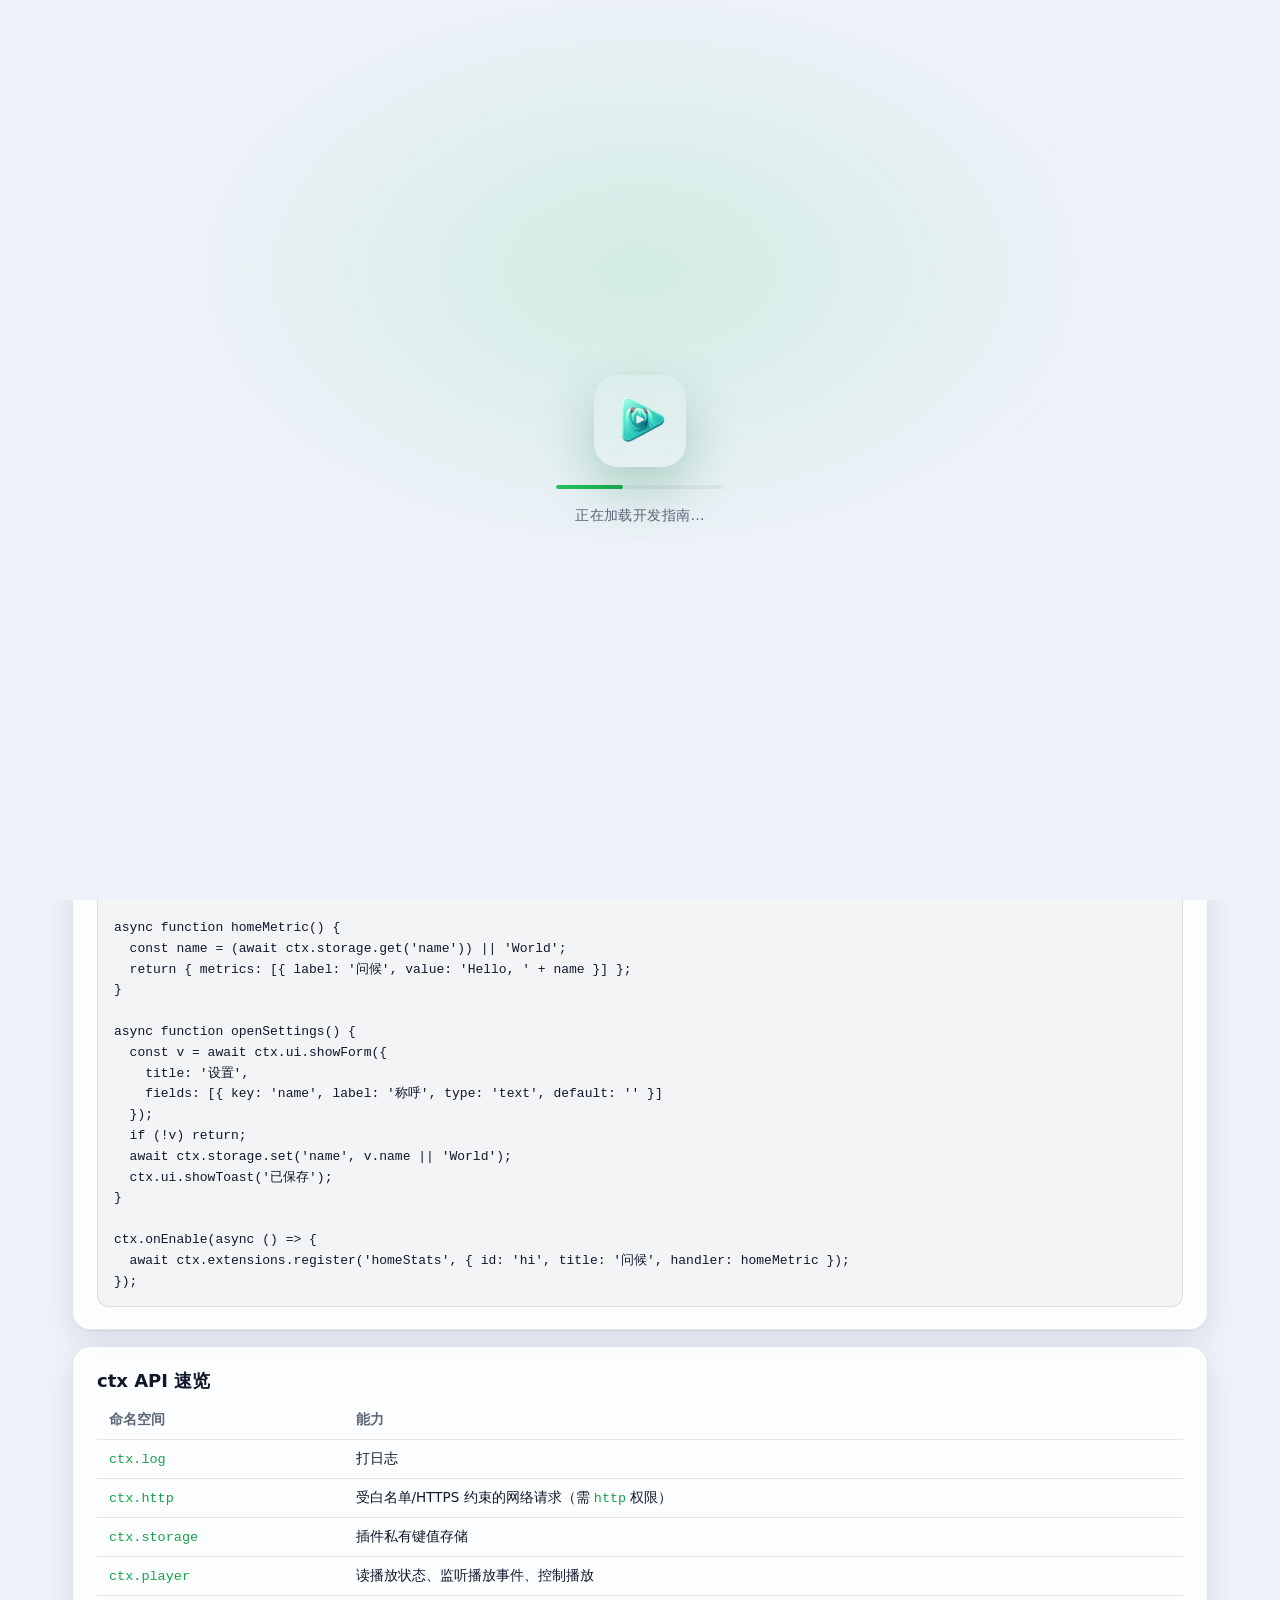
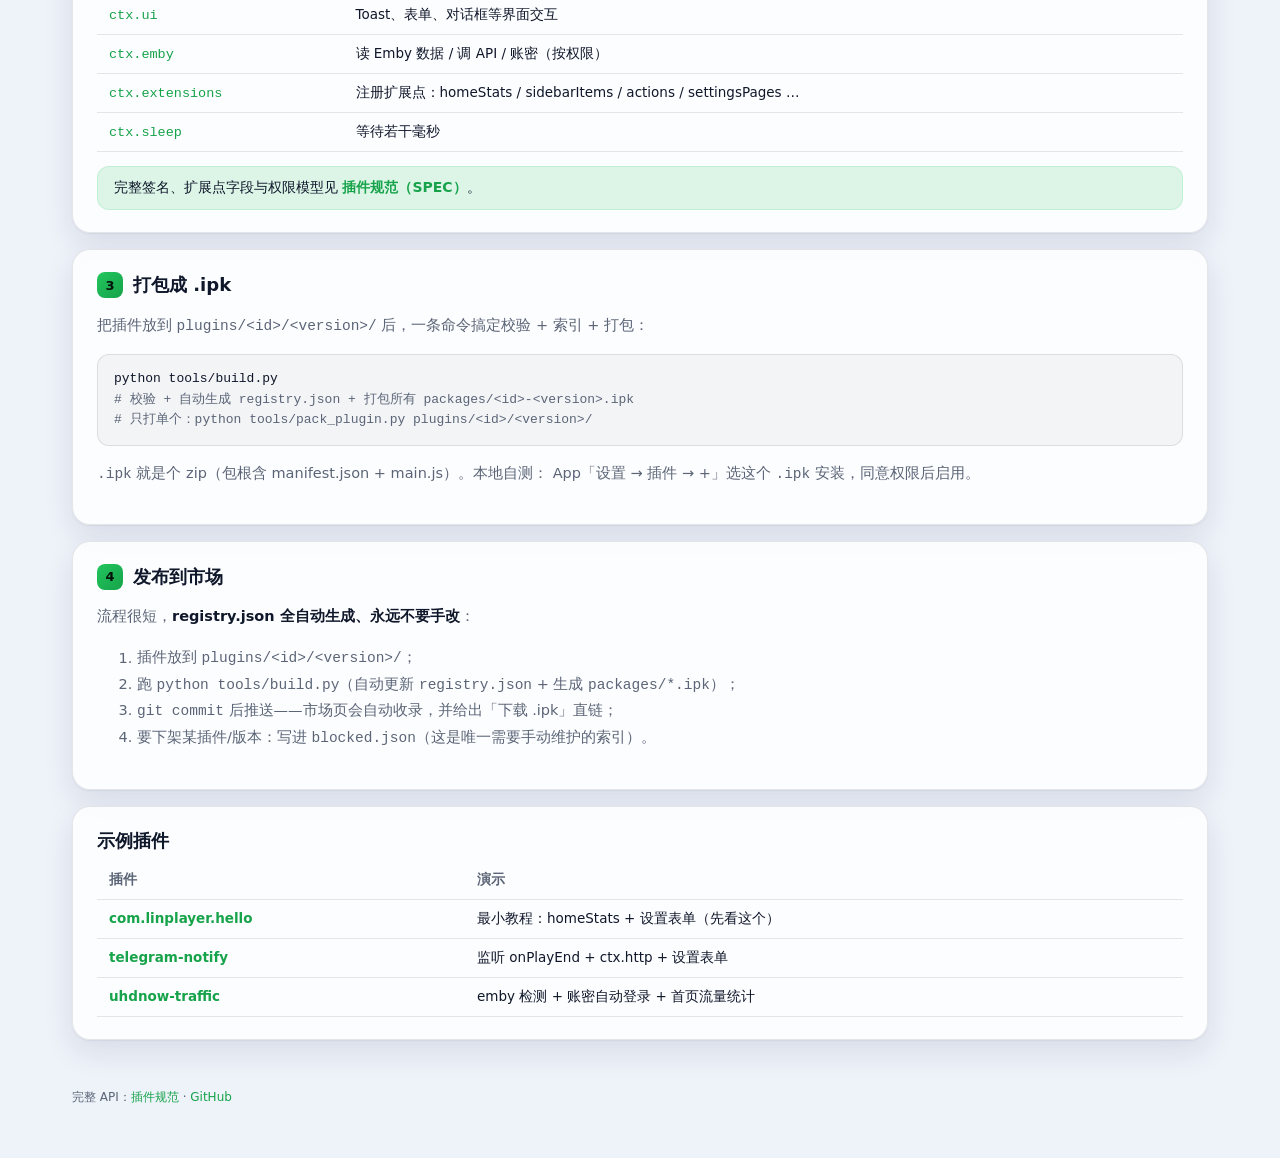
==== commit 74fc4353: "feat(web): 加载动画只在本会话首次显示,页面切换改为淡入 - HTML head 内联脚本:sessionStorage 标记 lp_seen;已看过则给 <html> 加 data-war" ====
--- a/guide.html
+++ b/guide.html
@@ -6,9 +6,14 @@
     <meta name="color-scheme" content="light dark" />
     <title>开发指南 · Linplayer 插件</title>
     <link rel="icon" type="image/png" href="assets/icons/app_icon_transparent.png" />
-    <link rel="stylesheet" href="assets/vendor/layui/css/layui.css" />
+    <script>
+      try {
+        if (sessionStorage.getItem("lp_seen")) document.documentElement.setAttribute("data-warm", "1");
+        else sessionStorage.setItem("lp_seen", "1");
+      } catch (e) {}
+    </script>
     <link rel="stylesheet" href="assets/vendor/animate/animate.min.css" />
-    <link rel="stylesheet" href="assets/ui.css" />
+    <link rel="stylesheet" href="assets/ui.css?v=4" />
   </head>
   <body>
     <div id="preloader">
@@ -173,6 +178,6 @@
       </main>
     </div>
 
-    <script type="module" src="assets/guide.js"></script>
+    <script type="module" src="assets/guide.js?v=4"></script>
   </body>
 </html>
--- a/assets/ui.css
+++ b/assets/ui.css
@@ -71,6 +71,8 @@
 
 a { color: inherit; text-decoration: none; }
 .is-hidden { display: none !important; }
+/* 本会话已看过加载动画 → 后续页面切换不再显示全屏 loader,只淡入 */
+[data-warm] #preloader { display: none !important; }
 
 /* ---------------- Preloader ---------------- */
 #preloader {
@@ -536,7 +538,141 @@
 }
 .callout a { color: var(--brand); font-weight: 700; }
 
+/* ---------------- 规范页:目录 + Markdown 排版 ---------------- */
+.docwrap {
+  display: grid;
+  grid-template-columns: 232px minmax(0, 1fr);
+  gap: 28px;
+  align-items: start;
+}
+
+.toc-wrap {
+  position: sticky;
+  top: 86px;
+  max-height: calc(100vh - 110px);
+  overflow: auto;
+  padding: 16px;
+  border: 1px solid var(--border);
+  border-radius: var(--radius);
+  background: var(--surface);
+  backdrop-filter: blur(10px);
+}
+.toc-title { font-size: 12px; font-weight: 700; letter-spacing: 0.6px; text-transform: uppercase; color: var(--muted); margin-bottom: 10px; }
+.toc { display: flex; flex-direction: column; gap: 2px; }
+.toc__link {
+  display: block;
+  padding: 6px 10px;
+  border-radius: 8px;
+  border-left: 2px solid transparent;
+  color: var(--muted);
+  font-size: 13px;
+  line-height: 1.4;
+  transition: color 0.18s, background 0.18s, border-color 0.18s;
+}
+.toc__link:hover { color: var(--text); background: var(--surface-soft); }
+.toc__link--l3 { padding-left: 22px; font-size: 12.5px; }
+.toc__link.is-active { color: var(--brand); border-left-color: var(--brand); background: var(--brand-soft); font-weight: 600; }
+
+.docmain {
+  min-width: 0;
+  padding: 26px 30px;
+  border: 1px solid var(--border);
+  border-radius: var(--radius);
+  background: var(--surface);
+  backdrop-filter: blur(10px);
+  box-shadow: var(--shadow);
+}
+.docstatus { color: var(--muted); font-size: 14px; padding: 8px 0; }
+
+/* 渲染后的 Markdown */
+.md { color: var(--text); line-height: 1.75; font-size: 15px; scroll-behavior: smooth; }
+.md > *:first-child { margin-top: 0; }
+.md h1 { font-size: 27px; font-weight: 800; margin: 0 0 8px; letter-spacing: 0.2px; }
+.md h2 {
+  font-size: 20px;
+  font-weight: 800;
+  margin: 38px 0 14px;
+  padding-top: 18px;
+  border-top: 1px solid var(--border);
+  scroll-margin-top: 84px;
+}
+.md h3 { font-size: 16px; font-weight: 700; margin: 26px 0 10px; scroll-margin-top: 84px; }
+.md h4 { font-size: 14px; font-weight: 700; margin: 20px 0 8px; color: var(--muted); scroll-margin-top: 84px; }
+.md h1:first-child + p { color: var(--muted); }
+.md p { margin: 12px 0; color: var(--text); }
+.md a { color: var(--brand); font-weight: 600; text-decoration: none; }
+.md a:hover { text-decoration: underline; }
+.md strong { color: var(--text); font-weight: 700; }
+.md ul, .md ol { margin: 12px 0; padding-left: 22px; }
+.md li { margin: 6px 0; }
+.md hr { border: none; border-top: 1px solid var(--border); margin: 30px 0; }
+.md blockquote {
+  margin: 16px 0;
+  padding: 10px 16px;
+  border-left: 3px solid var(--brand);
+  border-radius: 0 10px 10px 0;
+  background: var(--brand-soft);
+  color: var(--text);
+}
+.md blockquote p { margin: 4px 0; }
+.md :not(pre) > code {
+  font-family: ui-monospace, SFMono-Regular, Menlo, Consolas, monospace;
+  font-size: 0.88em;
+  padding: 0.14em 0.42em;
+  border-radius: 7px;
+  border: 1px solid var(--border);
+  background: var(--surface-soft);
+  color: var(--brand);
+}
+.md pre {
+  margin: 16px 0;
+  padding: 16px 18px;
+  border-radius: var(--radius-sm);
+  border: 1px solid var(--border);
+  background: var(--surface-soft);
+  overflow: auto;
+  line-height: 1.6;
+}
+.md pre code {
+  font-family: ui-monospace, SFMono-Regular, Menlo, Consolas, monospace;
+  font-size: 13px;
+  color: var(--text);
+  background: none;
+  border: none;
+  padding: 0;
+}
+.md table {
+  width: 100%;
+  border-collapse: collapse;
+  margin: 16px 0;
+  font-size: 14px;
+  border: 1px solid var(--border);
+  border-radius: var(--radius-sm);
+  overflow: hidden;
+}
+.md thead th { background: var(--surface-soft); }
+.md th, .md td { padding: 10px 14px; border-bottom: 1px solid var(--border); text-align: left; vertical-align: top; }
+.md th { color: var(--text); font-weight: 700; }
+.md tbody tr:last-child td { border-bottom: none; }
+.md tbody tr:hover { background: var(--surface-soft); }
+.md td code, .md th code { color: var(--brand); white-space: nowrap; }
+.hanchor {
+  margin-left: 8px;
+  color: var(--muted);
+  font-weight: 400;
+  opacity: 0;
+  text-decoration: none;
+  transition: opacity 0.18s;
+}
+.md h1:hover .hanchor, .md h2:hover .hanchor, .md h3:hover .hanchor, .md h4:hover .hanchor { opacity: 0.6; }
+
 /* ---------------- 响应式 ---------------- */
+@media (max-width: 860px) {
+  .docwrap { grid-template-columns: 1fr; }
+  .toc-wrap { display: none; }
+  .docmain { padding: 20px 18px; }
+}
+
 @media (max-width: 720px) {
   .topbar__inner { flex-direction: column; align-items: start; gap: 10px; }
   .cardgrid { grid-template-columns: 1fr; }
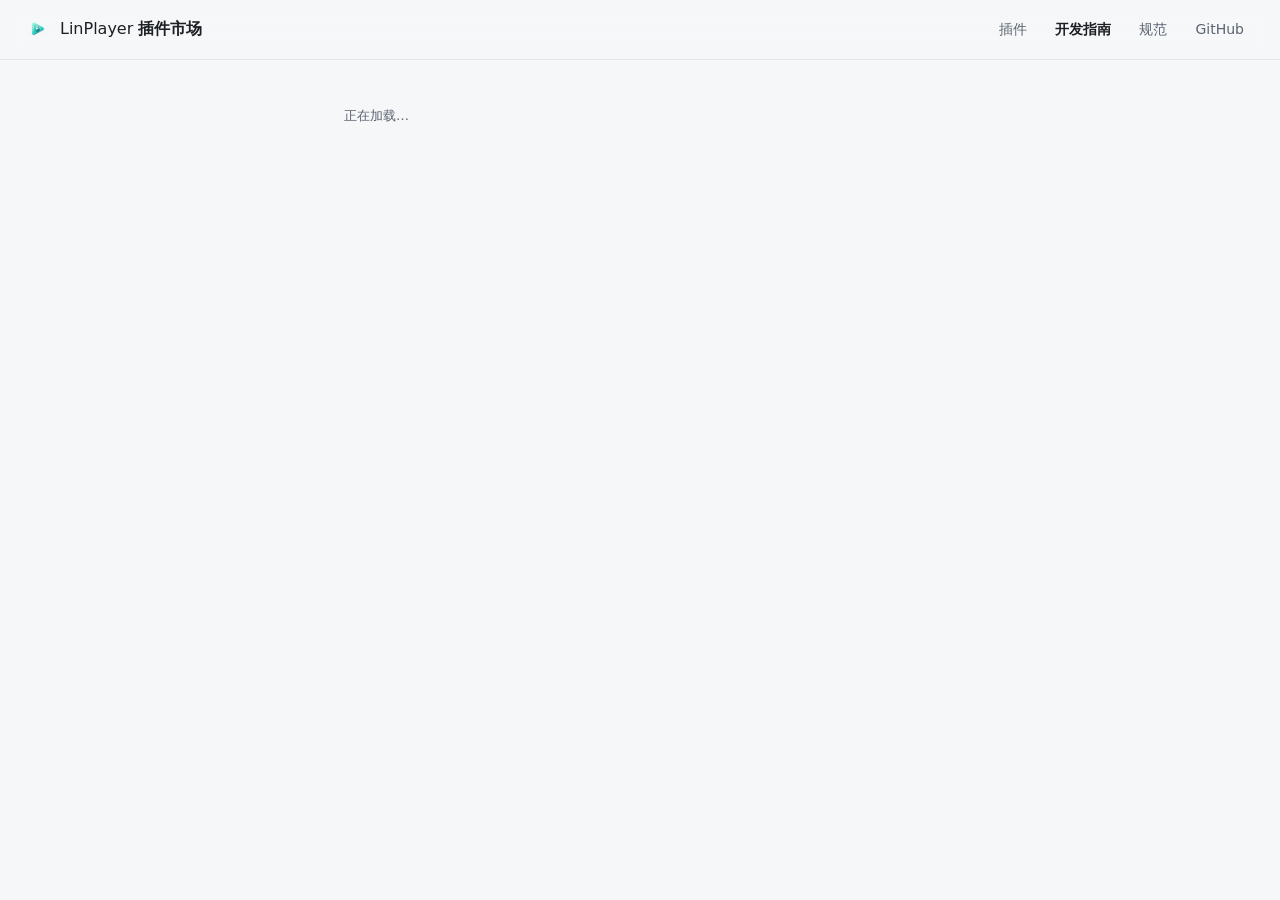
==== commit 236f777c: "feat!: 插件仓库整体重写为 v2；顺手挖出会让整个官方源静默消失的那 7 行 BREAKING CHANGE: apiVersion 1 的插件在新版 App 上装不上，不做兼容层。  ## 官" ====
--- a/guide.html
+++ b/guide.html
@@ -4,180 +4,31 @@
     <meta charset="utf-8" />
     <meta name="viewport" content="width=device-width, initial-scale=1" />
     <meta name="color-scheme" content="light dark" />
-    <title>开发指南 · Linplayer 插件</title>
+    <title>开发指南 · LinPlayer 插件</title>
+    <meta name="description" content="五分钟写出第一个 LinPlayer 插件。" />
     <link rel="icon" type="image/png" href="assets/icons/app_icon_transparent.png" />
-    <script>
-      try {
-        if (sessionStorage.getItem("lp_seen")) document.documentElement.setAttribute("data-warm", "1");
-        else sessionStorage.setItem("lp_seen", "1");
-      } catch (e) {}
-    </script>
-    <link rel="stylesheet" href="assets/vendor/animate/animate.min.css" />
-    <link rel="stylesheet" href="assets/ui.css?v=4" />
+    <link rel="stylesheet" href="assets/ui.css?v=5" />
   </head>
-  <body>
-    <div id="preloader">
-      <img
-        class="pl-logo animate__animated animate__pulse animate__infinite"
-        src="assets/icons/app_icon_transparent.png"
-        alt="Linplayer"
-      />
-      <div class="pl-bar"></div>
-      <div class="pl-text">正在加载开发指南…</div>
-    </div>
+  <body data-md="GUIDE.md">
+    <header class="top">
+      <a class="brand" href="index.html">
+        <img src="assets/icons/app_icon_transparent.png" alt="" />
+        <span>LinPlayer <b>插件市场</b></span>
+      </a>
+      <nav>
+        <a href="index.html">插件</a>
+        <a href="guide.html" class="on">开发指南</a>
+        <a href="spec.html">规范</a>
+        <a href="https://github.com/zzzwannasleep/LinplayerPluginsRepository" target="_blank" rel="noreferrer">GitHub</a>
+      </nav>
+    </header>
 
-    <div id="app" class="is-hidden">
-      <header class="topbar">
-        <div class="topbar__inner">
-          <div class="brand">
-            <img class="brand__logo" src="assets/icons/app_icon_transparent.png" alt="" />
-            <div>
-              <div class="brand__title">插件开发指南</div>
-              <div class="brand__sub">写两个文件，跑一条命令，发布到市场</div>
-            </div>
-          </div>
-          <nav class="nav">
-            <a href="index.html">插件市场</a>
-            <a href="guide.html" class="is-active">开发指南</a>
-            <a href="spec.html">插件规范</a>
-            <a
-              href="https://github.com/zzzwannasleep/LinplayerPluginsRepository"
-              target="_blank"
-              rel="noreferrer"
-              >GitHub</a
-            >
-          </nav>
-        </div>
-      </header>
+    <main class="wrap doc">
+      <nav id="toc" class="toc"></nav>
+      <article id="prose" class="prose"><p class="hint">正在加载…</p></article>
+    </main>
 
-      <main class="wrap">
-        <div class="doc">
-          <section class="gcard">
-            <h2>开始之前</h2>
-            <p>
-              一个插件就是跑在 App 内 <strong>QuickJS 沙箱</strong>里的一段 JavaScript，
-              通过受权限控制的全局对象 <code>ctx</code> 与宿主交互（读播放状态、发 HTTP、存数据、
-              挂 UI 扩展点等）。最少只需要两个文件：<strong>manifest.json</strong> +
-              <strong>main.js</strong>。完整 API 见 <a href="spec.html">插件规范</a>。
-            </p>
-            <div class="callout">
-              只想快速上手？直接抄
-              <a href="plugins/com.linplayer.hello/1.0.0/" target="_blank" rel="noreferrer"
-                >com.linplayer.hello</a
-              >
-              这个最小示例。
-            </div>
-          </section>
-
-          <section class="gcard">
-            <h2><span class="step">1</span> 写 manifest.json</h2>
-            <p>
-              声明插件身份、申请的<strong>权限</strong>和要挂载的<strong>扩展点</strong>。
-              目录名必须等于 <code>id</code>/<code>version</code>。市场展示用的
-              <code>tags</code>/<code>targets</code> 等也写在这里——manifest 是唯一元数据源。
-              字段定义见 <code>schemas/manifest.schema.json</code>。
-            </p>
-            <pre>{
-  "id": "com.example.hello",
-  "version": "1.0.0",
-  "name": "我的插件",
-  "description": "干什么用的",
-  "tags": ["demo"],
-  "targets": ["pc", "mobile", "tv"],
-  "permissions": ["ui", "storage", "extensions"],
-  "extends": {
-    "settingsPages": [{ "id": "settings", "title": "设置", "handler": "openSettings" }]
-  }
-}</pre>
-          </section>
-
-          <section class="gcard">
-            <h2><span class="step">2</span> 写 main.js</h2>
-            <p>
-              顶层代码加载即运行。用 <code>ctx.onEnable</code> 注册扩展点、监听播放事件、
-              读写存储。下面是一个在首页显示问候、并提供设置页改称呼的最小例子：
-            </p>
-            <pre>'use strict';
-
-async function homeMetric() {
-  const name = (await ctx.storage.get('name')) || 'World';
-  return { metrics: [{ label: '问候', value: 'Hello, ' + name }] };
-}
-
-async function openSettings() {
-  const v = await ctx.ui.showForm({
-    title: '设置',
-    fields: [{ key: 'name', label: '称呼', type: 'text', default: '' }]
-  });
-  if (!v) return;
-  await ctx.storage.set('name', v.name || 'World');
-  ctx.ui.showToast('已保存');
-}
-
-ctx.onEnable(async () => {
-  await ctx.extensions.register('homeStats', { id: 'hi', title: '问候', handler: homeMetric });
-});</pre>
-          </section>
-
-          <section class="gcard">
-            <h2>ctx API 速览</h2>
-            <table class="gtable">
-              <tr><th>命名空间</th><th>能力</th></tr>
-              <tr><td><code>ctx.log</code></td><td>打日志</td></tr>
-              <tr><td><code>ctx.http</code></td><td>受白名单/HTTPS 约束的网络请求（需 <code>http</code> 权限）</td></tr>
-              <tr><td><code>ctx.storage</code></td><td>插件私有键值存储</td></tr>
-              <tr><td><code>ctx.player</code></td><td>读播放状态、监听播放事件、控制播放</td></tr>
-              <tr><td><code>ctx.ui</code></td><td>Toast、表单、对话框等界面交互</td></tr>
-              <tr><td><code>ctx.emby</code></td><td>读 Emby 数据 / 调 API / 账密（按权限）</td></tr>
-              <tr><td><code>ctx.extensions</code></td><td>注册扩展点：homeStats / sidebarItems / actions / settingsPages …</td></tr>
-              <tr><td><code>ctx.sleep</code></td><td>等待若干毫秒</td></tr>
-            </table>
-            <div class="callout">完整签名、扩展点字段与权限模型见 <a href="spec.html">插件规范（SPEC）</a>。</div>
-          </section>
-
-          <section class="gcard">
-            <h2><span class="step">3</span> 打包成 .ipk</h2>
-            <p>把插件放到 <code>plugins/&lt;id&gt;/&lt;version&gt;/</code> 后，一条命令搞定校验 + 索引 + 打包：</p>
-            <pre>python tools/build.py
-<span class="c"># 校验 + 自动生成 registry.json + 打包所有 packages/&lt;id&gt;-&lt;version&gt;.ipk
-# 只打单个：python tools/pack_plugin.py plugins/&lt;id&gt;/&lt;version&gt;/</span></pre>
-            <p>
-              <code>.ipk</code> 就是个 zip（包根含 manifest.json + main.js）。本地自测：
-              App「设置 → 插件 → +」选这个 <code>.ipk</code> 安装，同意权限后启用。
-            </p>
-          </section>
-
-          <section class="gcard">
-            <h2><span class="step">4</span> 发布到市场</h2>
-            <p>流程很短，<strong>registry.json 全自动生成、永远不要手改</strong>：</p>
-            <ol>
-              <li>插件放到 <code>plugins/&lt;id&gt;/&lt;version&gt;/</code>；</li>
-              <li>跑 <code>python tools/build.py</code>（自动更新 <code>registry.json</code> + 生成 <code>packages/*.ipk</code>）；</li>
-              <li><code>git commit</code> 后推送——市场页会自动收录，并给出「下载 .ipk」直链；</li>
-              <li>要下架某插件/版本：写进 <code>blocked.json</code>（这是唯一需要手动维护的索引）。</li>
-            </ol>
-          </section>
-
-          <section class="gcard">
-            <h2>示例插件</h2>
-            <table class="gtable">
-              <tr><th>插件</th><th>演示</th></tr>
-              <tr><td><a href="plugins/com.linplayer.hello/1.0.0/" target="_blank" rel="noreferrer">com.linplayer.hello</a></td><td>最小教程：homeStats + 设置表单（先看这个）</td></tr>
-              <tr><td><a href="plugins/com.linplayer.telegram-notify/1.0.0/" target="_blank" rel="noreferrer">telegram-notify</a></td><td>监听 onPlayEnd + ctx.http + 设置表单</td></tr>
-              <tr><td><a href="plugins/com.linplayer.uhdnow-traffic/1.0.0/" target="_blank" rel="noreferrer">uhdnow-traffic</a></td><td>emby 检测 + 账密自动登录 + 首页流量统计</td></tr>
-            </table>
-          </section>
-
-          <div class="foot">
-            <p>
-              完整 API：<a href="spec.html" style="color: var(--brand)">插件规范</a> ·
-              <a href="https://github.com/zzzwannasleep/LinplayerPluginsRepository" target="_blank" rel="noreferrer" style="color: var(--brand)">GitHub</a>
-            </p>
-          </div>
-        </div>
-      </main>
-    </div>
-
-    <script type="module" src="assets/guide.js?v=4"></script>
+    <script src="assets/vendor/marked/marked.min.js"></script>
+    <script type="module" src="assets/spec.js?v=5"></script>
   </body>
 </html>
--- a/assets/ui.css
+++ b/assets/ui.css
@@ -1,689 +1,271 @@
 /* ============================================================
-   Linplayer 插件市场 —— 视觉层（叠加在 layui 之上）
-   跟随系统：浅色为默认，prefers-color-scheme: dark 覆写。
-   layui 仅用 element(Tab) + layer(弹窗)；卡片/按钮/徽章用自有类，便于双主题与动效。
+   LinPlayer 插件市场 —— 全部样式。零依赖。
+
+   上一版叠在 layui + animate.css 上（vendor 里躺着约 1MB），为了三个页签和一个
+   弹层。这一版全部手写：<dialog> 顶掉 layer，CSS Grid 顶掉栅格，
+   :root 变量顶掉主题。
+
+   深色不靠阴影靠**灰阶分层**（Raycast / 现代 Material 的做法）：
+   在暗背景上阴影几乎看不见，硬加只会糊成一团脏；真正区分层次的是背景亮度。
    ============================================================ */
 
 :root {
-  --animate-duration: 600ms;
-
-  --bg: #eef2f9;
-  --glow-1: rgba(34, 197, 94, 0.14);
-  --glow-2: rgba(59, 130, 246, 0.12);
-  --surface: rgba(255, 255, 255, 0.82);
-  --surface-solid: #ffffff;
-  --surface-soft: rgba(15, 23, 42, 0.035);
-  --elev: rgba(15, 23, 42, 0.05);
-  --border: rgba(15, 23, 42, 0.1);
-  --border-strong: rgba(15, 23, 42, 0.16);
-  --text: #0f172a;
-  --muted: #5b6577;
-  --brand: #16a34a;
-  --brand-ink: #04130a;
-  --brand-soft: rgba(34, 197, 94, 0.14);
-  --brand-grad: linear-gradient(135deg, #22c55e 0%, #16a34a 100%);
-  --accent: #2563eb;
-  --danger: #e11d48;
-  --shadow: 0 1px 2px rgba(20, 40, 80, 0.06), 0 12px 30px rgba(20, 40, 80, 0.1);
-  --shadow-hover: 0 2px 6px rgba(20, 40, 80, 0.12), 0 24px 52px rgba(22, 120, 70, 0.16);
-  --radius: 18px;
-  --radius-sm: 12px;
-  --font: "Segoe UI Variable Text", "Microsoft YaHei UI", "PingFang SC", "Noto Sans SC", system-ui, sans-serif;
-  --ease: cubic-bezier(0.22, 1, 0.36, 1);
+  --bg: #f6f7f9;
+  --bg-1: #ffffff;
+  --bg-2: #eef0f3;
+  --fg: #1c1f23;
+  --fg-2: #5b6470;
+  --line: #e2e5ea;
+  --brand: #2f6df6;
+  --brand-fg: #fff;
+  --warn: #b45309;
+  --warn-bg: #fff7ed;
+  --ok: #0e7a55;
+  --radius: 14px;
+  --w: 1160px;
 }
 
 @media (prefers-color-scheme: dark) {
   :root {
-    --bg: #090e1a;
-    --glow-1: rgba(34, 197, 94, 0.16);
-    --glow-2: rgba(56, 189, 248, 0.12);
-    --surface: rgba(19, 26, 43, 0.72);
-    --surface-solid: #121a2b;
-    --surface-soft: rgba(255, 255, 255, 0.04);
-    --elev: rgba(255, 255, 255, 0.06);
-    --border: rgba(255, 255, 255, 0.09);
-    --border-strong: rgba(255, 255, 255, 0.16);
-    --text: #e8eef9;
-    --muted: #93a1b8;
-    --brand: #34d399;
-    --brand-ink: #04130a;
-    --brand-soft: rgba(52, 211, 153, 0.15);
-    --accent: #60a5fa;
-    --danger: #fb7185;
-    --shadow: 0 1px 2px rgba(0, 0, 0, 0.3), 0 14px 34px rgba(0, 0, 0, 0.34);
-    --shadow-hover: 0 2px 6px rgba(0, 0, 0, 0.4), 0 26px 56px rgba(20, 80, 60, 0.34);
+    --bg: #101215;
+    --bg-1: #181b1f;
+    --bg-2: #21252a;
+    --fg: #e7e9ec;
+    --fg-2: #98a1ad;
+    --line: #2a2f36;
+    --brand: #6d9bff;
+    --brand-fg: #0d1117;
+    --warn: #f0b429;
+    --warn-bg: #2a2211;
+    --ok: #4ade80;
   }
 }
 
 * { box-sizing: border-box; }
+
+html { -webkit-text-size-adjust: 100%; }
 
 body {
   margin: 0;
-  font-family: var(--font);
-  color: var(--text);
   background: var(--bg);
-  background-image:
-    radial-gradient(1100px 620px at 10% -10%, var(--glow-1), transparent 60%),
-    radial-gradient(1000px 560px at 100% 0%, var(--glow-2), transparent 55%);
-  background-attachment: fixed;
-  -webkit-font-smoothing: antialiased;
-}
-
-a { color: inherit; text-decoration: none; }
-.is-hidden { display: none !important; }
-/* 本会话已看过加载动画 → 后续页面切换不再显示全屏 loader,只淡入 */
-[data-warm] #preloader { display: none !important; }
-
-/* ---------------- Preloader ---------------- */
-#preloader {
-  position: fixed;
-  inset: 0;
-  z-index: 9999;
-  display: flex;
-  flex-direction: column;
-  align-items: center;
-  justify-content: center;
-  gap: 18px;
-  background: var(--bg);
-  background-image:
-    radial-gradient(800px 500px at 50% 30%, var(--brand-soft), transparent 60%);
-}
-
-#preloader .pl-logo {
-  width: 92px;
-  height: 92px;
-  border-radius: 24px;
-  box-shadow: 0 20px 50px rgba(22, 120, 70, 0.28);
-}
-
-#preloader .pl-text {
-  color: var(--muted);
-  font-size: 14px;
-  letter-spacing: 0.4px;
-}
-
-#preloader .pl-bar {
-  width: 168px;
-  height: 4px;
-  border-radius: 4px;
-  background: var(--elev);
+  color: var(--fg);
+  font: 15px/1.65 system-ui, -apple-system, "Segoe UI", "Microsoft YaHei", "PingFang SC", sans-serif;
+}
+
+/* 数据到位前先不闪一屏空状态。没有加载动画 —— 一个静态 JSON，转圈比等待还久。 */
+body.loading .grid,
+body.loading .count { visibility: hidden; }
+
+a { color: inherit; }
+
+/* ── 顶栏 ─────────────────────────────────────────────────── */
+.top {
+  position: sticky; top: 0; z-index: 10;
+  display: flex; align-items: center; gap: 20px;
+  height: 60px; padding: 0 24px;
+  background: color-mix(in srgb, var(--bg) 88%, transparent);
+  backdrop-filter: blur(12px);
+  border-bottom: 1px solid var(--line);
+}
+.brand { display: flex; align-items: center; gap: 10px; text-decoration: none; font-size: 16px; }
+.brand img { width: 26px; height: 26px; }
+.brand b { font-weight: 700; }
+.top nav { margin-left: auto; display: flex; gap: 4px; }
+.top nav a {
+  padding: 7px 12px; border-radius: 8px; text-decoration: none;
+  color: var(--fg-2); font-size: 14px;
+}
+.top nav a:hover { background: var(--bg-2); color: var(--fg); }
+.top nav a.on { color: var(--fg); font-weight: 600; }
+
+/* ── 主体 ─────────────────────────────────────────────────── */
+.wrap { max-width: var(--w); margin: 0 auto; padding: 32px 24px 72px; }
+
+.hero h1 { font-size: 30px; margin: 0 0 6px; letter-spacing: -0.02em; }
+.hero p { margin: 0 0 24px; color: var(--fg-2); }
+
+.search {
+  width: 100%; height: 48px; padding: 0 16px;
+  font: inherit; color: inherit;
+  background: var(--bg-1); border: 1px solid var(--line); border-radius: 10px;
+}
+.search:focus { outline: 2px solid var(--brand); outline-offset: -1px; border-color: transparent; }
+
+.tabs { display: flex; flex-wrap: wrap; gap: 6px; margin: 18px 0 8px; }
+.tab {
+  display: inline-flex; align-items: center; gap: 6px;
+  padding: 7px 13px; border-radius: 999px; cursor: pointer;
+  font: inherit; font-size: 14px; color: var(--fg-2);
+  background: transparent; border: 1px solid var(--line);
+}
+.tab:hover:not(:disabled) { background: var(--bg-2); color: var(--fg); }
+.tab.on { background: var(--brand); border-color: var(--brand); color: var(--brand-fg); font-weight: 600; }
+.tab:disabled { opacity: .38; cursor: default; }
+.tab .n { font-style: normal; font-size: 12px; opacity: .7; }
+
+.count { color: var(--fg-2); font-size: 13px; margin: 14px 0 10px; }
+.count b { color: var(--fg); }
+
+.warn {
+  margin: 16px 0 0; padding: 12px 14px; border-radius: 10px;
+  background: var(--warn-bg); color: var(--warn);
+  border: 1px solid color-mix(in srgb, var(--warn) 30%, transparent);
+}
+
+/* ── 卡片网格 ──────────────────────────────────────────────
+   ★ minmax 的下限必须写死。不定宽下 auto-fill 只会出一列 —— 上一版就是
+     「每行一张卡、卡还巨大」的那个毛病。 */
+.grid {
+  display: grid;
+  grid-template-columns: repeat(auto-fill, minmax(300px, 1fr));
+  gap: 16px;
+}
+
+.card {
+  display: flex; flex-direction: column; gap: 10px;
+  padding: 18px; border-radius: var(--radius);
+  background: var(--bg-1); border: 1px solid var(--line);
+}
+.card:hover { border-color: color-mix(in srgb, var(--brand) 45%, var(--line)); }
+.card header { display: flex; align-items: center; gap: 12px; }
+.card .ic { width: 44px; height: 44px; border-radius: 10px; flex: none; object-fit: contain; }
+.card .ic.ph {
+  display: grid; place-items: center;
+  background: var(--bg-2); color: var(--fg-2); font-size: 20px; font-weight: 700;
+}
+.card .meta { min-width: 0; }
+.card h3 { margin: 0; font-size: 16px; line-height: 1.3; }
+.card .sub { margin: 2px 0 0; font-size: 12.5px; color: var(--fg-2); }
+.card .desc {
+  margin: 0; font-size: 14px; color: var(--fg-2); flex: 1;
+  display: -webkit-box; -webkit-line-clamp: 3; -webkit-box-orient: vertical; overflow: hidden;
+}
+.card footer { display: flex; gap: 8px; margin-top: 2px; }
+
+.pills { display: flex; flex-wrap: wrap; gap: 6px; }
+.pill {
+  padding: 2px 9px; border-radius: 999px; font-size: 12px;
+  background: var(--bg-2); color: var(--fg-2); border: 1px solid transparent;
+}
+.pill.warn { background: var(--warn-bg); color: var(--warn); border-color: color-mix(in srgb, var(--warn) 30%, transparent); }
+.pill.ok { color: var(--ok); }
+
+.btn {
+  display: inline-flex; align-items: center; justify-content: center;
+  padding: 8px 14px; border-radius: 9px; cursor: pointer; text-decoration: none;
+  font: inherit; font-size: 14px; color: inherit;
+  background: transparent; border: 1px solid var(--line);
+}
+.btn:hover { background: var(--bg-2); }
+.btn.primary { background: var(--brand); border-color: var(--brand); color: var(--brand-fg); font-weight: 600; }
+.btn.primary:hover { filter: brightness(1.08); }
+
+.empty { grid-column: 1 / -1; text-align: center; padding: 48px 0; color: var(--fg-2); }
+
+/* ── 详情弹窗（原生 <dialog>）──────────────────────────────── */
+.dlg {
+  width: min(640px, calc(100vw - 32px));
+  max-height: min(80vh, 820px);
+  padding: 0; border: 1px solid var(--line); border-radius: 16px;
+  background: var(--bg-1); color: var(--fg);
   overflow: hidden;
-  position: relative;
-}
-
-#preloader .pl-bar::before {
-  content: "";
-  position: absolute;
-  inset: 0;
-  width: 40%;
-  border-radius: 4px;
-  background: var(--brand-grad);
-  animation: plslide 1.1s var(--ease) infinite;
-}
-
-@keyframes plslide {
-  0% { left: -40%; }
-  100% { left: 100%; }
-}
-
-/* ---------------- Topbar ---------------- */
-.topbar {
-  position: sticky;
-  top: 0;
-  z-index: 30;
-  background: color-mix(in srgb, var(--bg) 74%, transparent);
-  backdrop-filter: saturate(160%) blur(16px);
-  -webkit-backdrop-filter: saturate(160%) blur(16px);
-  border-bottom: 1px solid var(--border);
-}
-
-.topbar__inner {
-  max-width: 1180px;
-  margin: 0 auto;
-  padding: 14px 22px;
-  display: flex;
-  align-items: center;
-  justify-content: space-between;
-  gap: 16px;
-}
-
-.brand { display: flex; align-items: center; gap: 12px; }
-
-.brand__logo {
-  width: 40px;
-  height: 40px;
-  border-radius: 11px;
-  box-shadow: 0 6px 18px rgba(22, 120, 70, 0.22);
-  transition: transform 0.4s var(--ease);
-}
-
-.brand:hover .brand__logo { transform: rotate(-6deg) scale(1.05); }
-
-.brand__title {
-  font-size: 18px;
-  font-weight: 800;
-  letter-spacing: 0.2px;
-  background: var(--brand-grad);
-  -webkit-background-clip: text;
-  background-clip: text;
-  color: transparent;
-}
-
-.brand__sub { margin-top: 1px; color: var(--muted); font-size: 12px; }
-
-.nav { display: flex; flex-wrap: wrap; gap: 6px; }
-
-.nav a {
-  display: inline-flex;
-  align-items: center;
-  min-height: 38px;
-  padding: 0 14px;
-  border-radius: 11px;
-  border: 1px solid transparent;
-  color: var(--muted);
-  font-weight: 600;
-  font-size: 14px;
-  transition: color 0.2s, background 0.2s, border-color 0.2s, transform 0.2s var(--ease);
-}
-
-.nav a:hover { color: var(--text); background: var(--elev); border-color: var(--border); transform: translateY(-1px); }
-.nav a.is-active { color: var(--brand); background: var(--brand-soft); }
-
-/* ---------------- Layout ---------------- */
-.wrap { max-width: 1180px; margin: 0 auto; padding: 26px 22px 60px; }
-
-.toolbar {
-  display: flex;
-  align-items: center;
-  gap: 14px;
-  flex-wrap: wrap;
-  margin-bottom: 18px;
-}
-
-.search {
-  flex: 1;
-  min-width: 240px;
-  position: relative;
-}
-
-.search input {
-  width: 100%;
-  min-height: 48px;
-  padding: 0 16px 0 44px;
-  border-radius: 14px;
-  border: 1px solid var(--border);
-  background: var(--surface);
-  color: var(--text);
-  font: inherit;
-  outline: none;
-  backdrop-filter: blur(10px);
-  transition: border-color 0.2s, box-shadow 0.25s, background 0.2s;
-}
-
-.search input::placeholder { color: var(--muted); }
-.search input:focus { border-color: var(--brand); box-shadow: 0 0 0 4px var(--brand-soft); }
-
-.search .ico {
-  position: absolute;
-  left: 15px;
-  top: 50%;
-  transform: translateY(-50%);
-  color: var(--muted);
-  font-size: 16px;
-}
-
-.count { color: var(--muted); font-size: 13px; white-space: nowrap; }
-.count b { color: var(--text); font-weight: 800; }
-
-.warn {
-  width: 100%;
-  margin-bottom: 16px;
-  padding: 12px 14px;
-  border-radius: var(--radius-sm);
-  border: 1px solid rgba(225, 29, 72, 0.4);
-  background: rgba(225, 29, 72, 0.08);
-  color: var(--danger);
-  font-size: 13px;
-}
-
-/* ---------------- layui Tab 覆写 ---------------- */
-.layui-tab { margin: 6px 0 0; }
-.layui-tab-title { border-bottom: 1px solid var(--border); }
-.layui-tab-title li {
-  color: var(--muted);
-  font-size: 15px;
-  font-weight: 600;
-  transition: color 0.2s;
-}
-.layui-tab-title li:hover { color: var(--text); }
-.layui-tab-title .layui-this { color: var(--brand); }
-.layui-tab-brief > .layui-tab-title .layui-this:after {
-  border: none;
-  border-radius: 3px 3px 0 0;
-  height: 3px;
-  background: var(--brand-grad);
-}
-.layui-tab-content { padding: 22px 0 0; }
-
-/* ---------------- 卡片网格 ---------------- */
-.cardgrid {
-  display: grid;
-  grid-template-columns: repeat(auto-fill, minmax(290px, 1fr));
-  gap: 18px;
-}
-
-.pcard {
-  position: relative;
-  padding: 20px;
-  border: 1px solid var(--border);
-  border-radius: var(--radius);
-  background: var(--surface);
-  backdrop-filter: blur(10px);
-  -webkit-backdrop-filter: blur(10px);
-  box-shadow: var(--shadow);
-  display: flex;
-  flex-direction: column;
-  gap: 13px;
-  cursor: pointer;
-  overflow: hidden;
-  transition: transform 0.4s var(--ease), box-shadow 0.4s var(--ease), border-color 0.3s;
-}
-
-.pcard::before {
-  content: "";
-  position: absolute;
-  inset: 0;
-  border-radius: inherit;
-  padding: 1px;
-  background: linear-gradient(135deg, var(--brand), transparent 42%);
-  -webkit-mask: linear-gradient(#000 0 0) content-box, linear-gradient(#000 0 0);
-  -webkit-mask-composite: xor;
-  mask-composite: exclude;
-  opacity: 0;
-  transition: opacity 0.4s var(--ease);
-  pointer-events: none;
-}
-
-.pcard:hover { transform: translateY(-6px); box-shadow: var(--shadow-hover); border-color: transparent; }
-.pcard:hover::before { opacity: 1; }
-
-.pcard__top { display: flex; align-items: start; gap: 13px; }
-
-.pcard__icon {
-  width: 54px;
-  height: 54px;
-  border-radius: 15px;
-  border: 1px solid var(--border);
-  background: var(--surface-soft);
-  display: flex;
-  align-items: center;
-  justify-content: center;
-  overflow: hidden;
-  flex: 0 0 auto;
-  transition: transform 0.4s var(--ease);
-}
-
-.pcard:hover .pcard__icon { transform: scale(1.06); }
-.pcard__icon img { width: 100%; height: 100%; object-fit: cover; display: block; }
-.pcard__icon .letter { font-size: 22px; font-weight: 800; color: var(--brand); }
-
-.pcard__id-row { min-width: 0; flex: 1; }
-.pcard__title-row { display: flex; align-items: baseline; justify-content: space-between; gap: 10px; }
-.pcard__title { font-size: 18px; font-weight: 800; line-height: 1.2; }
-.pcard__ver {
-  color: var(--muted);
-  font-size: 11px;
-  white-space: nowrap;
-  padding: 3px 9px;
-  border-radius: 999px;
-  background: var(--surface-soft);
-  border: 1px solid var(--border);
-}
-.pcard__id {
-  margin-top: 5px;
-  color: var(--muted);
-  font-size: 12px;
-  font-family: ui-monospace, SFMono-Regular, Menlo, Consolas, monospace;
-  overflow: hidden;
-  text-overflow: ellipsis;
-  white-space: nowrap;
-}
-
-.pills { display: flex; flex-wrap: wrap; gap: 7px; }
-
-.pill {
-  display: inline-flex;
-  align-items: center;
-  min-height: 25px;
-  padding: 0 10px;
-  border-radius: 999px;
-  border: 1px solid var(--border);
-  color: var(--muted);
-  font-size: 12px;
-  background: var(--surface-soft);
-}
-.pill--brand { color: #fff; background: var(--brand-grad); border-color: transparent; font-weight: 600; }
-.pill--danger { color: var(--danger); border-color: rgba(225, 29, 72, 0.4); background: rgba(225, 29, 72, 0.1); }
-
-.pcard__desc {
-  color: var(--muted);
-  line-height: 1.65;
-  font-size: 14px;
-  display: -webkit-box;
-  -webkit-line-clamp: 2;
-  -webkit-box-orient: vertical;
-  overflow: hidden;
-}
-
-.pcard__meta { display: flex; flex-wrap: wrap; gap: 7px; }
-.pcard__actions { display: flex; gap: 10px; margin-top: auto; padding-top: 4px; }
-
-/* ---------------- 按钮 ---------------- */
-.btn {
-  position: relative;
-  display: inline-flex;
-  align-items: center;
-  justify-content: center;
-  min-height: 42px;
-  padding: 0 17px;
-  border-radius: var(--radius-sm);
-  border: 1px solid var(--border);
-  background: var(--elev);
-  color: var(--text);
-  font: inherit;
-  font-weight: 600;
-  cursor: pointer;
-  overflow: hidden;
-  transition: transform 0.2s var(--ease), border-color 0.2s, background 0.2s, box-shadow 0.3s;
-}
-.btn:hover { border-color: var(--border-strong); transform: translateY(-2px); }
-.btn:active { transform: translateY(0) scale(0.98); }
-
-.btn--primary {
-  background: var(--brand-grad);
-  border-color: transparent;
-  color: var(--brand-ink);
-  box-shadow: 0 8px 22px rgba(22, 160, 90, 0.32);
-}
-.btn--primary:hover { box-shadow: 0 12px 30px rgba(22, 160, 90, 0.44); }
-.btn--primary::after {
-  content: "";
-  position: absolute;
-  top: 0;
-  left: -120%;
-  width: 60%;
-  height: 100%;
-  background: linear-gradient(100deg, transparent, rgba(255, 255, 255, 0.5), transparent);
-  transform: skewX(-18deg);
-  transition: left 0.6s var(--ease);
-}
-.btn--primary:hover::after { left: 130%; }
-
-.btn.is-disabled {
-  opacity: 0.5;
-  cursor: not-allowed;
-  pointer-events: none;
-  box-shadow: none;
-}
-
-/* ---------------- 空状态 ---------------- */
-.empty {
-  grid-column: 1 / -1;
-  padding: 48px 28px;
-  text-align: center;
-  border: 1px dashed var(--border-strong);
-  border-radius: var(--radius);
-  background: var(--surface);
-}
-.empty__eyebrow { color: var(--brand); font-size: 12px; font-weight: 700; letter-spacing: 1px; text-transform: uppercase; }
-.empty__title { margin: 12px 0 0; font-size: 20px; }
-.empty__desc { margin: 10px auto 0; max-width: 460px; color: var(--muted); line-height: 1.65; }
-
-/* ---------------- 详情弹窗（layer type:1 内容） ---------------- */
-.detail { padding: 4px 2px 2px; }
-.detail__sub {
-  color: var(--muted);
-  font-size: 12.5px;
-  font-family: ui-monospace, SFMono-Regular, Menlo, Consolas, monospace;
-  margin-bottom: 12px;
-  word-break: break-all;
-}
-.detail__pills { margin-bottom: 12px; }
-.detail__desc { color: var(--text); line-height: 1.7; margin: 0 0 16px; }
-.detail__h { margin: 16px 0 8px; font-size: 11px; font-weight: 700; letter-spacing: 0.6px; text-transform: uppercase; color: var(--muted); }
-
-.vtable { width: 100%; border-collapse: collapse; font-size: 13px; }
-.vtable th, .vtable td { padding: 11px 12px; border-bottom: 1px solid var(--border); text-align: left; white-space: nowrap; }
-.vtable th { color: var(--muted); font-weight: 600; background: var(--surface-soft); }
-.vtable tr:last-child td { border-bottom: none; }
-.vtable tbody tr:hover { background: var(--surface-soft); }
-.vt-actions { display: flex; gap: 8px; align-items: center; }
-.vt-actions .btn { min-height: 32px; padding: 0 11px; font-size: 12px; }
-.vt-actions .link { color: var(--muted); cursor: pointer; transition: color 0.2s; }
-.vt-actions .link:hover { color: var(--brand); }
-
-.detail__blocked {
-  margin-top: 14px;
-  padding: 12px 14px;
-  border-radius: var(--radius-sm);
-  border: 1px solid rgba(225, 29, 72, 0.4);
-  background: rgba(225, 29, 72, 0.08);
-  color: var(--danger);
-  font-size: 13px;
-}
-
-/* ---------------- 页脚 ---------------- */
-.foot { margin-top: 22px; color: var(--muted); font-size: 12px; }
-.foot details { padding: 14px 16px; border: 1px solid var(--border); border-radius: var(--radius-sm); background: var(--surface); }
-.foot summary { cursor: pointer; color: var(--text); font-weight: 600; }
-.foot p { line-height: 1.65; margin: 10px 0 0; }
-
-/* ---------------- layui layer 双主题覆写 ---------------- */
-.layui-layer { border-radius: var(--radius) !important; box-shadow: 0 30px 80px rgba(0, 0, 0, 0.4) !important; max-width: 92vw !important; }
-.layui-layer-page .layui-layer-content { background: var(--surface-solid); }
-.layui-layer-title {
-  background: var(--surface-solid) !important;
-  color: var(--text) !important;
-  border-bottom: 1px solid var(--border) !important;
-  font-weight: 700 !important;
-}
-.layui-layer-setwin span { background-position-y: -40px; }
-.layui-layer-shade { background-color: rgba(5, 8, 18, 0.55) !important; }
-
-/* ---------------- 指南页排版 ---------------- */
-.doc { display: grid; gap: 16px; }
-.gcard {
-  border: 1px solid var(--border);
-  border-radius: var(--radius);
-  background: var(--surface);
-  backdrop-filter: blur(10px);
-  box-shadow: var(--shadow);
-  padding: 22px 24px;
-}
-.gcard h2 { margin: 0 0 4px; font-size: 18px; display: flex; align-items: center; gap: 10px; }
-.gcard h2 .step {
-  display: inline-flex; align-items: center; justify-content: center;
-  width: 26px; height: 26px; border-radius: 8px;
-  background: var(--brand-grad); color: var(--brand-ink);
-  font-size: 13px; font-weight: 800;
-}
-.gcard p, .gcard li { color: var(--muted); line-height: 1.75; font-size: 14.5px; }
-.gcard strong { color: var(--text); }
-.gcard a { color: var(--brand); font-weight: 600; }
-.gcard pre {
-  margin: 12px 0 0;
-  padding: 14px 16px;
-  border-radius: var(--radius-sm);
-  border: 1px solid var(--border);
-  background: var(--surface-soft);
-  overflow: auto;
-  font-family: ui-monospace, SFMono-Regular, Menlo, Consolas, monospace;
-  font-size: 13px;
-  line-height: 1.6;
-  color: var(--text);
-}
-.gcard pre .c { color: var(--muted); }
-.gtable { width: 100%; border-collapse: collapse; font-size: 13.5px; margin-top: 8px; }
-.gtable th, .gtable td { padding: 10px 12px; border-bottom: 1px solid var(--border); text-align: left; vertical-align: top; }
-.gtable th { color: var(--muted); font-weight: 600; }
-.gtable code { color: var(--brand); font-family: ui-monospace, Consolas, monospace; }
-.callout {
-  margin-top: 14px;
-  padding: 12px 16px;
-  border-radius: var(--radius-sm);
-  border: 1px solid var(--brand-soft);
-  background: var(--brand-soft);
-  color: var(--text);
-  font-size: 14px;
-}
-.callout a { color: var(--brand); font-weight: 700; }
-
-/* ---------------- 规范页:目录 + Markdown 排版 ---------------- */
-.docwrap {
-  display: grid;
-  grid-template-columns: 232px minmax(0, 1fr);
-  gap: 28px;
-  align-items: start;
-}
-
-.toc-wrap {
-  position: sticky;
-  top: 86px;
-  max-height: calc(100vh - 110px);
-  overflow: auto;
-  padding: 16px;
-  border: 1px solid var(--border);
-  border-radius: var(--radius);
-  background: var(--surface);
-  backdrop-filter: blur(10px);
-}
-.toc-title { font-size: 12px; font-weight: 700; letter-spacing: 0.6px; text-transform: uppercase; color: var(--muted); margin-bottom: 10px; }
-.toc { display: flex; flex-direction: column; gap: 2px; }
-.toc__link {
-  display: block;
-  padding: 6px 10px;
-  border-radius: 8px;
-  border-left: 2px solid transparent;
-  color: var(--muted);
-  font-size: 13px;
-  line-height: 1.4;
-  transition: color 0.18s, background 0.18s, border-color 0.18s;
-}
-.toc__link:hover { color: var(--text); background: var(--surface-soft); }
-.toc__link--l3 { padding-left: 22px; font-size: 12.5px; }
-.toc__link.is-active { color: var(--brand); border-left-color: var(--brand); background: var(--brand-soft); font-weight: 600; }
-
-.docmain {
-  min-width: 0;
-  padding: 26px 30px;
-  border: 1px solid var(--border);
-  border-radius: var(--radius);
-  background: var(--surface);
-  backdrop-filter: blur(10px);
-  box-shadow: var(--shadow);
-}
-.docstatus { color: var(--muted); font-size: 14px; padding: 8px 0; }
-
-/* 渲染后的 Markdown */
-.md { color: var(--text); line-height: 1.75; font-size: 15px; scroll-behavior: smooth; }
-.md > *:first-child { margin-top: 0; }
-.md h1 { font-size: 27px; font-weight: 800; margin: 0 0 8px; letter-spacing: 0.2px; }
-.md h2 {
-  font-size: 20px;
-  font-weight: 800;
-  margin: 38px 0 14px;
-  padding-top: 18px;
-  border-top: 1px solid var(--border);
-  scroll-margin-top: 84px;
-}
-.md h3 { font-size: 16px; font-weight: 700; margin: 26px 0 10px; scroll-margin-top: 84px; }
-.md h4 { font-size: 14px; font-weight: 700; margin: 20px 0 8px; color: var(--muted); scroll-margin-top: 84px; }
-.md h1:first-child + p { color: var(--muted); }
-.md p { margin: 12px 0; color: var(--text); }
-.md a { color: var(--brand); font-weight: 600; text-decoration: none; }
-.md a:hover { text-decoration: underline; }
-.md strong { color: var(--text); font-weight: 700; }
-.md ul, .md ol { margin: 12px 0; padding-left: 22px; }
-.md li { margin: 6px 0; }
-.md hr { border: none; border-top: 1px solid var(--border); margin: 30px 0; }
-.md blockquote {
-  margin: 16px 0;
-  padding: 10px 16px;
-  border-left: 3px solid var(--brand);
-  border-radius: 0 10px 10px 0;
-  background: var(--brand-soft);
-  color: var(--text);
-}
-.md blockquote p { margin: 4px 0; }
-.md :not(pre) > code {
-  font-family: ui-monospace, SFMono-Regular, Menlo, Consolas, monospace;
-  font-size: 0.88em;
-  padding: 0.14em 0.42em;
-  border-radius: 7px;
-  border: 1px solid var(--border);
-  background: var(--surface-soft);
-  color: var(--brand);
-}
-.md pre {
-  margin: 16px 0;
-  padding: 16px 18px;
-  border-radius: var(--radius-sm);
-  border: 1px solid var(--border);
-  background: var(--surface-soft);
-  overflow: auto;
-  line-height: 1.6;
-}
-.md pre code {
-  font-family: ui-monospace, SFMono-Regular, Menlo, Consolas, monospace;
-  font-size: 13px;
-  color: var(--text);
-  background: none;
-  border: none;
-  padding: 0;
-}
-.md table {
-  width: 100%;
-  border-collapse: collapse;
-  margin: 16px 0;
-  font-size: 14px;
-  border: 1px solid var(--border);
-  border-radius: var(--radius-sm);
-  overflow: hidden;
-}
-.md thead th { background: var(--surface-soft); }
-.md th, .md td { padding: 10px 14px; border-bottom: 1px solid var(--border); text-align: left; vertical-align: top; }
-.md th { color: var(--text); font-weight: 700; }
-.md tbody tr:last-child td { border-bottom: none; }
-.md tbody tr:hover { background: var(--surface-soft); }
-.md td code, .md th code { color: var(--brand); white-space: nowrap; }
-.hanchor {
-  margin-left: 8px;
-  color: var(--muted);
-  font-weight: 400;
-  opacity: 0;
-  text-decoration: none;
-  transition: opacity 0.18s;
-}
-.md h1:hover .hanchor, .md h2:hover .hanchor, .md h3:hover .hanchor, .md h4:hover .hanchor { opacity: 0.6; }
-
-/* ---------------- 响应式 ---------------- */
+}
+.dlg::backdrop { background: rgba(0, 0, 0, .45); backdrop-filter: blur(2px); }
+.dlg-hd {
+  display: flex; align-items: center; gap: 12px;
+  padding: 18px 20px; border-bottom: 1px solid var(--line);
+}
+.dlg-hd h3 { margin: 0; font-size: 18px; }
+.dlg-hd .x {
+  margin-left: auto; width: 30px; height: 30px; border-radius: 8px; cursor: pointer;
+  font-size: 20px; line-height: 1; color: var(--fg-2);
+  background: transparent; border: 0;
+}
+.dlg-hd .x:hover { background: var(--bg-2); color: var(--fg); }
+.dlg-bd { padding: 20px; overflow: auto; max-height: calc(80vh - 66px); }
+.dlg-bd h4 { margin: 22px 0 8px; font-size: 14px; }
+.dlg-bd h4:first-of-type { margin-top: 16px; }
+.dlg-bd p { margin: 0 0 10px; }
+.dlg-bd .sub { color: var(--fg-2); font-size: 13px; }
+.hint { color: var(--fg-2); font-size: 13px; }
+.mono { font-family: ui-monospace, SFMono-Regular, Menlo, Consolas, monospace; }
+
+.perms { list-style: none; margin: 0; padding: 0; display: grid; gap: 8px; }
+.perms li {
+  padding: 10px 12px; border-radius: 10px;
+  background: var(--bg-2); border-left: 3px solid var(--line);
+}
+.perms li.danger { border-left-color: var(--warn); }
+.perms li b { display: block; font-size: 14px; }
+.perms li span { font-size: 13px; color: var(--fg-2); }
+
+.vt { width: 100%; border-collapse: collapse; font-size: 14px; }
+.vt th { text-align: left; width: 96px; padding: 6px 0; color: var(--fg-2); font-weight: 500; }
+.vt td { padding: 6px 0; }
+.vt .sha { font-size: 11.5px; word-break: break-all; color: var(--fg-2); }
+
+.log {
+  margin: 0; padding: 12px; border-radius: 10px; background: var(--bg-2);
+  font-size: 13px; white-space: pre-wrap; overflow-x: auto;
+}
+.how { margin: 0 0 14px; padding-left: 20px; font-size: 14px; color: var(--fg-2); }
+.acts { display: flex; flex-wrap: wrap; gap: 8px; }
+
+/* ── 页脚 ─────────────────────────────────────────────────── */
+.foot { margin-top: 56px; padding-top: 24px; border-top: 1px solid var(--line); color: var(--fg-2); font-size: 13.5px; }
+.foot h4 { margin: 18px 0 6px; color: var(--fg); font-size: 14px; }
+.foot h4:first-child { margin-top: 0; }
+.foot p { margin: 0; }
+
+/* ── 文档页（guide / spec 共用）────────────────────────────── */
+.doc { display: grid; grid-template-columns: 220px minmax(0, 1fr); gap: 40px; align-items: start; }
+.toc { position: sticky; top: 84px; font-size: 13.5px; }
+.toc a {
+  display: block; padding: 5px 10px; border-radius: 7px;
+  text-decoration: none; color: var(--fg-2); border-left: 2px solid transparent;
+}
+.toc a:hover { background: var(--bg-2); color: var(--fg); }
+.toc a.on { color: var(--brand); border-left-color: var(--brand); font-weight: 600; }
+.toc a.lv3 { padding-left: 22px; font-size: 13px; }
+
+.prose { min-width: 0; }
+.prose h2 { margin: 40px 0 12px; font-size: 22px; scroll-margin-top: 80px; }
+.prose h2:first-child { margin-top: 0; }
+.prose h3 { margin: 26px 0 8px; font-size: 17px; scroll-margin-top: 80px; }
+.prose p, .prose li { color: var(--fg-2); }
+.prose strong { color: var(--fg); }
+.prose code {
+  padding: 1px 5px; border-radius: 5px; background: var(--bg-2); color: var(--fg);
+  font-family: ui-monospace, SFMono-Regular, Menlo, Consolas, monospace; font-size: 13px;
+}
+.prose pre {
+  padding: 14px 16px; border-radius: 10px; overflow-x: auto;
+  background: var(--bg-1); border: 1px solid var(--line);
+}
+.prose pre code { padding: 0; background: none; font-size: 13px; line-height: 1.6; }
+.prose table { width: 100%; border-collapse: collapse; font-size: 14px; margin: 12px 0; display: block; overflow-x: auto; }
+.prose th, .prose td { padding: 8px 12px; border-bottom: 1px solid var(--line); text-align: left; }
+.prose th { color: var(--fg); font-weight: 600; }
+.prose blockquote {
+  margin: 14px 0; padding: 10px 16px; border-left: 3px solid var(--brand);
+  background: var(--bg-1); border-radius: 0 8px 8px 0;
+}
+.prose blockquote p { margin: 0; }
+
+/* ── 窄屏 ─────────────────────────────────────────────────── */
 @media (max-width: 860px) {
-  .docwrap { grid-template-columns: 1fr; }
-  .toc-wrap { display: none; }
-  .docmain { padding: 20px 18px; }
-}
-
-@media (max-width: 720px) {
-  .topbar__inner { flex-direction: column; align-items: start; gap: 10px; }
-  .cardgrid { grid-template-columns: 1fr; }
-  .pcard__actions { flex-direction: column; }
-}
-
-/* ---------------- 无障碍 ---------------- */
-@media (prefers-reduced-motion: reduce) {
-  *, *::before, *::after {
-    animation-duration: 0.001ms !important;
-    animation-delay: 0ms !important;
-    transition-duration: 0.001ms !important;
-  }
-}
+  .doc { grid-template-columns: 1fr; gap: 20px; }
+  .toc { position: static; display: flex; flex-wrap: wrap; gap: 4px; }
+  .toc a { border-left: 0; }
+  .toc a.lv3 { display: none; }
+}
+
+@media (max-width: 620px) {
+  .top { padding: 0 14px; gap: 10px; }
+  .top nav a { padding: 6px 8px; }
+  .brand span { display: none; }
+  .wrap { padding: 22px 14px 56px; }
+  .hero h1 { font-size: 24px; }
+  .grid { grid-template-columns: 1fr; }
+  .card footer .btn { flex: 1; }
+}
